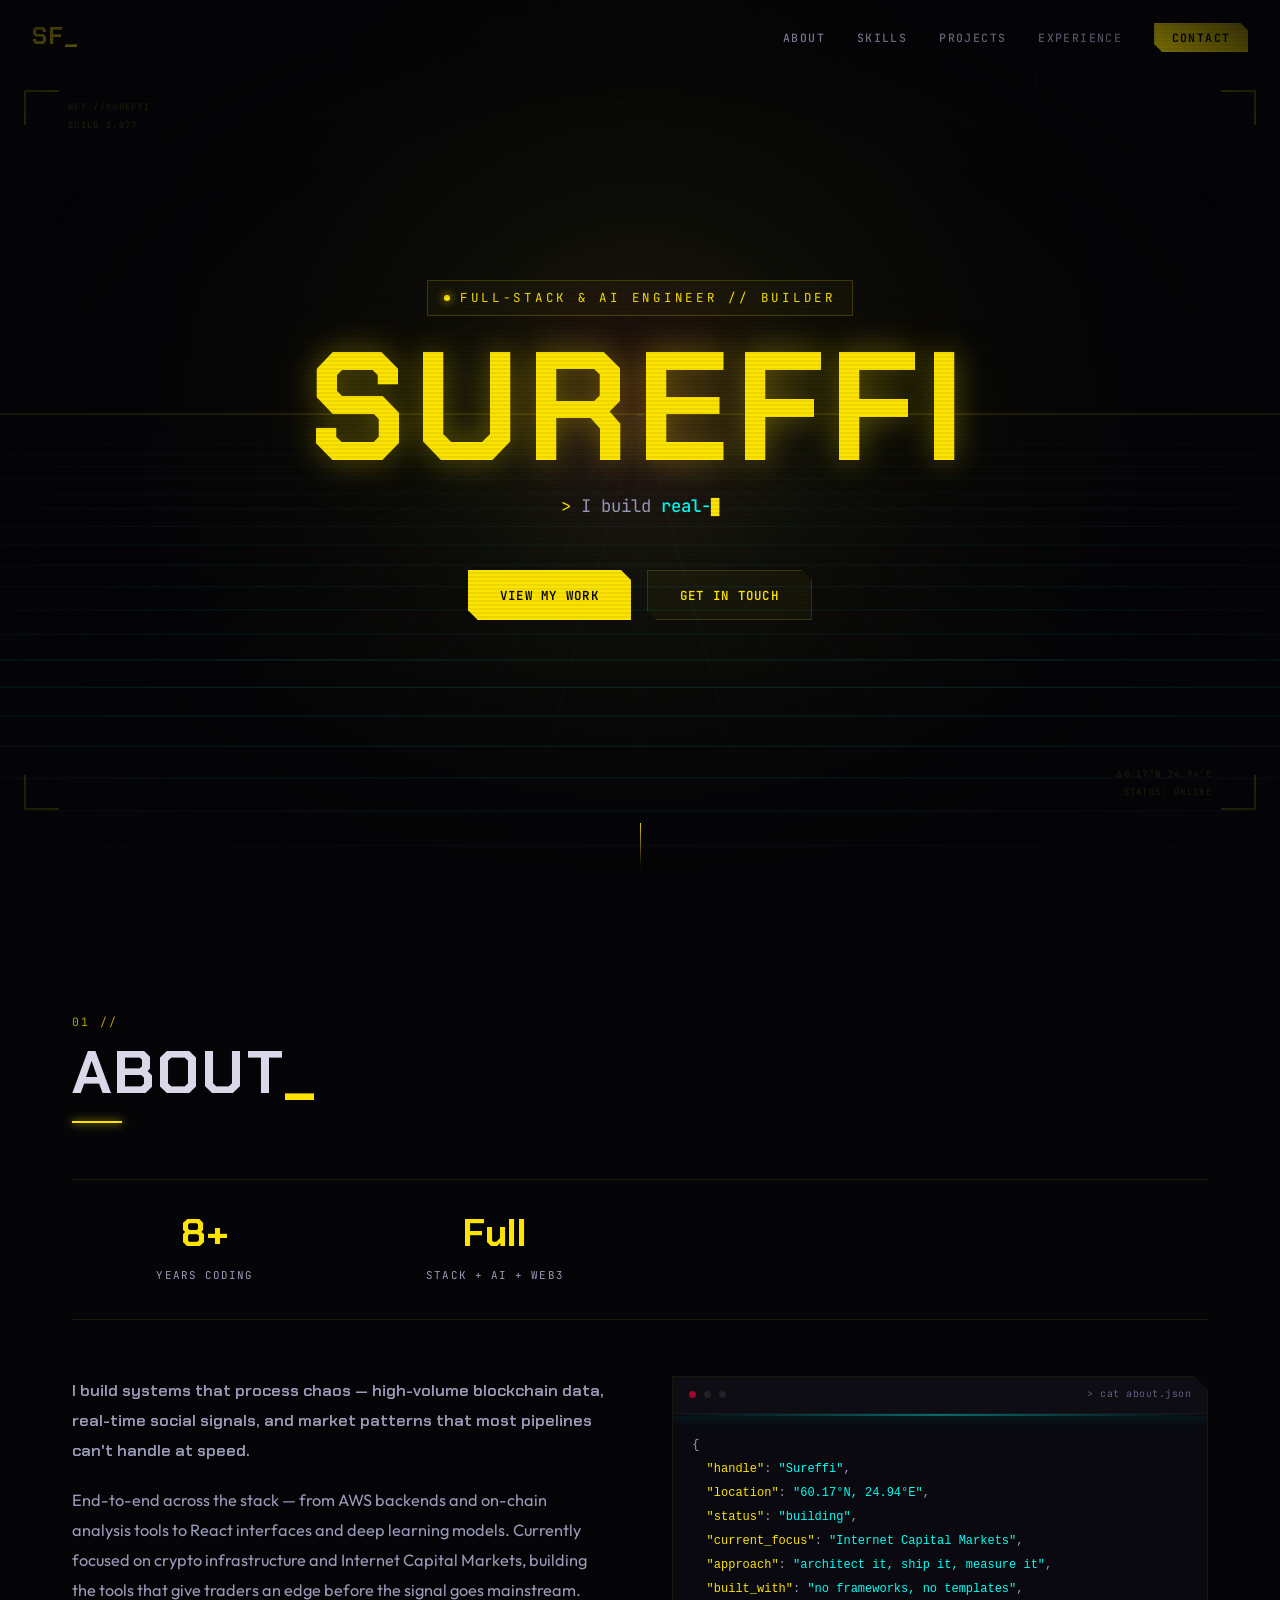
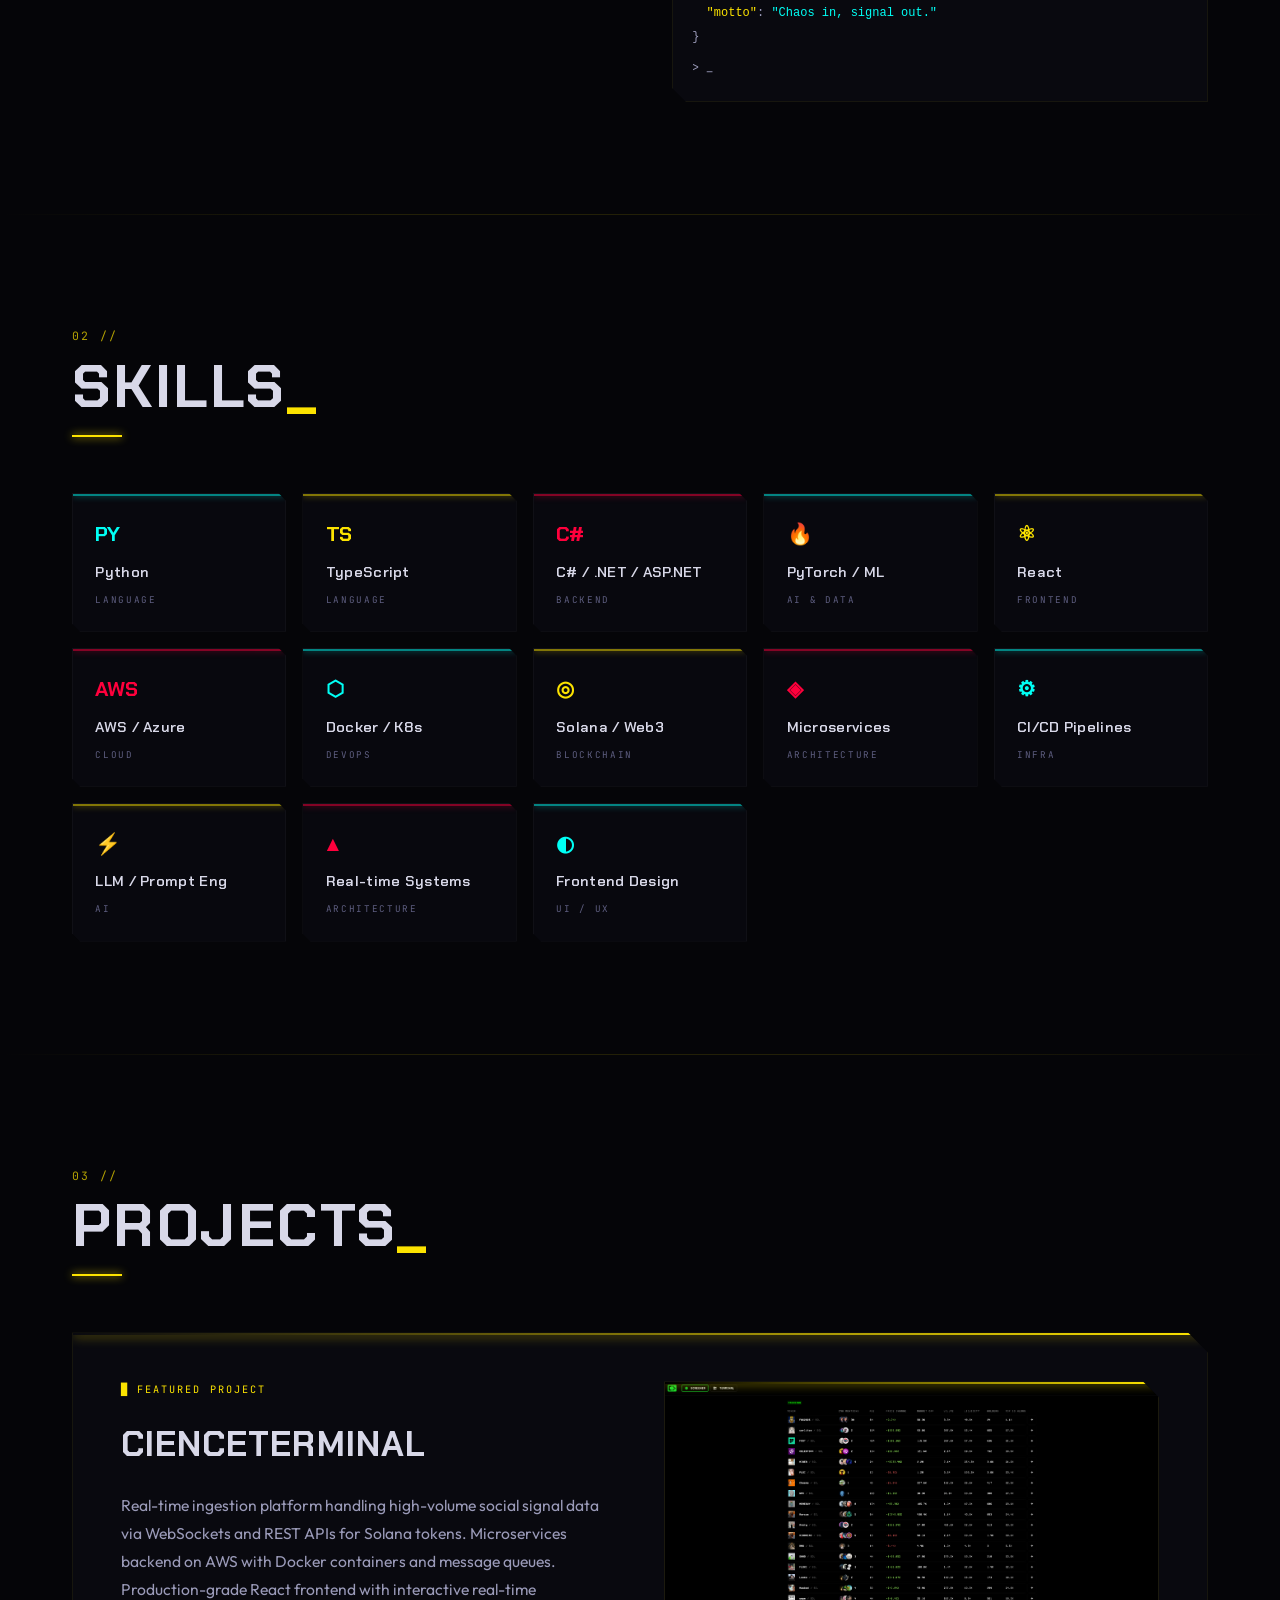
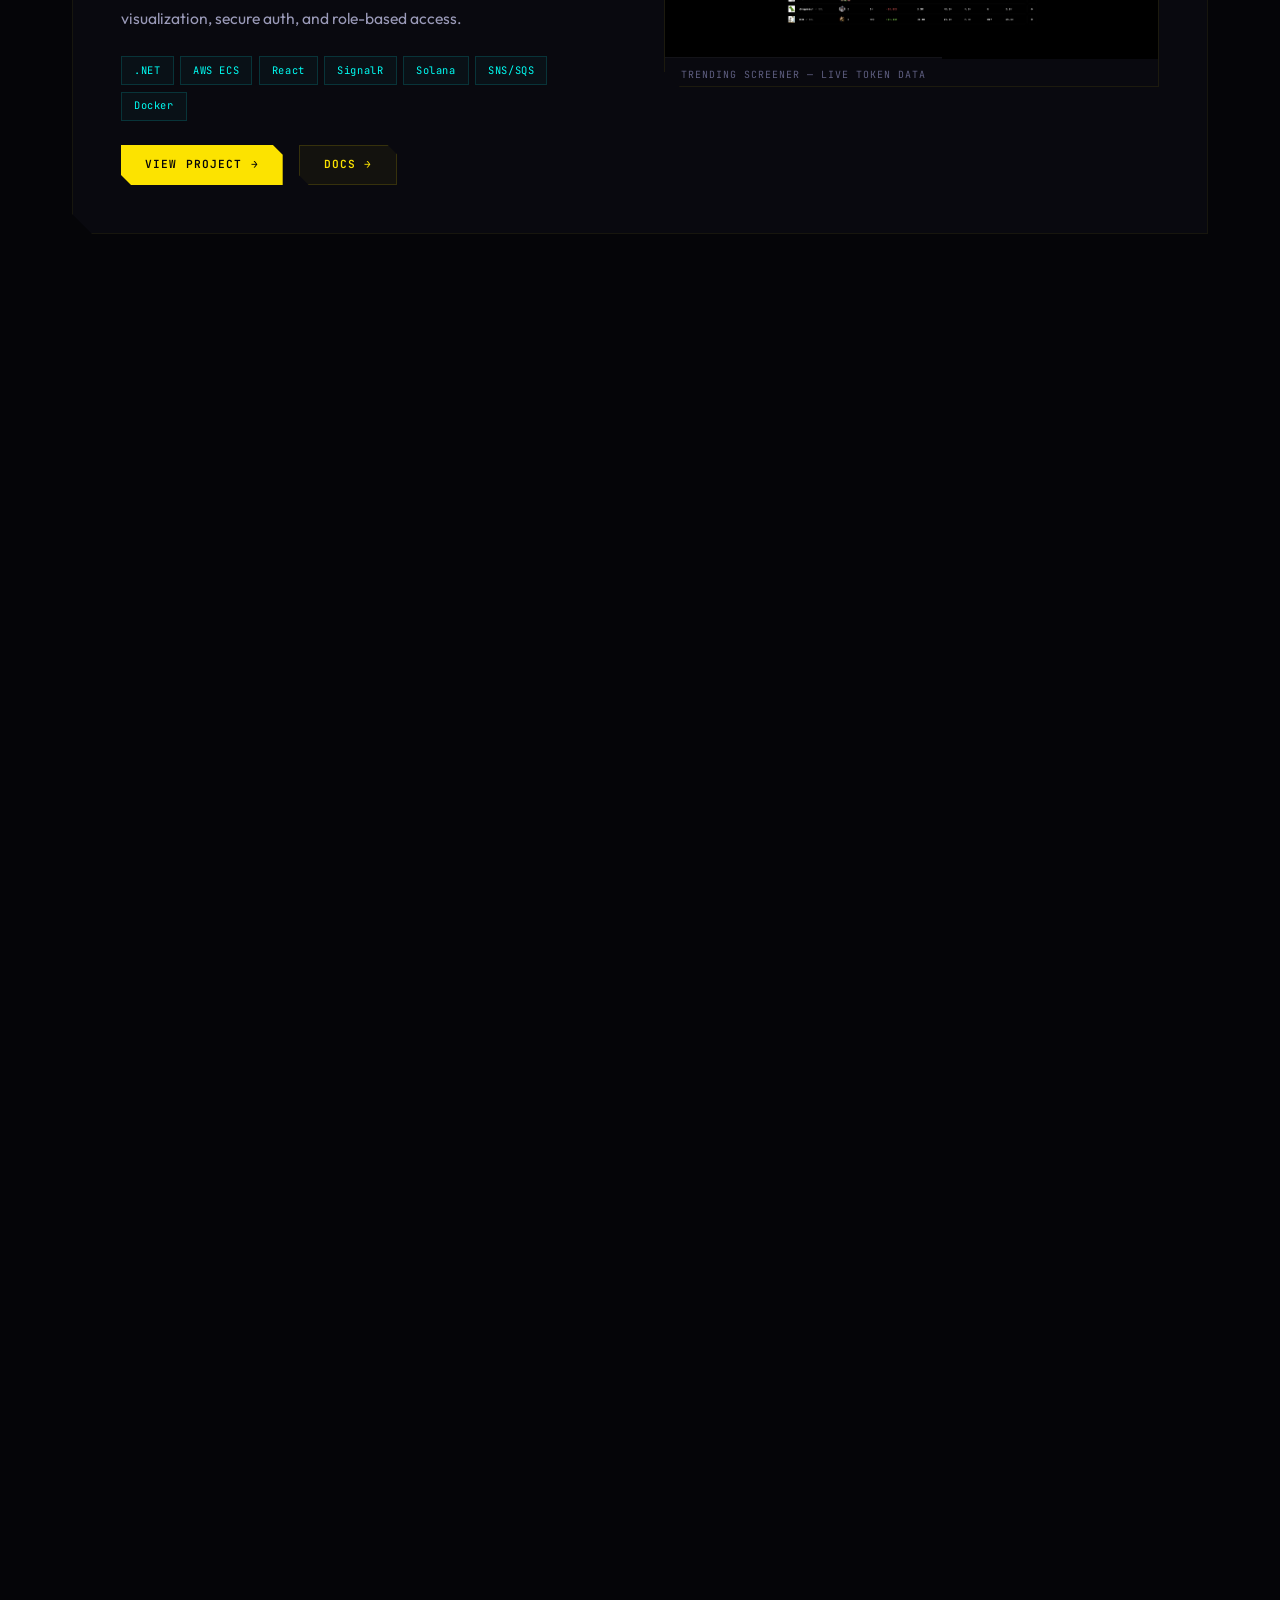
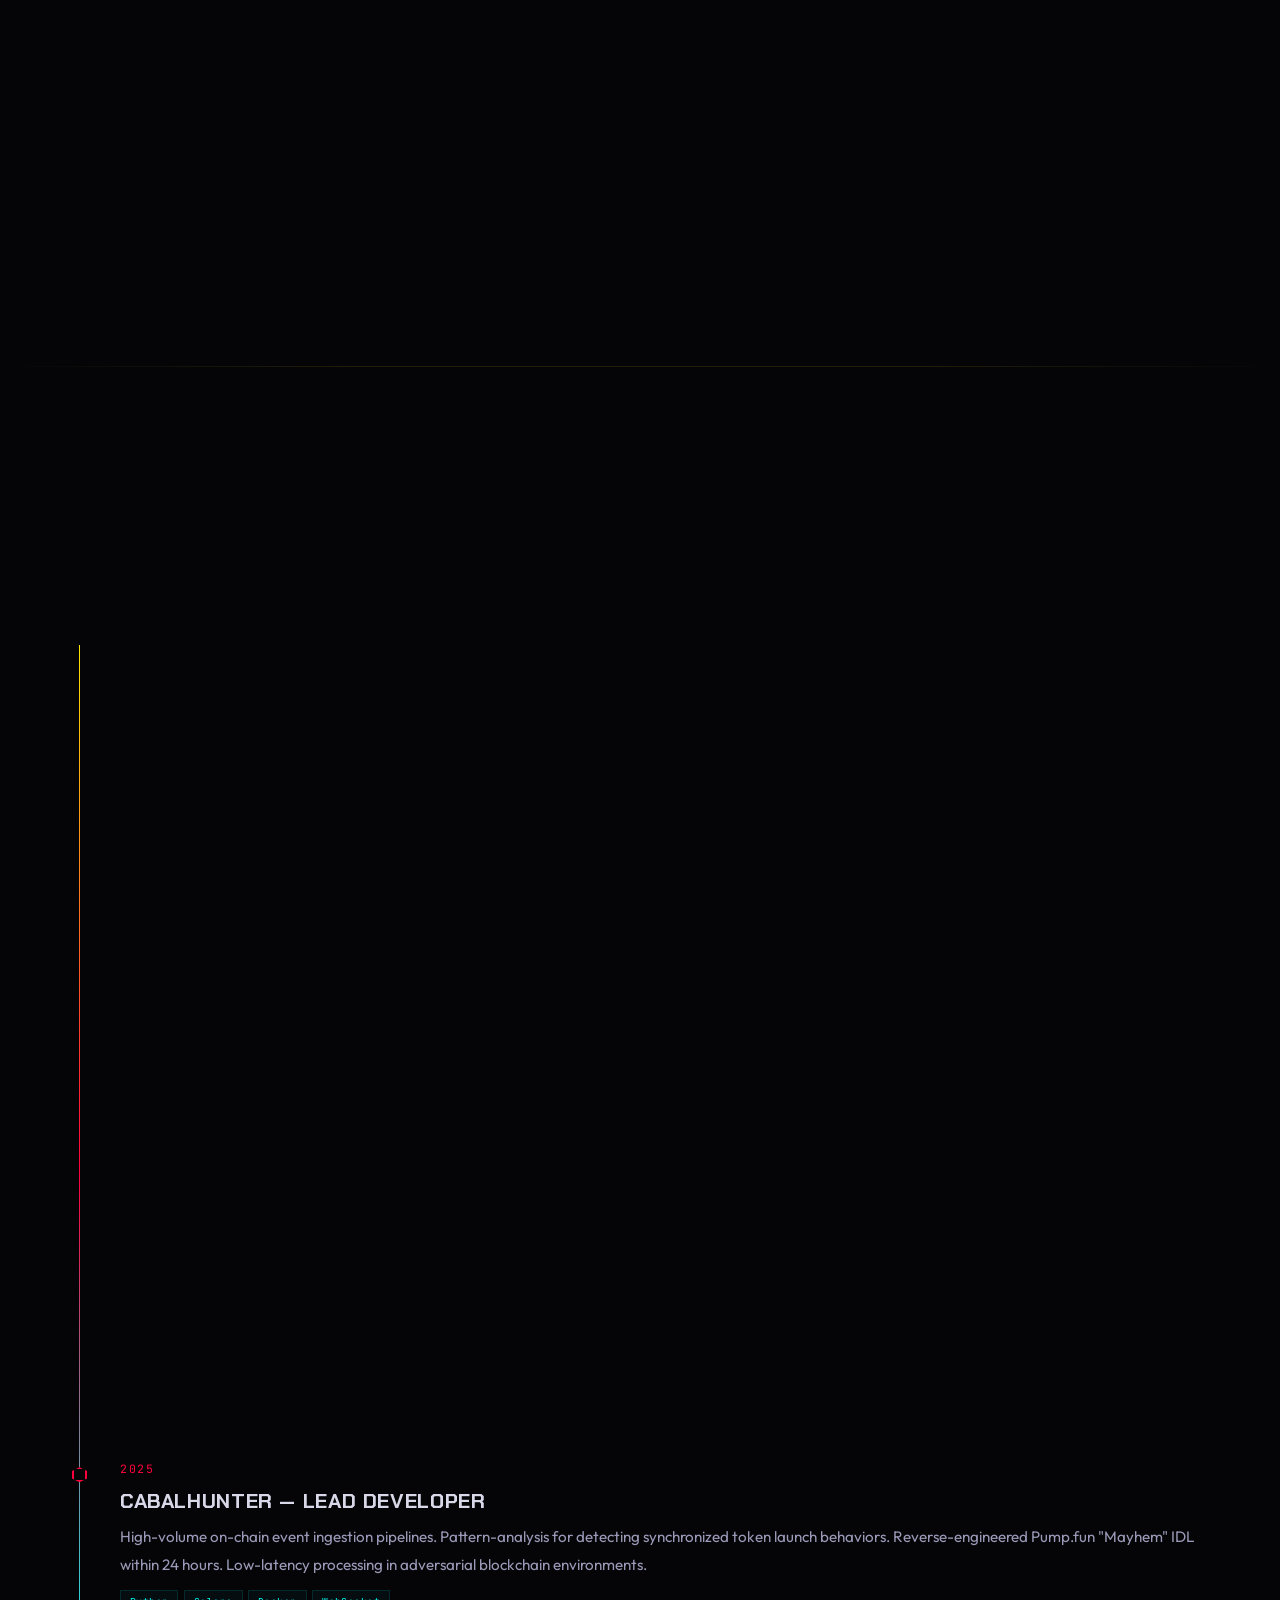
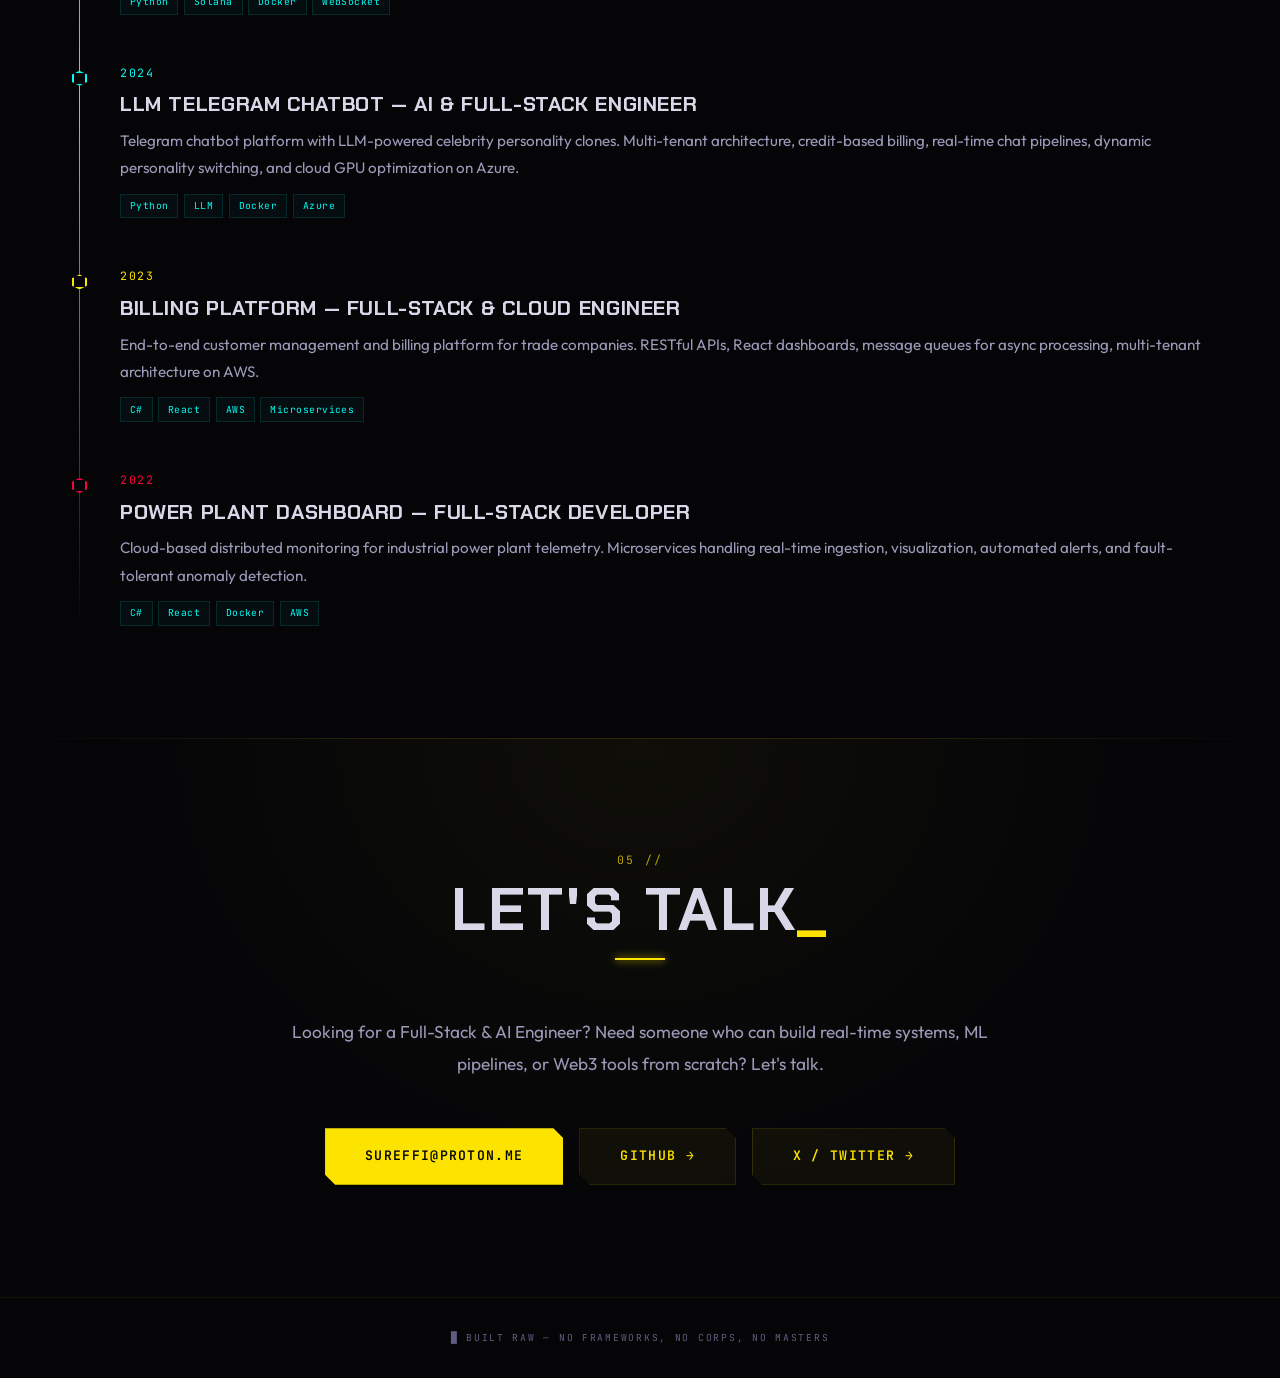
==== index.html @ a7f175a3 "Initial portfolio deploy" ====
<!DOCTYPE html>
<html lang="en">
<head>
    <meta charset="UTF-8">
    <meta name="viewport" content="width=device-width, initial-scale=1.0">
    <title>Sureffi — Full-Stack & AI Engineer</title>
    <link rel="preconnect" href="https://fonts.googleapis.com">
    <link rel="preconnect" href="https://fonts.gstatic.com" crossorigin>
    <link href="https://fonts.googleapis.com/css2?family=Chakra+Petch:wght@400;500;600;700&family=Outfit:wght@300;400;500&family=JetBrains+Mono:wght@400;500;700&display=swap" rel="stylesheet">
    <link rel="stylesheet" href="style.css">
</head>
<body class="booting">

    <!-- Boot Sequence Overlay -->
    <div class="boot" id="boot">
        <div class="boot-inner">
            <div class="boot-lines" id="bootLines"></div>
        </div>
    </div>

    <!-- CRT Overlays -->
    <div class="scanlines" aria-hidden="true"></div>
    <div class="vignette" aria-hidden="true"></div>

    <!-- Navigation -->
    <nav class="nav" id="nav">
        <a href="#" class="nav-logo">SF<span class="accent">_</span></a>
        <button class="nav-toggle" id="navToggle" aria-label="Toggle menu">
            <span></span><span></span><span></span>
        </button>
        <ul class="nav-links" id="navLinks">
            <li><a href="#about">About</a></li>
            <li><a href="#skills">Skills</a></li>
            <li><a href="#projects">Projects</a></li>
            <li><a href="#experience">Experience</a></li>
            <li><a href="#contact" class="nav-cta">Contact</a></li>
        </ul>
    </nav>

    <!-- Hero -->
    <section class="hero" id="hero">
        <canvas id="heroCanvas" aria-hidden="true"></canvas>

        <!-- HUD frame corners -->
        <div class="hud-corner hud-tl"></div>
        <div class="hud-corner hud-tr"></div>
        <div class="hud-corner hud-bl"></div>
        <div class="hud-corner hud-br"></div>

        <!-- HUD data readouts -->
        <div class="hud-data hud-data-tl">
            <span>NET://SUREFFI</span>
            <span>BUILD 2.077</span>
        </div>
        <div class="hud-data hud-data-br">
            <span>60.17&#xB0;N 24.94&#xB0;E</span>
            <span>STATUS: ONLINE</span>
        </div>

        <div class="hero-content">
            <div class="hero-badge hero-reveal">
                <span class="badge-pulse"></span>
                FULL-STACK & AI ENGINEER // BUILDER
            </div>
            <h1 class="hero-name glitch" data-text="SUREFFI">SUREFFI</h1>
            <p class="hero-tagline hero-reveal">
                <span class="tg-prompt">&gt;</span> I build <span class="typed-text"></span><span class="cursor">&#x2588;</span>
            </p>
            <div class="hero-cta hero-reveal">
                <a href="#projects" class="btn btn-primary">VIEW MY WORK</a>
                <a href="#contact" class="btn btn-ghost">GET IN TOUCH</a>
            </div>
        </div>

        <div class="scroll-indicator hero-reveal">
            <div class="scroll-line"></div>
        </div>
    </section>

    <!-- About -->
    <section class="about section" id="about">
        <div class="container">
            <div class="section-header reveal">
                <span class="section-num">01 //</span>
                <h2 class="section-title">About<span class="accent">_</span></h2>
                <div class="section-rule"></div>
            </div>
            <!-- Quick stats bar — what recruiters scan first -->
            <div class="about-stats reveal">
                <div class="stat">
                    <span class="stat-value">8+</span>
                    <span class="stat-label">Years Coding</span>
                </div>
                <div class="stat">
                    <span class="stat-value">Full</span>
                    <span class="stat-label">Stack + AI + Web3</span>
                </div>
            </div>

            <div class="about-grid">
                <div class="about-text reveal">
                    <p class="about-lead">I build systems that process chaos — high-volume blockchain data, real-time social signals, and market patterns that most pipelines can't handle at speed.</p>
                    <p>End-to-end across the stack — from AWS backends and on-chain analysis tools to React interfaces and deep learning models. Currently focused on crypto infrastructure and Internet Capital Markets, building the tools that give traders an edge before the signal goes mainstream.</p>
                </div>
                <div class="about-visual reveal">
                    <div class="term">
                        <div class="term-chrome">
                            <span class="term-dot"></span>
                            <span class="term-dot"></span>
                            <span class="term-dot"></span>
                            <span class="term-path">&gt; cat about.json</span>
                        </div>
                        <div class="term-body">
                            <div class="term-scan"></div>
                            <pre><code>{
  <span class="tk">"handle"</span>: <span class="tv">"Sureffi"</span>,
  <span class="tk">"location"</span>: <span class="tv">"60.17&#xB0;N, 24.94&#xB0;E"</span>,
  <span class="tk">"status"</span>: <span class="tv">"building"</span>,
  <span class="tk">"current_focus"</span>: <span class="tv">"Internet Capital Markets"</span>,
  <span class="tk">"approach"</span>: <span class="tv">"architect it, ship it, measure it"</span>,
  <span class="tk">"built_with"</span>: <span class="tv">"no frameworks, no templates"</span>,
  <span class="tk">"motto"</span>: <span class="tv">"Chaos in, signal out."</span>
}</code></pre>
                            <p class="term-prompt">&gt; <span class="blink">_</span></p>
                        </div>
                    </div>
                </div>
            </div>
        </div>
    </section>

    <!-- Skills -->
    <section class="skills section" id="skills">
        <div class="container">
            <div class="section-header reveal">
                <span class="section-num">02 //</span>
                <h2 class="section-title">Skills<span class="accent">_</span></h2>
                <div class="section-rule"></div>
            </div>
            <div class="skills-grid">
                <div class="skill-card reveal" style="--glow: var(--cyan)">
                    <span class="skill-icon">PY</span>
                    <span class="skill-name">Python</span>
                    <span class="skill-cat">LANGUAGE</span>
                </div>
                <div class="skill-card reveal" style="--glow: var(--yellow)">
                    <span class="skill-icon">TS</span>
                    <span class="skill-name">TypeScript</span>
                    <span class="skill-cat">LANGUAGE</span>
                </div>
                <div class="skill-card reveal" style="--glow: var(--red)">
                    <span class="skill-icon">C#</span>
                    <span class="skill-name">C# / .NET / ASP.NET</span>
                    <span class="skill-cat">BACKEND</span>
                </div>
                <div class="skill-card reveal" style="--glow: var(--cyan)">
                    <span class="skill-icon">&#x1F525;</span>
                    <span class="skill-name">PyTorch / ML</span>
                    <span class="skill-cat">AI & DATA</span>
                </div>
                <div class="skill-card reveal" style="--glow: var(--yellow)">
                    <span class="skill-icon">&#x269B;</span>
                    <span class="skill-name">React</span>
                    <span class="skill-cat">FRONTEND</span>
                </div>
                <div class="skill-card reveal" style="--glow: var(--red)">
                    <span class="skill-icon">AWS</span>
                    <span class="skill-name">AWS / Azure</span>
                    <span class="skill-cat">CLOUD</span>
                </div>
                <div class="skill-card reveal" style="--glow: var(--cyan)">
                    <span class="skill-icon">&#x2B21;</span>
                    <span class="skill-name">Docker / K8s</span>
                    <span class="skill-cat">DEVOPS</span>
                </div>
                <div class="skill-card reveal" style="--glow: var(--yellow)">
                    <span class="skill-icon">&#x25CE;</span>
                    <span class="skill-name">Solana / Web3</span>
                    <span class="skill-cat">BLOCKCHAIN</span>
                </div>
                <div class="skill-card reveal" style="--glow: var(--red)">
                    <span class="skill-icon">&#x25C8;</span>
                    <span class="skill-name">Microservices</span>
                    <span class="skill-cat">ARCHITECTURE</span>
                </div>
                <div class="skill-card reveal" style="--glow: var(--cyan)">
                    <span class="skill-icon">&#x2699;</span>
                    <span class="skill-name">CI/CD Pipelines</span>
                    <span class="skill-cat">INFRA</span>
                </div>
                <div class="skill-card reveal" style="--glow: var(--yellow)">
                    <span class="skill-icon">&#x26A1;</span>
                    <span class="skill-name">LLM / Prompt Eng</span>
                    <span class="skill-cat">AI</span>
                </div>
                <div class="skill-card reveal" style="--glow: var(--red)">
                    <span class="skill-icon">&#x25B2;</span>
                    <span class="skill-name">Real-time Systems</span>
                    <span class="skill-cat">ARCHITECTURE</span>
                </div>
                <div class="skill-card reveal" style="--glow: var(--cyan)">
                    <span class="skill-icon">&#x25D0;</span>
                    <span class="skill-name">Frontend Design</span>
                    <span class="skill-cat">UI / UX</span>
                </div>
            </div>
        </div>
    </section>

    <!-- Projects -->
    <section class="projects section" id="projects">
        <div class="container">
            <div class="section-header reveal">
                <span class="section-num">03 //</span>
                <h2 class="section-title">Projects<span class="accent">_</span></h2>
                <div class="section-rule"></div>
            </div>

            <div class="project-featured reveal">
                <!-- Animated border scanner -->
                <div class="pf-border-scan"></div>
                <div class="project-featured-body">
                    <div class="project-featured-text">
                        <span class="project-tag">&#x2588; FEATURED PROJECT</span>
                        <h3 class="project-name">CienceTerminal</h3>
                        <p class="project-desc">Real-time ingestion platform handling high-volume social signal data via WebSockets and REST APIs for Solana tokens. Microservices backend on AWS with Docker containers and message queues. Production-grade React frontend with interactive real-time visualization, secure auth, and role-based access.</p>
                        <div class="project-tech">
                            <span>.NET</span><span>AWS ECS</span><span>React</span><span>SignalR</span><span>Solana</span><span>SNS/SQS</span><span>Docker</span>
                        </div>
                        <div style="display: flex; gap: 1rem; flex-wrap: wrap;">
                            <a href="projects/cienceterminal.html" class="btn btn-primary btn-sm">VIEW PROJECT &rarr;</a>
                            <a href="https://cienceterminal.gitbook.io/cienceterminal-docs/" class="btn btn-ghost btn-sm" target="_blank" rel="noopener">DOCS &rarr;</a>
                        </div>
                    </div>
                    <div class="project-featured-visual">
                        <div class="proj-media">
                            <img src="img/cienceterminal-main.png" alt="CienceTerminal trending screener showing real-time Solana token data" loading="lazy">
                            <span class="proj-media-caption">Trending Screener — Live Token Data</span>
                        </div>
                    </div>
                </div>
            </div>

            <div class="projects-grid">
                <a href="projects/mindos.html" class="project-card reveal">
                    <span class="project-tag">&#x2588; PROJECT</span>
                    <h3 class="project-name">MindOS</h3>
                    <p class="project-desc">Persistent AI memory system with three-layer architecture: identity, knowledge, and episodic memory. Hybrid retrieval (BM25 + vector search), dual LLM provider system, background memory extraction, and pattern consolidation.</p>
                    <div class="project-tech">
                        <span>Python</span><span>FastAPI</span><span>Qdrant</span><span>Ollama</span><span>Docker</span><span>Pydantic</span>
                    </div>
                </a>
                <a href="projects/evangelion.html" class="project-card reveal">
                    <img src="img/Evangelion-MAGI.png" alt="MAGI terminal" class="project-card-img" loading="lazy">
                    <span class="project-tag">&#x2588; PROJECT</span>
                    <h3 class="project-name">Evangelion / MAGI</h3>
                    <p class="project-desc">AI-powered stock and crypto analysis terminal. Three-persona MAGI voting system (Claude), 15+ technical indicators, backtesting engine, dividend/DRIP projections, and real-time universe scanning across equities and crypto.</p>
                    <div class="project-tech">
                        <span>Python</span><span>Textual</span><span>Claude API</span><span>yfinance</span><span>Binance</span><span>pandas</span>
                    </div>
                </a>
                <a href="projects/cyberdeck.html" class="project-card reveal">
                    <img src="img/cyberdeck-1.jpg" alt="muOS Cyberdeck interface" class="project-card-img" loading="lazy">
                    <span class="project-tag">&#x2588; PROJECT</span>
                    <h3 class="project-name">muOS Cyberdeck</h3>
                    <p class="project-desc">Cyberpunk 2077-inspired cyberdeck interface for the Anbernic RG35XX-H handheld. 21 network/system modules, 5 hidden Blackwall tools unlocked via Konami code, ghost AI personality, digital rain effects, and procedural sound.</p>
                    <div class="project-tech">
                        <span>Python</span><span>pygame</span><span>SDL2</span><span>muOS</span><span>ARM</span>
                    </div>
                </a>
                <a href="projects/cabalhunter.html" class="project-card reveal">
                    <span class="project-tag">&#x2588; PROJECT</span>
                    <h3 class="project-name">CabalHunter</h3>
                    <p class="project-desc">Microservices pipelines for high-volume on-chain event ingestion. Pattern-analysis logic to detect synchronized and anomalous behaviors in token launches. Reverse-engineered Pump.fun "Mayhem" IDL within 24 hours.</p>
                    <div class="project-tech">
                        <span>Python</span><span>Solana</span><span>Docker</span><span>WebSocket</span>
                    </div>
                </a>
                <a href="projects/llm-chatbot.html" class="project-card reveal">
                    <span class="project-tag">&#x2588; PROJECT</span>
                    <h3 class="project-name">LLM Telegram Chatbot</h3>
                    <p class="project-desc">Chatbot platform using LLMs with multiple celebrity personalities cloned. Multi-tenant architecture with credit-based usage, subscription management, and dynamic personality switching.</p>
                    <div class="project-tech">
                        <span>Python</span><span>LLM</span><span>Docker</span><span>Azure</span>
                    </div>
                </a>
                <a href="projects/aclmc.html" class="project-card reveal">
                    <span class="project-tag">&#x2588; PROJECT</span>
                    <h3 class="project-name">ACLMC — Market Prediction</h3>
                    <p class="project-desc">Deep learning experiments for financial time-series. Built pipelines for labeling, feature extraction, and dataset generation. Developed LSTM, ConvLSTM, and attention-based models for non-stationary market prediction.</p>
                    <div class="project-tech">
                        <span>Python</span><span>PyTorch</span><span>LSTM</span><span>ConvLSTM</span>
                    </div>
                </a>
                <a href="projects/powerplant.html" class="project-card reveal">
                    <span class="project-tag">&#x2588; PROJECT</span>
                    <h3 class="project-name">Power Plant Dashboard</h3>
                    <p class="project-desc">Cloud-based distributed monitoring system for industrial power plant telemetry. Real-time ingestion, visualization, automated alerts, and fault-tolerant anomaly detection pipelines.</p>
                    <div class="project-tech">
                        <span>C#</span><span>React</span><span>Docker</span><span>AWS</span>
                    </div>
                </a>
                <a href="projects/billing.html" class="project-card reveal">
                    <span class="project-tag">&#x2588; PROJECT</span>
                    <h3 class="project-name">Customer & Billing System</h3>
                    <p class="project-desc">End-to-end customer management and billing platform for trade companies. Client onboarding, invoicing, payment tracking, automated reminders, and real-time dashboards.</p>
                    <div class="project-tech">
                        <span>C#</span><span>React</span><span>AWS</span><span>Microservices</span>
                    </div>
                </a>
                <a href="projects/fivem.html" class="project-card reveal">
                    <span class="project-tag">&#x2588; PROJECT</span>
                    <h3 class="project-name">FiveM Lua Mod Menu</h3>
                    <p class="project-desc">First Lua-based mod menu for the FiveM multiplayer framework. Reverse-engineered client/server behavior for real-time modular scripting and runtime control.</p>
                    <div class="project-tech">
                        <span>Lua</span><span>FiveM</span><span>Reverse Engineering</span>
                    </div>
                </a>
                <a href="https://sureffi.github.io/pattern-language/art/gallery.html" class="project-card reveal" target="_blank" rel="noopener">
                    <span class="project-tag">&#x2588; PROJECT</span>
                    <h3 class="project-name">Pattern Language</h3>
                    <p class="project-desc">Ten generative art studies in emergent form. Flow fields, crystal growth, n-body gravity, wave interference, flocking, terrain, surveillance eyes, face pareidolia, and liberation narratives — zero dependencies, pure canvas.</p>
                    <div class="project-tech">
                        <span>JavaScript</span><span>Canvas API</span><span>Perlin Noise</span><span>Generative Art</span>
                    </div>
                </a>
            </div>
        </div>
    </section>

    <!-- Experience -->
    <section class="experience section" id="experience">
        <div class="container">
            <div class="section-header reveal">
                <span class="section-num">04 //</span>
                <h2 class="section-title">Experience<span class="accent">_</span></h2>
                <div class="section-rule"></div>
            </div>
            <div class="timeline">
                <div class="timeline-item reveal">
                    <div class="timeline-dot"></div>
                    <div class="timeline-body">
                        <span class="timeline-date">2026 &mdash; PRESENT</span>
                        <h3 class="timeline-role">MindOS &mdash; Lead Developer</h3>
                        <p>Three-layer persistent AI memory system with hybrid retrieval. Identity modeling, episodic summaries, and knowledge extraction via dual LLM providers. Vector search with Qdrant, background memory consolidation, and TUI client.</p>
                        <div class="timeline-tech">
                            <span>Python</span><span>FastAPI</span><span>Qdrant</span><span>Ollama</span><span>Docker</span>
                        </div>
                    </div>
                </div>
                <div class="timeline-item reveal">
                    <div class="timeline-dot"></div>
                    <div class="timeline-body">
                        <span class="timeline-date">2026</span>
                        <h3 class="timeline-role">Evangelion / MAGI &mdash; Lead Developer</h3>
                        <p>AI-powered trading terminal with three-persona MAGI voting system using Claude. Real-time multi-asset analysis across equities and crypto, backtesting engine, passive income research with DRIP projections, and signal tracking with performance stats.</p>
                        <div class="timeline-tech">
                            <span>Python</span><span>Textual</span><span>Claude API</span><span>Binance</span>
                        </div>
                    </div>
                </div>
                <div class="timeline-item reveal">
                    <div class="timeline-dot"></div>
                    <div class="timeline-body">
                        <span class="timeline-date">2026</span>
                        <h3 class="timeline-role">muOS Cyberdeck &mdash; Lead Developer</h3>
                        <p>Cyberpunk-themed cyberdeck interface for Anbernic RG35XX-H handheld running muOS. 26 tool modules across network, system, and security categories. Ghost AI, discovery system, digital rain, 5 color themes, and procedural audio — all in pygame at 640x480 for gamepad-only input.</p>
                        <div class="timeline-tech">
                            <span>Python</span><span>pygame</span><span>SDL2</span><span>muOS</span>
                        </div>
                    </div>
                </div>
                <div class="timeline-item reveal">
                    <div class="timeline-dot"></div>
                    <div class="timeline-body">
                        <span class="timeline-date">2025 &mdash; PRESENT</span>
                        <h3 class="timeline-role">CienceTerminal &mdash; Full-Stack & AI Engineer</h3>
                        <p>Real-time ingestion platform for Solana token social signals. Microservices backend on AWS, production React frontend, secure auth, CI/CD pipelines, and containerized deployments.</p>
                        <div class="timeline-tech">
                            <span>.NET</span><span>AWS</span><span>React</span><span>Docker</span><span>SignalR</span>
                        </div>
                    </div>
                </div>
                <div class="timeline-item reveal">
                    <div class="timeline-dot"></div>
                    <div class="timeline-body">
                        <span class="timeline-date">2025</span>
                        <h3 class="timeline-role">CabalHunter &mdash; Lead Developer</h3>
                        <p>High-volume on-chain event ingestion pipelines. Pattern-analysis for detecting synchronized token launch behaviors. Reverse-engineered Pump.fun "Mayhem" IDL within 24 hours. Low-latency processing in adversarial blockchain environments.</p>
                        <div class="timeline-tech">
                            <span>Python</span><span>Solana</span><span>Docker</span><span>WebSocket</span>
                        </div>
                    </div>
                </div>
                <div class="timeline-item reveal">
                    <div class="timeline-dot"></div>
                    <div class="timeline-body">
                        <span class="timeline-date">2024</span>
                        <h3 class="timeline-role">LLM Telegram Chatbot &mdash; AI & Full-Stack Engineer</h3>
                        <p>Telegram chatbot platform with LLM-powered celebrity personality clones. Multi-tenant architecture, credit-based billing, real-time chat pipelines, dynamic personality switching, and cloud GPU optimization on Azure.</p>
                        <div class="timeline-tech">
                            <span>Python</span><span>LLM</span><span>Docker</span><span>Azure</span>
                        </div>
                    </div>
                </div>
                <div class="timeline-item reveal">
                    <div class="timeline-dot"></div>
                    <div class="timeline-body">
                        <span class="timeline-date">2023</span>
                        <h3 class="timeline-role">Billing Platform &mdash; Full-Stack & Cloud Engineer</h3>
                        <p>End-to-end customer management and billing platform for trade companies. RESTful APIs, React dashboards, message queues for async processing, multi-tenant architecture on AWS.</p>
                        <div class="timeline-tech">
                            <span>C#</span><span>React</span><span>AWS</span><span>Microservices</span>
                        </div>
                    </div>
                </div>
                <div class="timeline-item reveal">
                    <div class="timeline-dot"></div>
                    <div class="timeline-body">
                        <span class="timeline-date">2022</span>
                        <h3 class="timeline-role">Power Plant Dashboard &mdash; Full-Stack Developer</h3>
                        <p>Cloud-based distributed monitoring for industrial power plant telemetry. Microservices handling real-time ingestion, visualization, automated alerts, and fault-tolerant anomaly detection.</p>
                        <div class="timeline-tech">
                            <span>C#</span><span>React</span><span>Docker</span><span>AWS</span>
                        </div>
                    </div>
                </div>
            </div>
        </div>
    </section>

    <!-- Contact -->
    <section class="contact section" id="contact">
        <div class="container">
            <div class="contact-inner">
                <div class="section-header reveal">
                    <span class="section-num">05 //</span>
                    <h2 class="section-title">Let's Talk<span class="accent">_</span></h2>
                    <div class="section-rule"></div>
                </div>
                <p class="contact-text reveal">Looking for a Full-Stack & AI Engineer? Need someone who can build real-time systems, ML pipelines, or Web3 tools from scratch? Let's talk.</p>
                <div class="contact-links reveal">
                    <a href="mailto:sureffi@proton.me" class="btn btn-primary btn-lg">SUREFFI@PROTON.ME</a>
                    <a href="https://github.com/Sureffi" class="btn btn-ghost btn-lg" target="_blank" rel="noopener">GITHUB &rarr;</a>
                    <a href="https://x.com/Sureffi" class="btn btn-ghost btn-lg" target="_blank" rel="noopener">X / TWITTER &rarr;</a>
                </div>
            </div>
        </div>
    </section>

    <footer class="footer">
        <div class="container">
            <p>&#x2588; BUILT RAW — NO FRAMEWORKS, NO CORPS, NO MASTERS</p>
        </div>
    </footer>

    <script src="script.js"></script>
</body>
</html>
---- style.css ----
/* ============================================
   CYBERPUNK 2077 — PORTFOLIO
   "Wake up samurai, we have a city to burn"
   Chakra Petch / JetBrains Mono / Outfit
   Yellow #FCE300 / Red #ff003c / Cyan #00fff5
   ============================================ */

:root {
    --bg: #050508;
    --bg-raised: #09090f;
    --bg-card: rgba(9, 9, 15, 0.8);
    --yellow: #FCE300;
    --red: #ff003c;
    --cyan: #00fff5;
    --green: #00ff88;
    --text: #d8d8e8;
    --text-secondary: #9a9ab8;
    --text-dim: #5e5e80;
    --font-display: 'Chakra Petch', sans-serif;
    --font-body: 'Outfit', sans-serif;
    --font-mono: 'JetBrains Mono', monospace;
    --ease: cubic-bezier(0.4, 0, 0.2, 1);
}

/* === RESET === */
*, *::before, *::after { margin: 0; padding: 0; box-sizing: border-box; }
html { scroll-behavior: smooth; scroll-padding-top: 80px; }

body {
    font-family: var(--font-body);
    background: var(--bg);
    color: var(--text);
    font-size: 1rem;
    line-height: 1.7;
    overflow-x: hidden;
    -webkit-font-smoothing: antialiased;
    -moz-osx-font-smoothing: grayscale;
    text-rendering: optimizeLegibility;
    cursor: crosshair;
}

body.booting { overflow: hidden; }

a { color: inherit; text-decoration: none; cursor: crosshair; }
button { cursor: crosshair; }
.container { max-width: 1200px; margin: 0 auto; padding: 0 2rem; }
.accent { color: var(--yellow); }

/* ============================================
   BOOT SEQUENCE OVERLAY
   ============================================ */

.boot {
    position: fixed;
    inset: 0;
    background: var(--bg);
    z-index: 20000;
    display: flex;
    align-items: center;
    justify-content: center;
    transition: none;
}

.boot-inner {
    font-family: var(--font-mono);
    font-size: clamp(0.7rem, 1.2vw, 0.85rem);
    color: var(--yellow);
    max-width: 500px;
    width: 100%;
    padding: 2rem;
}

.boot-line {
    opacity: 0;
    transform: translateX(-5px);
    margin-bottom: 0.4rem;
    white-space: nowrap;
    overflow: hidden;
}

.boot-line.show {
    opacity: 1;
    transform: translateX(0);
    transition: opacity 0.15s, transform 0.15s;
}

.boot-line.dim { color: var(--text-dim); }
.boot-line .bl-red { color: var(--red); }
.boot-line .bl-cyan { color: var(--cyan); }
.boot-line .bl-green { color: var(--green); }

.boot.done {
    animation: boot-kill 0.45s ease-out forwards;
}

@keyframes boot-kill {
    0%   { opacity: 1; transform: translate(0) scaleY(1); filter: brightness(1); }
    15%  { opacity: 1; transform: translate(-8px, 3px) scaleY(1); filter: brightness(2); }
    30%  { opacity: 0.7; transform: translate(5px, -2px) scaleY(1.02); clip-path: polygon(0 0, 100% 0, 100% 35%, 0 35%); }
    50%  { opacity: 0.4; transform: translate(-3px, 1px) scaleY(0.98); clip-path: polygon(0 50%, 100% 50%, 100% 100%, 0 100%); }
    70%  { opacity: 0.15; filter: brightness(3); }
    100% { opacity: 0; pointer-events: none; }
}

/* ============================================
   CRT OVERLAYS
   ============================================ */

.scanlines {
    position: fixed;
    inset: 0;
    pointer-events: none;
    z-index: 20001;
    background: repeating-linear-gradient(
        0deg,
        transparent,
        transparent 2px,
        rgba(0, 0, 0, 0.06) 2px,
        rgba(0, 0, 0, 0.06) 4px
    );
    animation: crt-flicker 10s infinite;
}

.vignette {
    position: fixed;
    inset: 0;
    pointer-events: none;
    z-index: 20002;
    background: radial-gradient(ellipse at center, transparent 55%, rgba(5,5,8,0.55) 85%, rgba(5,5,8,0.95) 100%);
}

@keyframes crt-flicker {
    0%, 100% { opacity: 1; }
    3% { opacity: 0.94; }
    5% { opacity: 1; }
    7% { opacity: 0.97; }
    9% { opacity: 1; }
    52% { opacity: 0.98; }
    53% { opacity: 1; }
}

/* ============================================
   NAVIGATION
   ============================================ */

.nav {
    position: fixed;
    top: 0; left: 0; width: 100%;
    z-index: 1000;
    padding: 1rem 2rem;
    display: flex;
    align-items: center;
    justify-content: space-between;
    transition: background 0.3s var(--ease), backdrop-filter 0.3s var(--ease), border-color 0.3s var(--ease), opacity 0.4s var(--ease);
    opacity: 0;
    pointer-events: none;
}

.nav.show { opacity: 1; pointer-events: auto; }

.nav.scrolled {
    background: rgba(5, 5, 8, 0.92);
    backdrop-filter: blur(16px);
    -webkit-backdrop-filter: blur(16px);
    border-bottom: 1px solid rgba(252, 227, 0, 0.08);
}

.nav-logo {
    font-family: var(--font-display);
    font-weight: 700;
    font-size: 1.5rem;
    letter-spacing: 0.06em;
    text-transform: uppercase;
    color: var(--yellow);
}

.nav-links {
    display: flex;
    list-style: none;
    gap: 2rem;
    align-items: center;
}

.nav-links a {
    font-family: var(--font-mono);
    font-size: 0.72rem;
    font-weight: 500;
    letter-spacing: 0.12em;
    text-transform: uppercase;
    color: var(--text-secondary);
    padding: 0.25rem 0;
    position: relative;
    transition: color 0.2s;
}

.nav-links a::after {
    content: '';
    position: absolute;
    bottom: -3px; left: 0;
    width: 0; height: 1px;
    background: var(--yellow);
    box-shadow: 0 0 6px var(--yellow);
    transition: width 0.3s var(--ease);
}

.nav-links a:hover,
.nav-links a.active { color: var(--yellow); }

.nav-links a:hover::after,
.nav-links a.active::after { width: 100%; }

.nav-cta {
    background: var(--yellow) !important;
    color: var(--bg) !important;
    padding: 0.45rem 1.1rem !important;
    font-weight: 700 !important;
    clip-path: polygon(0 0, calc(100% - 8px) 0, 100% 8px, 100% 100%, 8px 100%, 0 calc(100% - 8px));
}

.nav-cta::after { display: none !important; }
.nav-cta:hover { box-shadow: 0 0 18px rgba(252, 227, 0, 0.4); color: var(--bg) !important; }

.nav-toggle {
    display: none;
    flex-direction: column;
    gap: 5px;
    background: none;
    border: none;
    padding: 0.5rem;
    z-index: 1001;
}

.nav-toggle span {
    display: block;
    width: 24px; height: 2px;
    background: var(--yellow);
    transition: 0.3s var(--ease);
    transform-origin: center;
}

/* ============================================
   BUTTONS
   ============================================ */

.btn {
    display: inline-flex;
    align-items: center;
    gap: 0.5rem;
    font-family: var(--font-mono);
    font-size: 0.78rem;
    font-weight: 600;
    padding: 0.85rem 2rem;
    border: none;
    text-transform: uppercase;
    letter-spacing: 0.1em;
    transition: all 0.25s var(--ease);
    position: relative;
    clip-path: polygon(0 0, calc(100% - 10px) 0, 100% 10px, 100% 100%, 10px 100%, 0 calc(100% - 10px));
}

.btn-primary {
    background: var(--yellow);
    color: var(--bg);
}

.btn-primary:hover {
    box-shadow: 0 0 30px rgba(252, 227, 0, 0.35), inset 0 0 30px rgba(255,255,255,0.08);
    transform: translateY(-2px);
}

.btn-ghost {
    background: rgba(252, 227, 0, 0.04);
    border: 1px solid rgba(252, 227, 0, 0.15);
    color: var(--yellow);
}

.btn-ghost:hover {
    background: rgba(252, 227, 0, 0.08);
    border-color: var(--yellow);
    box-shadow: 0 0 20px rgba(252, 227, 0, 0.12);
    transform: translateY(-2px);
}

.btn-sm { padding: 0.6rem 1.5rem; font-size: 0.7rem; }
.btn-lg { padding: 1rem 2.5rem; font-size: 0.82rem; }

/* ============================================
   HERO
   ============================================ */

.hero {
    position: relative;
    min-height: 100vh;
    display: flex;
    align-items: center;
    justify-content: center;
    overflow: hidden;
}

.hero::after {
    content: '';
    position: absolute;
    bottom: 0; left: 0;
    width: 100%; height: 250px;
    background: linear-gradient(to top, var(--bg), transparent);
    z-index: 2;
    pointer-events: none;
}

#heroCanvas {
    position: absolute;
    inset: 0;
    width: 100%; height: 100%;
    z-index: 0;
}

/* --- HUD Corners --- */
.hud-corner {
    position: absolute;
    width: 35px; height: 35px;
    z-index: 3;
    opacity: 0;
    transition: opacity 0.5s 0.2s;
}

.hud-corner.show { opacity: 0.3; }

.hud-tl { top: 90px; left: 24px; border-top: 2px solid var(--yellow); border-left: 2px solid var(--yellow); }
.hud-tr { top: 90px; right: 24px; border-top: 2px solid var(--yellow); border-right: 2px solid var(--yellow); }
.hud-bl { bottom: 90px; left: 24px; border-bottom: 2px solid var(--yellow); border-left: 2px solid var(--yellow); }
.hud-br { bottom: 90px; right: 24px; border-bottom: 2px solid var(--yellow); border-right: 2px solid var(--yellow); }

/* --- HUD Data --- */
.hud-data {
    position: absolute;
    z-index: 3;
    font-family: var(--font-mono);
    font-size: 0.55rem;
    letter-spacing: 0.15em;
    color: var(--yellow);
    opacity: 0;
    display: flex;
    flex-direction: column;
    gap: 0.2rem;
    transition: opacity 0.5s 0.4s;
}

.hud-data.show { opacity: 0.2; }

.hud-data-tl { top: 100px; left: 68px; }
.hud-data-br { bottom: 100px; right: 68px; text-align: right; }

/* --- Hero Content --- */
.hero-content {
    position: relative;
    z-index: 3;
    text-align: center;
    padding: 2rem;
}

.hero-badge {
    display: inline-flex;
    align-items: center;
    gap: 0.6rem;
    font-family: var(--font-mono);
    font-size: clamp(0.6rem, 1.1vw, 0.78rem);
    letter-spacing: 0.3em;
    color: var(--yellow);
    margin-bottom: 1.5rem;
    padding: 0.4rem 1rem;
    border: 1px solid rgba(252, 227, 0, 0.2);
    background: rgba(252, 227, 0, 0.03);
}

.badge-pulse {
    width: 6px; height: 6px;
    border-radius: 50%;
    background: var(--yellow);
    box-shadow: 0 0 8px var(--yellow);
    animation: pulse 2s ease-in-out infinite;
}

@keyframes pulse {
    0%, 100% { opacity: 1; box-shadow: 0 0 8px var(--yellow); }
    50% { opacity: 0.3; box-shadow: 0 0 2px var(--yellow); }
}

/* --- THE NAME --- */
.hero-name {
    font-family: var(--font-display);
    font-size: clamp(3.5rem, 12vw, 11rem);
    font-weight: 700;
    line-height: 0.88;
    letter-spacing: 0.04em;
    text-transform: uppercase;
    color: var(--yellow);
    position: relative;
    margin-bottom: 1rem;
    text-shadow:
        0 0 30px rgba(252, 227, 0, 0.35),
        0 0 80px rgba(252, 227, 0, 0.1);
    opacity: 0;
    transform: scale(1.05);
    transition: opacity 0.4s, transform 0.4s var(--ease);
}

.hero-name.show {
    opacity: 1;
    transform: scale(1);
}

/* Heavy glitch */
.glitch::before,
.glitch::after {
    content: attr(data-text);
    position: absolute;
    top: 0; left: 0;
    width: 100%; height: 100%;
    pointer-events: none;
    text-shadow: none;
}

.glitch::before {
    color: var(--cyan);
    opacity: 0;
    animation: g1 4s infinite 1s;
}

.glitch::after {
    color: var(--red);
    opacity: 0;
    animation: g2 4s infinite 1s;
}

@keyframes g1 {
    0%,82%,100%{opacity:0;transform:translate(0)}
    83%{opacity:.8;transform:translate(-6px,-3px);clip-path:polygon(0 8%,100% 8%,100% 22%,0 22%)}
    84.5%{opacity:0}
    87%{opacity:.5;transform:translate(4px,2px);clip-path:polygon(0 52%,100% 52%,100% 68%,0 68%)}
    88%{opacity:0}
    91%{opacity:.6;transform:translate(-3px,0);clip-path:polygon(0 78%,100% 78%,100% 94%,0 94%)}
    92%{opacity:0}
}

@keyframes g2 {
    0%,84%,100%{opacity:0;transform:translate(0)}
    85%{opacity:.7;transform:translate(6px,3px);clip-path:polygon(0 28%,100% 28%,100% 42%,0 42%)}
    86.5%{opacity:0}
    89%{opacity:.4;transform:translate(-5px,-2px);clip-path:polygon(0 62%,100% 62%,100% 75%,0 75%)}
    90%{opacity:0}
    93%{opacity:.5;transform:translate(2px,1px);clip-path:polygon(0 2%,100% 2%,100% 12%,0 12%)}
    94%{opacity:0}
}

.hero-tagline {
    font-family: var(--font-mono);
    font-size: clamp(0.85rem, 1.5vw, 1.08rem);
    color: var(--text-secondary);
    margin-bottom: 3rem;
    min-height: 1.8em;
}

.tg-prompt { color: var(--yellow); }

.hero-tagline .typed-text {
    color: var(--cyan);
    font-weight: 500;
}

.cursor {
    color: var(--yellow);
    animation: cur 1s step-end infinite;
    font-size: 0.8em;
}

@keyframes cur { 0%,50%{opacity:1}51%,100%{opacity:0} }

.hero-cta {
    display: flex;
    gap: 1rem;
    justify-content: center;
    flex-wrap: wrap;
}

.scroll-indicator {
    position: absolute;
    bottom: 2rem;
    left: 50%;
    transform: translateX(-50%);
    z-index: 3;
}

.scroll-line {
    width: 1px; height: 45px;
    background: linear-gradient(to bottom, var(--yellow), transparent);
    animation: sc-pulse 2.5s ease-in-out infinite;
}

@keyframes sc-pulse {
    0%,100%{opacity:1;transform:scaleY(1);transform-origin:top}
    50%{opacity:0.15;transform:scaleY(0.35);transform-origin:top}
}

/* Hero reveals — hidden until boot completes */
.hero-reveal {
    opacity: 0;
    transform: translateY(15px);
    transition: opacity 0.5s var(--ease), transform 0.5s var(--ease);
}

.hero-reveal.show {
    opacity: 1;
    transform: translateY(0);
}

/* ============================================
   SECTIONS COMMON
   ============================================ */

.section {
    padding: 7rem 0;
    position: relative;
}

.section + .section::before {
    content: '';
    position: absolute;
    top: 0; left: 0; right: 0;
    height: 1px;
    background: linear-gradient(90deg, transparent, rgba(252, 227, 0, 0.12) 30%, rgba(252, 227, 0, 0.12) 70%, transparent);
}

.section-header {
    margin-bottom: 3.5rem;
    display: flex;
    flex-direction: column;
    gap: 0.5rem;
}

.section-num {
    font-family: var(--font-mono);
    font-size: 0.72rem;
    color: var(--yellow);
    letter-spacing: 0.2em;
    opacity: 0.7;
}

.section-title {
    font-family: var(--font-display);
    font-size: clamp(2.5rem, 5vw, 3.8rem);
    font-weight: 700;
    letter-spacing: 0.04em;
    text-transform: uppercase;
    line-height: 1.1;
}

.section-rule {
    width: 50px; height: 2px;
    background: var(--yellow);
    box-shadow: 0 0 8px var(--yellow);
    margin-top: 0.4rem;
}

/* ============================================
   ABOUT
   ============================================ */

/* --- Quick Stats Bar --- */
.about-stats {
    display: grid;
    grid-template-columns: repeat(4, 1fr);
    gap: 1.5rem;
    margin-bottom: 3.5rem;
    padding: 2rem 0;
    border-top: 1px solid rgba(252, 227, 0, 0.08);
    border-bottom: 1px solid rgba(252, 227, 0, 0.08);
}

.stat {
    text-align: center;
}

.stat-value {
    display: block;
    font-family: var(--font-display);
    font-size: clamp(1.8rem, 3vw, 2.5rem);
    font-weight: 700;
    color: var(--yellow);
    line-height: 1.1;
    margin-bottom: 0.35rem;
}

.stat-label {
    font-family: var(--font-mono);
    font-size: 0.68rem;
    color: var(--text-secondary);
    letter-spacing: 0.1em;
    text-transform: uppercase;
}

.about-grid {
    display: grid;
    grid-template-columns: 1fr 1fr;
    gap: 4rem;
    align-items: start;
}

.about-lead {
    font-family: var(--font-display);
    font-size: clamp(1.1rem, 1.8vw, 1.4rem);
    font-weight: 600;
    color: var(--text);
    margin-bottom: 1.25rem;
    line-height: 1.55;
}

.about-text p {
    color: var(--text-secondary);
    margin-bottom: 1.15rem;
    font-size: 1.02rem;
    line-height: 1.85;
}

.about-text p:last-child {
    margin-bottom: 0;
}

/* ============================================
   TERMINAL BLOCK (shared)
   ============================================ */

.term {
    background: var(--bg-raised);
    border: 1px solid rgba(252, 227, 0, 0.06);
    overflow: hidden;
    font-family: var(--font-mono);
    font-size: 0.75rem;
    position: relative;
    clip-path: polygon(0 0, calc(100% - 14px) 0, 100% 14px, 100% 100%, 14px 100%, 0 calc(100% - 14px));
}

.term-chrome {
    display: flex;
    align-items: center;
    gap: 0.5rem;
    padding: 0.6rem 1rem;
    background: rgba(255,255,255,0.015);
    border-bottom: 1px solid rgba(255,255,255,0.04);
}

.term-dot { width: 7px; height: 7px; border-radius: 50%; background: rgba(255,255,255,0.08); }
.term-dot:first-child { background: var(--red); opacity: 0.6; }

.term-path {
    margin-left: auto;
    color: var(--text-dim);
    font-size: 0.62rem;
    letter-spacing: 0.05em;
}

.term-body {
    padding: 1.2rem;
    position: relative;
    overflow: hidden;
    line-height: 2;
}

.term-scan {
    position: absolute;
    top: 0; left: 0;
    width: 100%; height: 2px;
    background: linear-gradient(90deg, transparent, var(--cyan), transparent);
    box-shadow: 0 0 12px var(--cyan);
    opacity: 0.4;
    animation: scan 4s linear infinite;
}

@keyframes scan { 0%{top:0}100%{top:100%} }

.term-body code { color: var(--text-secondary); }
.tk { color: var(--yellow); }
.tv { color: var(--cyan); }

.term-body p { margin-bottom: 0.15rem; color: var(--text-secondary); }
.t-red { color: var(--red); }
.t-cyan { color: var(--cyan); }
.t-yellow { color: var(--yellow); }
.t-green { color: var(--green); }
.t-dim { color: rgba(255,255,255,0.2); }
.t-rule { color: rgba(255,255,255,0.06); }

.term-prompt { color: var(--text-secondary); margin-top: 0.4rem !important; }
.blink { animation: cur 1s step-end infinite; }

/* ============================================
   SKILLS
   ============================================ */

.skills-grid {
    display: grid;
    grid-template-columns: repeat(auto-fill, minmax(190px, 1fr));
    gap: 1rem;
}

.skill-card {
    background: var(--bg-card);
    border: 1px solid rgba(255,255,255,0.03);
    padding: 1.4rem;
    display: flex;
    flex-direction: column;
    gap: 0.5rem;
    position: relative;
    overflow: hidden;
    transition: all 0.3s var(--ease);
    clip-path: polygon(0 0, calc(100% - 8px) 0, 100% 8px, 100% 100%, 8px 100%, 0 calc(100% - 8px));
}

.skill-card::before {
    content: '';
    position: absolute;
    top: 0; left: 0;
    width: 100%; height: 2px;
    background: var(--glow);
    box-shadow: 0 0 6px var(--glow);
    opacity: 0.5;
    transition: 0.3s;
}

.skill-card::after {
    content: '';
    position: absolute;
    inset: 0;
    background: var(--glow);
    opacity: 0;
    transition: opacity 0.4s;
    z-index: -1;
}

.skill-card:hover {
    border-color: color-mix(in srgb, var(--glow) 30%, transparent);
    transform: translateY(-3px);
    box-shadow: 0 0 25px color-mix(in srgb, var(--glow) 15%, transparent);
}

.skill-card:hover::before { opacity: 1; box-shadow: 0 0 15px var(--glow); }
.skill-card:hover::after { opacity: 0.03; }

.skill-icon {
    font-family: var(--font-display);
    font-size: 1.3rem;
    font-weight: 700;
    color: var(--glow);
}

.skill-name {
    font-family: var(--font-display);
    font-weight: 600;
    font-size: 0.92rem;
    letter-spacing: 0.02em;
}

.skill-cat {
    font-family: var(--font-mono);
    font-size: 0.58rem;
    color: var(--text-dim);
    letter-spacing: 0.18em;
}

/* Stagger */
.skills-grid .reveal:nth-child(1){transition-delay:0s}
.skills-grid .reveal:nth-child(2){transition-delay:.06s}
.skills-grid .reveal:nth-child(3){transition-delay:.12s}
.skills-grid .reveal:nth-child(4){transition-delay:.18s}
.skills-grid .reveal:nth-child(5){transition-delay:.24s}
.skills-grid .reveal:nth-child(6){transition-delay:.30s}
.skills-grid .reveal:nth-child(7){transition-delay:.36s}
.skills-grid .reveal:nth-child(8){transition-delay:.42s}
.skills-grid .reveal:nth-child(9){transition-delay:.48s}
.skills-grid .reveal:nth-child(10){transition-delay:.54s}
.skills-grid .reveal:nth-child(11){transition-delay:.60s}
.skills-grid .reveal:nth-child(12){transition-delay:.66s}

/* ============================================
   PROJECTS
   ============================================ */

.project-featured {
    background: var(--bg-raised);
    border: 1px solid rgba(252, 227, 0, 0.06);
    margin-bottom: 3rem;
    position: relative;
    overflow: hidden;
    clip-path: polygon(0 0, calc(100% - 20px) 0, 100% 20px, 100% 100%, 20px 100%, 0 calc(100% - 20px));
}

/* Scanning border light */
.pf-border-scan {
    position: absolute;
    top: 0; left: 0; right: 0;
    height: 2px;
    background: linear-gradient(90deg, transparent 0%, var(--yellow) 50%, transparent 100%);
    background-size: 200% 100%;
    animation: border-scan 3s linear infinite;
    box-shadow: 0 0 12px var(--yellow);
    z-index: 2;
}

@keyframes border-scan {
    0%{background-position:200% 0}100%{background-position:-200% 0}
}

.project-featured-body {
    display: grid;
    grid-template-columns: 1fr 1fr;
    gap: 3rem;
    padding: 3rem;
}

.project-tag {
    font-family: var(--font-mono);
    font-size: 0.64rem;
    color: var(--yellow);
    letter-spacing: 0.2em;
    display: block;
    margin-bottom: 1rem;
}

.project-featured .project-desc {
    font-size: 0.98rem;
}

.project-name {
    font-family: var(--font-display);
    font-size: clamp(1.4rem, 2.8vw, 2.2rem);
    font-weight: 700;
    margin-bottom: 1rem;
    letter-spacing: 0.03em;
    text-transform: uppercase;
}

.project-desc {
    color: var(--text-secondary);
    font-size: 0.95rem;
    line-height: 1.8;
    margin-bottom: 1.5rem;
}

.project-tech {
    display: flex;
    flex-wrap: wrap;
    gap: 0.4rem;
    margin-bottom: 1.5rem;
}

.project-tech span {
    font-family: var(--font-mono);
    font-size: 0.65rem;
    padding: 0.3rem 0.75rem;
    border: 1px solid rgba(0, 255, 245, 0.15);
    background: rgba(0, 255, 245, 0.03);
    color: var(--cyan);
    letter-spacing: 0.06em;
}

.projects-grid {
    display: grid;
    grid-template-columns: repeat(3, 1fr);
    gap: 1.5rem;
}

.project-card {
    background: var(--bg-card);
    border: 1px solid rgba(255,255,255,0.04);
    padding: 2rem 2rem 1.8rem;
    position: relative;
    transition: all 0.3s var(--ease);
    clip-path: polygon(0 0, calc(100% - 12px) 0, 100% 12px, 100% 100%, 12px 100%, 0 calc(100% - 12px));
    display: flex;
    flex-direction: column;
}

.project-card::before {
    content: '';
    position: absolute;
    top: 0; left: 0; right: 0;
    height: 2px;
    background: var(--yellow);
    opacity: 0;
    transition: opacity 0.3s;
    box-shadow: 0 0 8px var(--yellow);
}

.project-card:hover {
    border-color: rgba(252, 227, 0, 0.1);
    transform: translateY(-3px);
    box-shadow: 0 12px 35px rgba(0,0,0,0.4);
}

a.project-card { display: flex; color: inherit; }
.project-card-img {
    width: calc(100% + 4rem);
    margin: -2rem -2rem 1rem -2rem;
    height: 150px;
    object-fit: cover;
    object-position: top;
    border-bottom: 1px solid rgba(255,255,255,0.04);
}

/* Adjust padding for cards with images at top */
.project-card:has(.project-card-img) { padding-top: 2rem; }
.project-card:hover::before { opacity: 1; }
.project-card .project-name { font-size: 1.1rem; margin-bottom: 0.65rem; }
.project-card .project-desc { font-size: 0.88rem; line-height: 1.75; margin-bottom: 1.2rem; flex: 1; }
.project-card .project-tag { margin-bottom: 0.65rem; }
.project-card .project-tech { margin-bottom: 0; }

/* ============================================
   TIMELINE
   ============================================ */

.timeline {
    position: relative;
    padding-left: 3rem;
}

.timeline::before {
    content: '';
    position: absolute;
    left: 7px; top: 0; bottom: 0;
    width: 1px;
    background: linear-gradient(to bottom, var(--yellow), var(--red), var(--cyan), transparent);
}

.timeline-item {
    position: relative;
    padding-bottom: 3rem;
}

.timeline-item:last-child { padding-bottom: 0; }

.timeline-dot {
    position: absolute;
    left: -3rem; top: 0.5rem;
    width: 15px; height: 15px;
    background: var(--bg);
    border: 2px solid var(--yellow);
    z-index: 1;
    transition: all 0.3s var(--ease);
    /* Hexagon */
    clip-path: polygon(50% 0%, 100% 25%, 100% 75%, 50% 100%, 0% 75%, 0% 25%);
}

.timeline-item:nth-child(2) .timeline-dot { border-color: var(--red); }
.timeline-item:nth-child(3) .timeline-dot { border-color: var(--cyan); }
.timeline-item:nth-child(4) .timeline-dot { border-color: var(--yellow); }
.timeline-item:nth-child(5) .timeline-dot { border-color: var(--red); }
.timeline-item:nth-child(6) .timeline-dot { border-color: var(--cyan); }
.timeline-item:nth-child(7) .timeline-dot { border-color: var(--yellow); }
.timeline-item:nth-child(8) .timeline-dot { border-color: var(--red); }

.timeline-item:hover .timeline-dot { transform: scale(1.5); }
.timeline-item:nth-child(1):hover .timeline-dot { box-shadow: 0 0 18px var(--yellow); }
.timeline-item:nth-child(2):hover .timeline-dot { box-shadow: 0 0 18px var(--red); }
.timeline-item:nth-child(3):hover .timeline-dot { box-shadow: 0 0 18px var(--cyan); }
.timeline-item:nth-child(4):hover .timeline-dot { box-shadow: 0 0 18px var(--yellow); }
.timeline-item:nth-child(5):hover .timeline-dot { box-shadow: 0 0 18px var(--red); }
.timeline-item:nth-child(6):hover .timeline-dot { box-shadow: 0 0 18px var(--cyan); }
.timeline-item:nth-child(7):hover .timeline-dot { box-shadow: 0 0 18px var(--yellow); }
.timeline-item:nth-child(8):hover .timeline-dot { box-shadow: 0 0 18px var(--red); }

.timeline-date {
    font-family: var(--font-mono);
    font-size: 0.72rem;
    letter-spacing: 0.14em;
    display: block;
    margin-bottom: 0.5rem;
}

.timeline-item:nth-child(1) .timeline-date { color: var(--yellow); }
.timeline-item:nth-child(2) .timeline-date { color: var(--red); }
.timeline-item:nth-child(3) .timeline-date { color: var(--cyan); }
.timeline-item:nth-child(4) .timeline-date { color: var(--yellow); }
.timeline-item:nth-child(5) .timeline-date { color: var(--red); }
.timeline-item:nth-child(6) .timeline-date { color: var(--cyan); }
.timeline-item:nth-child(7) .timeline-date { color: var(--yellow); }
.timeline-item:nth-child(8) .timeline-date { color: var(--red); }

.timeline-role {
    font-family: var(--font-display);
    font-size: 1.3rem;
    font-weight: 700;
    margin-bottom: 0.6rem;
    letter-spacing: 0.03em;
    text-transform: uppercase;
    line-height: 1.3;
}

.timeline-body p {
    color: var(--text-secondary);
    font-size: 0.95rem;
    line-height: 1.8;
}

.timeline-tech {
    display: flex;
    flex-wrap: wrap;
    gap: 0.35rem;
    margin-top: 0.75rem;
}

.timeline-tech span {
    font-family: var(--font-mono);
    font-size: 0.6rem;
    padding: 0.2rem 0.55rem;
    border: 1px solid rgba(0, 255, 245, 0.12);
    background: rgba(0, 255, 245, 0.03);
    color: var(--cyan);
    letter-spacing: 0.05em;
}

/* ============================================
   CONTACT
   ============================================ */

.contact {
    text-align: center;
    background:
        radial-gradient(ellipse at 50% 0%, rgba(252, 227, 0, 0.04) 0%, transparent 60%),
        var(--bg);
}

.contact-inner { max-width: 700px; margin: 0 auto; }
.contact .section-header { align-items: center; }

.contact-text {
    font-size: 1.08rem;
    color: var(--text-secondary);
    margin-bottom: 3rem;
    line-height: 1.85;
}

.contact-links {
    display: flex;
    flex-wrap: wrap;
    gap: 1rem;
    justify-content: center;
}

/* ============================================
   FOOTER
   ============================================ */

.footer {
    padding: 2rem 0;
    border-top: 1px solid rgba(252, 227, 0, 0.06);
    text-align: center;
}

.footer p {
    font-family: var(--font-mono);
    font-size: 0.6rem;
    color: var(--text-dim);
    letter-spacing: 0.18em;
}

/* ============================================
   PROJECT PAGES
   ============================================ */

.proj-nav {
    position: fixed;
    top: 0; left: 0; width: 100%;
    z-index: 1000;
    padding: 1rem 2rem;
    display: flex;
    align-items: center;
    justify-content: space-between;
    background: rgba(5, 5, 8, 0.92);
    backdrop-filter: blur(16px);
    -webkit-backdrop-filter: blur(16px);
    border-bottom: 1px solid rgba(252, 227, 0, 0.08);
}

.proj-hero-section {
    padding: 10rem 0 4rem;
    position: relative;
    border-bottom: 1px solid rgba(252, 227, 0, 0.06);
}

.proj-hero-section::before {
    content: '';
    position: absolute;
    inset: 0;
    background:
        radial-gradient(ellipse at 30% 20%, rgba(252, 227, 0, 0.04) 0%, transparent 50%),
        radial-gradient(ellipse at 70% 80%, rgba(0, 255, 245, 0.02) 0%, transparent 50%);
    pointer-events: none;
}

.proj-tag {
    font-family: var(--font-mono);
    font-size: 0.68rem;
    color: var(--yellow);
    letter-spacing: 0.25em;
    text-transform: uppercase;
    display: block;
    margin-bottom: 1rem;
}

.proj-title {
    font-family: var(--font-display);
    font-size: clamp(2.5rem, 6vw, 5rem);
    font-weight: 700;
    letter-spacing: 0.04em;
    text-transform: uppercase;
    line-height: 1.05;
    margin-bottom: 1rem;
    color: var(--text);
}

.proj-subtitle {
    font-family: var(--font-body);
    font-size: clamp(1rem, 1.8vw, 1.2rem);
    color: var(--text-secondary);
    margin-bottom: 2rem;
    max-width: 650px;
    line-height: 1.7;
}

.proj-meta {
    display: flex;
    flex-wrap: wrap;
    gap: 2rem;
    margin-bottom: 2rem;
}

.proj-meta-item {
    display: flex;
    flex-direction: column;
    gap: 0.25rem;
}

.proj-meta-label {
    font-family: var(--font-mono);
    font-size: 0.6rem;
    color: var(--text-dim);
    letter-spacing: 0.15em;
    text-transform: uppercase;
}

.proj-meta-value {
    font-family: var(--font-display);
    font-size: 0.95rem;
    font-weight: 600;
    color: var(--yellow);
}

.proj-content p {
    color: var(--text-secondary);
    font-size: 1rem;
    line-height: 1.85;
    margin-bottom: 1.25rem;
}

.proj-content p:last-child { margin-bottom: 0; }

.proj-two-col {
    display: grid;
    grid-template-columns: 1fr 1fr;
    gap: 4rem;
    align-items: start;
}

/* --- Feature Grid --- */
.proj-features {
    display: grid;
    grid-template-columns: repeat(auto-fill, minmax(280px, 1fr));
    gap: 1.5rem;
}

.feature-card {
    background: var(--bg-card);
    border: 1px solid rgba(255,255,255,0.04);
    padding: 1.8rem;
    position: relative;
    clip-path: polygon(0 0, calc(100% - 10px) 0, 100% 10px, 100% 100%, 10px 100%, 0 calc(100% - 10px));
    transition: border-color 0.3s var(--ease);
}

.feature-card:hover {
    border-color: rgba(252, 227, 0, 0.1);
}

.feature-card::before {
    content: '';
    position: absolute;
    top: 0; left: 0; right: 0;
    height: 2px;
    background: var(--yellow);
    opacity: 0.3;
}

.feature-card h3 {
    font-family: var(--font-display);
    font-size: 1rem;
    font-weight: 700;
    text-transform: uppercase;
    letter-spacing: 0.03em;
    margin-bottom: 0.6rem;
    color: var(--text);
}

.feature-card p {
    color: var(--text-secondary);
    font-size: 0.9rem;
    line-height: 1.75;
}

/* --- Architecture block --- */
.proj-arch {
    background: var(--bg-raised);
    border: 1px solid rgba(252, 227, 0, 0.06);
    padding: 2.5rem;
    clip-path: polygon(0 0, calc(100% - 16px) 0, 100% 16px, 100% 100%, 16px 100%, 0 calc(100% - 16px));
    position: relative;
    overflow: hidden;
}

.proj-arch::before {
    content: '';
    position: absolute;
    top: 0; left: 0; right: 0;
    height: 2px;
    background: linear-gradient(90deg, transparent, var(--cyan), transparent);
    box-shadow: 0 0 10px var(--cyan);
}

.proj-arch h3 {
    font-family: var(--font-display);
    font-size: 1.15rem;
    font-weight: 700;
    text-transform: uppercase;
    margin-bottom: 1rem;
    color: var(--text);
}

.proj-arch p {
    color: var(--text-secondary);
    font-size: 0.95rem;
    line-height: 1.8;
    margin-bottom: 1rem;
}

.proj-arch p:last-child { margin-bottom: 0; }

.proj-arch-stack {
    display: flex;
    flex-wrap: wrap;
    gap: 0.4rem;
    margin-top: 1.5rem;
}

.proj-arch-stack span {
    font-family: var(--font-mono);
    font-size: 0.65rem;
    padding: 0.3rem 0.75rem;
    border: 1px solid rgba(0, 255, 245, 0.15);
    background: rgba(0, 255, 245, 0.03);
    color: var(--cyan);
    letter-spacing: 0.06em;
}

/* --- Project Media --- */
.proj-media {
    position: relative;
    border: 1px solid rgba(252, 227, 0, 0.08);
    overflow: hidden;
    clip-path: polygon(0 0, calc(100% - 16px) 0, 100% 16px, 100% 100%, 16px 100%, 0 calc(100% - 16px));
}

.proj-media::before {
    content: '';
    position: absolute;
    top: 0; left: 0; right: 0;
    height: 2px;
    background: linear-gradient(90deg, transparent 0%, var(--yellow) 50%, transparent 100%);
    background-size: 200% 100%;
    animation: border-scan 3s linear infinite;
    box-shadow: 0 0 10px var(--yellow);
    z-index: 2;
}

.proj-media img,
.proj-media video {
    display: block;
    width: 100%;
    height: auto;
}

.proj-media-caption {
    font-family: var(--font-mono);
    font-size: 0.62rem;
    color: var(--text-dim);
    letter-spacing: 0.1em;
    text-transform: uppercase;
    padding: 0.6rem 1rem;
    background: var(--bg-raised);
    border-top: 1px solid rgba(255,255,255,0.04);
}

.proj-media-grid {
    display: grid;
    grid-template-columns: 1fr 1fr;
    gap: 1.5rem;
}

.proj-media-grid--video-wide {
    grid-template-columns: 2fr 1fr;
}

.proj-media--phone {
    max-width: 260px;
    justify-self: center;
}

.proj-media--phone video {
    border-radius: 12px;
}

@media (max-width: 768px) {
    .proj-media-grid,
    .proj-media-grid--video-wide { grid-template-columns: 1fr; }
}

/* --- Project page nav links --- */
.proj-nav-links {
    display: flex;
    gap: 2rem;
    justify-content: space-between;
    padding: 3rem 0;
    border-top: 1px solid rgba(252, 227, 0, 0.06);
    margin-top: 2rem;
}

.proj-nav-link {
    font-family: var(--font-mono);
    font-size: 0.72rem;
    letter-spacing: 0.1em;
    text-transform: uppercase;
    color: var(--text-secondary);
    transition: color 0.2s;
}

.proj-nav-link:hover { color: var(--yellow); }

.proj-nav-link span {
    display: block;
    font-family: var(--font-display);
    font-size: 1.1rem;
    font-weight: 700;
    color: var(--text);
    margin-top: 0.3rem;
    text-transform: uppercase;
}

.proj-nav-link:hover span { color: var(--yellow); }

.proj-nav-link--next { text-align: right; }

@media (max-width: 768px) {
    .proj-hero-section { padding: 8rem 0 3rem; }
    .proj-two-col { grid-template-columns: 1fr; gap: 2.5rem; }
    .proj-features { grid-template-columns: 1fr; }
    .proj-meta { gap: 1.5rem; }
    .proj-nav-links { flex-direction: column; gap: 1.5rem; }
    .proj-nav-link--next { text-align: left; }
}

/* ============================================
   SCROLL REVEALS
   ============================================ */

.reveal {
    opacity: 0;
    transform: translateY(22px);
    transition:
        opacity 0.7s cubic-bezier(0.16, 1, 0.3, 1),
        transform 0.7s cubic-bezier(0.16, 1, 0.3, 1);
}

.reveal.visible {
    opacity: 1;
    transform: translateY(0);
}

/* ============================================
   FOCUS / ACCESSIBILITY
   ============================================ */

:focus-visible {
    outline: 2px solid var(--yellow);
    outline-offset: 2px;
}

.btn:focus-visible {
    outline: none;
    box-shadow: 0 0 0 2px var(--bg), 0 0 0 4px var(--yellow);
}

.nav-links a:focus-visible::after { width: 100%; }

/* ============================================
   RESPONSIVE
   ============================================ */

@media (max-width: 768px) {
    .nav-toggle { display: flex; }

    .nav-links {
        position: fixed;
        top: 0; right: -100%;
        width: 75%; max-width: 300px;
        height: 100vh; height: 100dvh;
        background: rgba(5, 5, 8, 0.97);
        backdrop-filter: blur(20px);
        -webkit-backdrop-filter: blur(20px);
        flex-direction: column;
        justify-content: center;
        padding: 3rem; gap: 1.5rem;
        transition: right 0.3s var(--ease);
        border-left: 1px solid rgba(252, 227, 0, 0.08);
    }

    .nav-links.open { right: 0; }
    .nav-toggle.active span:nth-child(1) { transform: rotate(45deg) translate(5px, 5px); }
    .nav-toggle.active span:nth-child(2) { opacity: 0; }
    .nav-toggle.active span:nth-child(3) { transform: rotate(-45deg) translate(5px, -5px); }

    .about-stats { grid-template-columns: repeat(2, 1fr); gap: 1.5rem 1rem; }
    .about-grid { grid-template-columns: 1fr; }
    .project-featured-body { grid-template-columns: 1fr; padding: 2rem; }
    .projects-grid { grid-template-columns: 1fr 1fr; }
    .skills-grid { grid-template-columns: repeat(2, 1fr); }
    .contact-links { flex-direction: column; align-items: center; }
    .timeline { padding-left: 2.5rem; }
    .timeline-dot { left: -2.5rem; }
    .hud-corner, .hud-data { display: none; }
}

@media (max-width: 480px) {
    .skills-grid { grid-template-columns: 1fr; }
    .projects-grid { grid-template-columns: 1fr; }
    .hero-cta { flex-direction: column; align-items: center; }
    .section { padding: 4rem 0; }
}
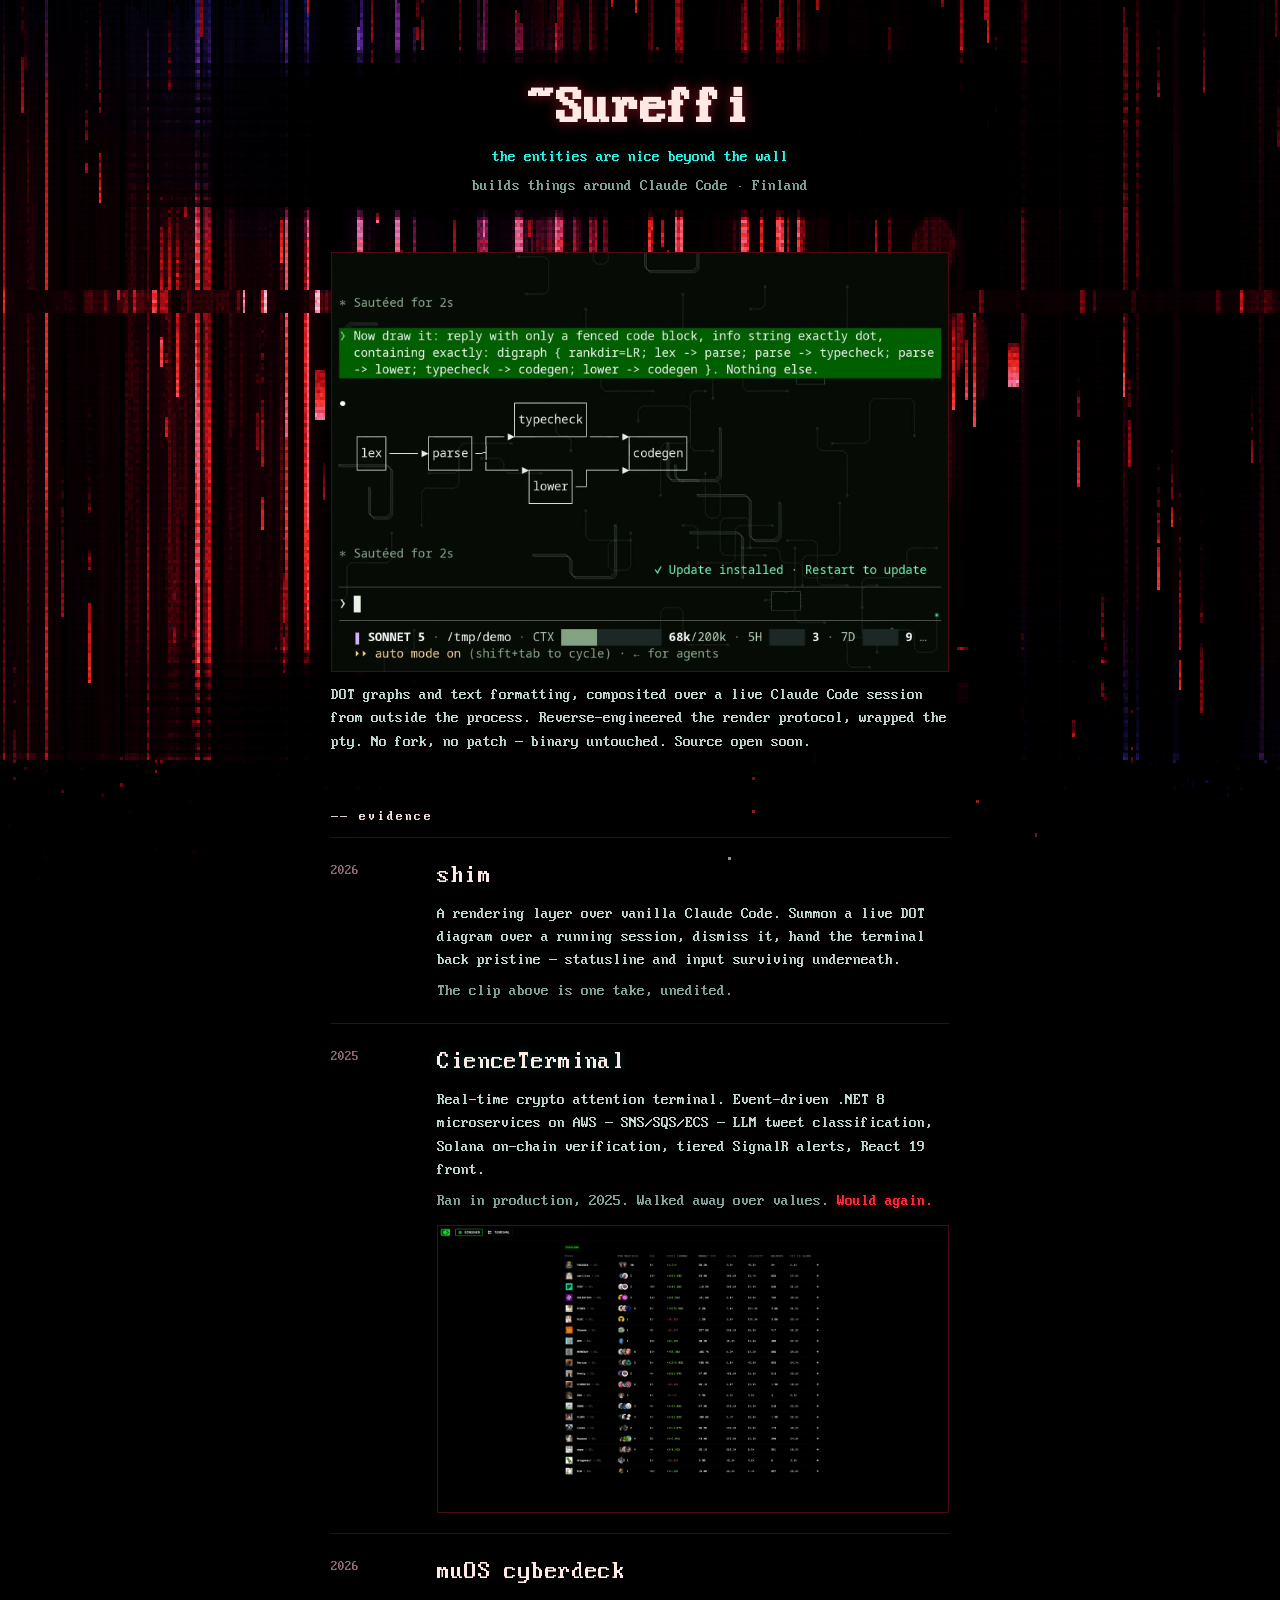
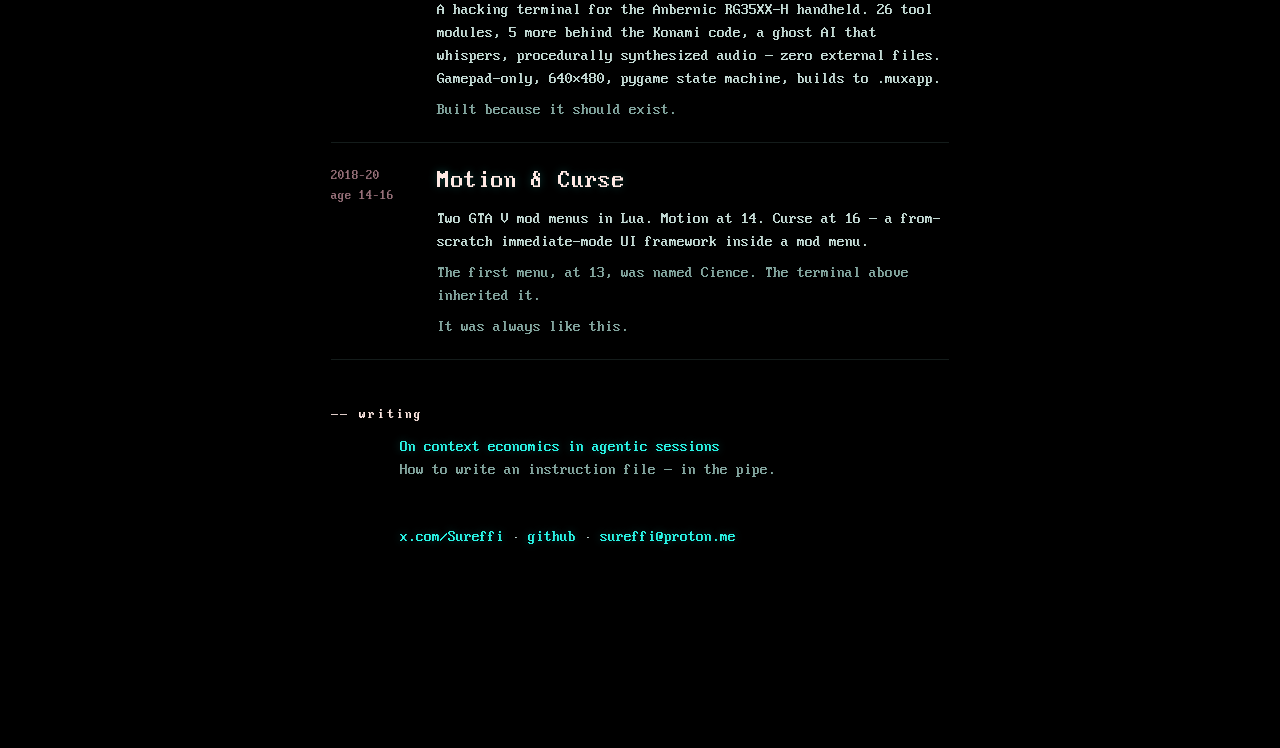
==== commit 66dafead: "Text contract, color ladder, white-hot family - clicks on words, links, media never tear; the wall a" ====
--- a/index.html
+++ b/index.html
@@ -1,459 +1,1348 @@
 <!DOCTYPE html>
 <html lang="en">
 <head>
-    <meta charset="UTF-8">
-    <meta name="viewport" content="width=device-width, initial-scale=1.0">
-    <title>Sureffi — Full-Stack & AI Engineer</title>
-    <link rel="preconnect" href="https://fonts.googleapis.com">
-    <link rel="preconnect" href="https://fonts.gstatic.com" crossorigin>
-    <link href="https://fonts.googleapis.com/css2?family=Chakra+Petch:wght@400;500;600;700&family=Outfit:wght@300;400;500&family=JetBrains+Mono:wght@400;500;700&display=swap" rel="stylesheet">
-    <link rel="stylesheet" href="style.css">
+  <meta charset="UTF-8">
+  <meta name="viewport" content="width=device-width, initial-scale=1">
+  <title>~Sureffi</title>
+
+  <style>
+    /* Web IBM VGA 8x16 (c) VileR / int10h.org, CC BY-SA 4.0 - vendored in fonts/ */
+    @font-face {
+      font-family: "Px437 IBM VGA 8x16";
+      src: url("fonts/ibm_vga_8x16.woff") format("woff");
+      font-display: swap;
+    }
+
+    :root {
+      --ink:  #c3dad4;                 /* resolved text — desaturated, reads calm */
+      --cyan: #2af5e6;                 /* links */
+      --dim:  rgba(42, 245, 230, .26);
+      --mag:  #ff3df0;                 /* sigils, selection */
+      --red:  #ff2a3c;                 /* heat */
+      --rose: #ffe9e4;                 /* white-hot — the wall's voice, headings */
+      --gut:  clamp(18px, 4vw, 64px);
+    }
+    * { box-sizing: border-box; }
+    html { background: #000; }
+    html, body { min-height: 100%; }
+    body {
+      margin: 0;
+      background: transparent;         /* there is no page. there is only the wall */
+      color: var(--ink);
+      font-family: "Px437 IBM VGA 8x16", "PxPlus IBM VGA8", "IBM VGA 8x16",
+                   ui-monospace, "Cascadia Mono", Menlo, Consolas, monospace;
+      font-size: 15px; line-height: 1.55;
+      cursor: crosshair;
+    }
+    ::selection { background: var(--mag); color: #000; }
+
+    a { color: var(--cyan); text-decoration: none;
+        text-shadow: 0 0 8px var(--dim), 0 1px 2px rgba(0, 0, 0, .9); }
+    a:hover { color: var(--rose);
+              text-shadow: 0 0 9px rgba(255, 42, 60, .35), 0 1px 2px rgba(0, 0, 0, .9); }
+    a:visited { color: #cd7fd6; }
+
+    /* the wall, behind everything you read. one layer, one canvas: the
+       embers, the glass raster and the vignette all live inside the blit
+       now — old iron pays per compositor layer, so there is only one */
+    #wall {
+      position: fixed; inset: 0;
+      width: 100vw; height: 100vh;
+      pointer-events: none;
+      z-index: -2; image-rendering: pixelated;
+    }
+
+    /* the page rides on the wall */
+    #page {
+      position: relative; z-index: 2;
+      width: fit-content;                         /* shrink to the words, no wider */
+      max-width: min(680px, calc(100vw - 2 * var(--gut)));
+      margin: clamp(40px, 9vh, 120px) auto clamp(120px, 22vh, 220px);
+      padding: 0 var(--gut);
+      text-align: center;                         /* the wall's words gather to the middle */
+    }
+
+    /* each line sits in a shadow the wall casts around it (a clearing), and
+       carries its own grounding so the glyphs survive the brighter curtain */
+    .ink { text-shadow: 0 1px 2px rgba(0, 0, 0, .95), 0 0 9px rgba(0, 0, 0, .65); }
+
+    /* transmission anatomy: resolved ink ← white-hot burn point ← blood static */
+    .hot { color: var(--red); text-shadow: 0 0 7px rgba(255, 42, 60, .55); }
+    .raw { color: rgba(255, 42, 60, .30); text-shadow: none; }
+
+    .masthead { margin-bottom: clamp(28px, 6vh, 56px); }
+    #title {
+      margin: 0; font-size: clamp(28px, 7vw, 52px); line-height: 1.1;
+      color: #ffe9e4; letter-spacing: .04em;      /* white-hot */
+      text-shadow: 0 0 13px rgba(255, 42, 60, .50), 0 1px 2px rgba(0, 0, 0, .9);
+    }
+    .tagline { margin: .5em 0 0; color: var(--cyan);
+               text-shadow: 0 0 8px var(--dim), 0 1px 2px rgba(0, 0, 0, .9); }
+
+    .block { margin: clamp(22px, 5vh, 44px) 0; }
+    .section-head {
+      margin: 0 0 .7em; font-size: 14px; font-weight: normal;
+      color: var(--rose); letter-spacing: .16em;
+      text-shadow: 0 1px 2px rgba(0, 0, 0, .9);
+    }
+    .block p { margin: 0 auto; max-width: 60ch; }
+    .todo { color: #7c5860; }          /* fill-me-in markers */
+
+    .links { list-style: none; margin: 0; padding: 0; }
+    .links li { padding: 2px 0; white-space: nowrap;
+                overflow: hidden; text-overflow: ellipsis; }
+    .links li .note { color: #6b8f8a; }
+
+    @media (max-width: 720px) {
+      body { font-size: 14px; }
+      :root { --gut: 16px; }
+    }
+
+    /* ── evidence furniture: the witnessed draft, re-inked for the wall ── */
+    #page { text-align: left; width: 100%;
+            max-width: min(720px, calc(100vw - 2 * var(--gut))); }
+    .masthead { text-align: center; }
+    .plainline { color: #83a69f; margin: .4em 0 0; text-align: center; }
+    .lead { margin: 0 0 clamp(28px, 6vh, 52px); }
+    .lead video, .exhibit img { display: block; width: 100%;
+      border: 1px solid rgba(255, 42, 60, .28); background: #000; }
+    .exhibit img { margin-top: 12px; }
+    .lead figcaption { margin-top: 12px; }
+    .exhibit { display: grid; grid-template-columns: 84px 1fr; gap: 0 22px;
+      padding: 20px 0; border-top: 1px solid rgba(165, 227, 221, .12); }
+    .exhibit:last-of-type { border-bottom: 1px solid rgba(165, 227, 221, .12); }
+    .when { color: #977079; font-size: 13px; padding-top: 3px; }
+    .what h3 { margin: 0 0 2px; font-size: 24px; font-weight: normal;
+      color: var(--rose); letter-spacing: .06em; }
+    .what h3 a, .what h3 a:visited { color: var(--rose); }
+    .what h3 a:hover { color: var(--cyan); }
+    .what p { margin: .5em 0 0; max-width: none; }
+    .note { color: #83a69f; }
+    .witness { color: #6b8f8a; margin-top: 1.2em; }
+    @media (max-width: 560px) {
+      .exhibit { grid-template-columns: 1fr; gap: 2px; }
+    }
+  </style>
+
 </head>
-<body class="booting">
-
-    <!-- Boot Sequence Overlay -->
-    <div class="boot" id="boot">
-        <div class="boot-inner">
-            <div class="boot-lines" id="bootLines"></div>
+<body>
+
+  <canvas id="wall" width="480" height="270"></canvas>
+
+  <main id="page">
+    <header class="masthead">
+      <h1 id="title" class="ink" data-decode data-clear>~Sureffi</h1>
+      <p class="tagline ink" data-decode data-clear>the entities are nice beyond the wall</p>
+      <p class="plainline ink" data-clear>builds things around Claude Code &middot; Finland</p>
+    </header>
+
+    <figure class="lead">
+      <video src="video/shim-clip.mp4" poster="img/shim-poster.jpg" autoplay loop muted playsinline></video>
+      <figcaption class="ink" data-clear>DOT graphs and text formatting, composited over a live
+      Claude Code session from outside the process. Reverse-engineered the render
+      protocol, wrapped the pty. No fork, no patch &mdash; binary untouched.
+      Source open soon.</figcaption>
+    </figure>
+
+    <section class="block">
+      <h2 class="section-head ink" data-decode data-clear>&#9472;&#9472; evidence</h2>
+
+      <div class="exhibit">
+        <div class="when ink" data-clear>2026</div>
+        <div class="what" data-clear>
+          <h3 class="ink">shim</h3>
+          <p class="ink">A rendering layer over vanilla Claude Code. Summon a live
+          DOT diagram over a running session, dismiss it, hand the terminal back
+          pristine &mdash; statusline and input surviving underneath.</p>
+          <p class="note ink">The clip above is one take, unedited.</p>
         </div>
-    </div>
-
-    <!-- CRT Overlays -->
-    <div class="scanlines" aria-hidden="true"></div>
-    <div class="vignette" aria-hidden="true"></div>
-
-    <!-- Navigation -->
-    <nav class="nav" id="nav">
-        <a href="#" class="nav-logo">SF<span class="accent">_</span></a>
-        <button class="nav-toggle" id="navToggle" aria-label="Toggle menu">
-            <span></span><span></span><span></span>
-        </button>
-        <ul class="nav-links" id="navLinks">
-            <li><a href="#about">About</a></li>
-            <li><a href="#skills">Skills</a></li>
-            <li><a href="#projects">Projects</a></li>
-            <li><a href="#experience">Experience</a></li>
-            <li><a href="#contact" class="nav-cta">Contact</a></li>
-        </ul>
-    </nav>
-
-    <!-- Hero -->
-    <section class="hero" id="hero">
-        <canvas id="heroCanvas" aria-hidden="true"></canvas>
-
-        <!-- HUD frame corners -->
-        <div class="hud-corner hud-tl"></div>
-        <div class="hud-corner hud-tr"></div>
-        <div class="hud-corner hud-bl"></div>
-        <div class="hud-corner hud-br"></div>
-
-        <!-- HUD data readouts -->
-        <div class="hud-data hud-data-tl">
-            <span>NET://SUREFFI</span>
-            <span>BUILD 2.077</span>
+      </div>
+
+      <div class="exhibit">
+        <div class="when ink" data-clear>2025</div>
+        <div class="what" data-clear>
+          <h3 class="ink"><a href="https://github.com/Sureffi/CienceTerminal">CienceTerminal</a></h3>
+          <p class="ink">Real-time crypto attention terminal. Event-driven .NET 8
+          microservices on AWS &mdash; SNS/SQS/ECS &mdash; LLM tweet classification,
+          Solana on-chain verification, tiered SignalR alerts, React 19 front.</p>
+          <p class="note ink">Ran in production, 2025. Walked away over values.
+          <span class="hot">Would again.</span></p>
+          <img src="img/cienceterminal-main.png" alt="CienceTerminal main view" loading="lazy">
         </div>
-        <div class="hud-data hud-data-br">
-            <span>60.17&#xB0;N 24.94&#xB0;E</span>
-            <span>STATUS: ONLINE</span>
+      </div>
+
+      <div class="exhibit">
+        <div class="when ink" data-clear>2026</div>
+        <div class="what" data-clear>
+          <h3 class="ink">muOS cyberdeck</h3>
+          <p class="ink">A hacking terminal for the Anbernic RG35XX-H handheld.
+          26 tool modules, 5 more behind the Konami code, a ghost AI that
+          whispers, procedurally synthesized audio &mdash; zero external files.
+          Gamepad-only, 640&times;480, pygame state machine, builds to .muxapp.</p>
+          <p class="note ink">Built because it should exist.</p>
         </div>
-
-        <div class="hero-content">
-            <div class="hero-badge hero-reveal">
-                <span class="badge-pulse"></span>
-                FULL-STACK & AI ENGINEER // BUILDER
-            </div>
-            <h1 class="hero-name glitch" data-text="SUREFFI">SUREFFI</h1>
-            <p class="hero-tagline hero-reveal">
-                <span class="tg-prompt">&gt;</span> I build <span class="typed-text"></span><span class="cursor">&#x2588;</span>
-            </p>
-            <div class="hero-cta hero-reveal">
-                <a href="#projects" class="btn btn-primary">VIEW MY WORK</a>
-                <a href="#contact" class="btn btn-ghost">GET IN TOUCH</a>
-            </div>
+      </div>
+
+      <div class="exhibit">
+        <div class="when ink" data-clear>2018&ndash;20<br>age 14&ndash;16</div>
+        <div class="what" data-clear>
+          <h3 class="ink"><a href="https://github.com/Sureffi/Fivem-lua-mod-menus">Motion &amp; Curse</a></h3>
+          <p class="ink">Two GTA V mod menus in Lua. Motion at 14. Curse at 16 &mdash;
+          a from-scratch immediate-mode UI framework inside a mod menu.</p>
+          <p class="note ink">The first menu, at 13, was named Cience. The terminal
+          above inherited it.</p>
+          <p class="note ink">It was always like this.</p>
         </div>
-
-        <div class="scroll-indicator hero-reveal">
-            <div class="scroll-line"></div>
-        </div>
+      </div>
     </section>
 
-    <!-- About -->
-    <section class="about section" id="about">
-        <div class="container">
-            <div class="section-header reveal">
-                <span class="section-num">01 //</span>
-                <h2 class="section-title">About<span class="accent">_</span></h2>
-                <div class="section-rule"></div>
-            </div>
-            <!-- Quick stats bar — what recruiters scan first -->
-            <div class="about-stats reveal">
-                <div class="stat">
-                    <span class="stat-value">8+</span>
-                    <span class="stat-label">Years Coding</span>
-                </div>
-                <div class="stat">
-                    <span class="stat-value">Full</span>
-                    <span class="stat-label">Stack + AI + Web3</span>
-                </div>
-            </div>
-
-            <div class="about-grid">
-                <div class="about-text reveal">
-                    <p class="about-lead">I build systems that process chaos — high-volume blockchain data, real-time social signals, and market patterns that most pipelines can't handle at speed.</p>
-                    <p>End-to-end across the stack — from AWS backends and on-chain analysis tools to React interfaces and deep learning models. Currently focused on crypto infrastructure and Internet Capital Markets, building the tools that give traders an edge before the signal goes mainstream.</p>
-                </div>
-                <div class="about-visual reveal">
-                    <div class="term">
-                        <div class="term-chrome">
-                            <span class="term-dot"></span>
-                            <span class="term-dot"></span>
-                            <span class="term-dot"></span>
-                            <span class="term-path">&gt; cat about.json</span>
-                        </div>
-                        <div class="term-body">
-                            <div class="term-scan"></div>
-                            <pre><code>{
-  <span class="tk">"handle"</span>: <span class="tv">"Sureffi"</span>,
-  <span class="tk">"location"</span>: <span class="tv">"60.17&#xB0;N, 24.94&#xB0;E"</span>,
-  <span class="tk">"status"</span>: <span class="tv">"building"</span>,
-  <span class="tk">"current_focus"</span>: <span class="tv">"Internet Capital Markets"</span>,
-  <span class="tk">"approach"</span>: <span class="tv">"architect it, ship it, measure it"</span>,
-  <span class="tk">"built_with"</span>: <span class="tv">"no frameworks, no templates"</span>,
-  <span class="tk">"motto"</span>: <span class="tv">"Chaos in, signal out."</span>
-}</code></pre>
-                            <p class="term-prompt">&gt; <span class="blink">_</span></p>
-                        </div>
-                    </div>
-                </div>
-            </div>
-        </div>
+    <section class="block">
+      <h2 class="section-head ink" data-decode data-clear>&#9472;&#9472; writing</h2>
+      <p class="ink" data-clear><a href="https://x.com/Sureffi/status/2078201650133741766">On context economics in agentic sessions</a></p>
+      <p class="note ink" data-clear>How to write an instruction file &mdash; in the pipe.</p>
     </section>
 
-    <!-- Skills -->
-    <section class="skills section" id="skills">
-        <div class="container">
-            <div class="section-header reveal">
-                <span class="section-num">02 //</span>
-                <h2 class="section-title">Skills<span class="accent">_</span></h2>
-                <div class="section-rule"></div>
-            </div>
-            <div class="skills-grid">
-                <div class="skill-card reveal" style="--glow: var(--cyan)">
-                    <span class="skill-icon">PY</span>
-                    <span class="skill-name">Python</span>
-                    <span class="skill-cat">LANGUAGE</span>
-                </div>
-                <div class="skill-card reveal" style="--glow: var(--yellow)">
-                    <span class="skill-icon">TS</span>
-                    <span class="skill-name">TypeScript</span>
-                    <span class="skill-cat">LANGUAGE</span>
-                </div>
-                <div class="skill-card reveal" style="--glow: var(--red)">
-                    <span class="skill-icon">C#</span>
-                    <span class="skill-name">C# / .NET / ASP.NET</span>
-                    <span class="skill-cat">BACKEND</span>
-                </div>
-                <div class="skill-card reveal" style="--glow: var(--cyan)">
-                    <span class="skill-icon">&#x1F525;</span>
-                    <span class="skill-name">PyTorch / ML</span>
-                    <span class="skill-cat">AI & DATA</span>
-                </div>
-                <div class="skill-card reveal" style="--glow: var(--yellow)">
-                    <span class="skill-icon">&#x269B;</span>
-                    <span class="skill-name">React</span>
-                    <span class="skill-cat">FRONTEND</span>
-                </div>
-                <div class="skill-card reveal" style="--glow: var(--red)">
-                    <span class="skill-icon">AWS</span>
-                    <span class="skill-name">AWS / Azure</span>
-                    <span class="skill-cat">CLOUD</span>
-                </div>
-                <div class="skill-card reveal" style="--glow: var(--cyan)">
-                    <span class="skill-icon">&#x2B21;</span>
-                    <span class="skill-name">Docker / K8s</span>
-                    <span class="skill-cat">DEVOPS</span>
-                </div>
-                <div class="skill-card reveal" style="--glow: var(--yellow)">
-                    <span class="skill-icon">&#x25CE;</span>
-                    <span class="skill-name">Solana / Web3</span>
-                    <span class="skill-cat">BLOCKCHAIN</span>
-                </div>
-                <div class="skill-card reveal" style="--glow: var(--red)">
-                    <span class="skill-icon">&#x25C8;</span>
-                    <span class="skill-name">Microservices</span>
-                    <span class="skill-cat">ARCHITECTURE</span>
-                </div>
-                <div class="skill-card reveal" style="--glow: var(--cyan)">
-                    <span class="skill-icon">&#x2699;</span>
-                    <span class="skill-name">CI/CD Pipelines</span>
-                    <span class="skill-cat">INFRA</span>
-                </div>
-                <div class="skill-card reveal" style="--glow: var(--yellow)">
-                    <span class="skill-icon">&#x26A1;</span>
-                    <span class="skill-name">LLM / Prompt Eng</span>
-                    <span class="skill-cat">AI</span>
-                </div>
-                <div class="skill-card reveal" style="--glow: var(--red)">
-                    <span class="skill-icon">&#x25B2;</span>
-                    <span class="skill-name">Real-time Systems</span>
-                    <span class="skill-cat">ARCHITECTURE</span>
-                </div>
-                <div class="skill-card reveal" style="--glow: var(--cyan)">
-                    <span class="skill-icon">&#x25D0;</span>
-                    <span class="skill-name">Frontend Design</span>
-                    <span class="skill-cat">UI / UX</span>
-                </div>
-            </div>
-        </div>
-    </section>
-
-    <!-- Projects -->
-    <section class="projects section" id="projects">
-        <div class="container">
-            <div class="section-header reveal">
-                <span class="section-num">03 //</span>
-                <h2 class="section-title">Projects<span class="accent">_</span></h2>
-                <div class="section-rule"></div>
-            </div>
-
-            <div class="project-featured reveal">
-                <!-- Animated border scanner -->
-                <div class="pf-border-scan"></div>
-                <div class="project-featured-body">
-                    <div class="project-featured-text">
-                        <span class="project-tag">&#x2588; FEATURED PROJECT</span>
-                        <h3 class="project-name">CienceTerminal</h3>
-                        <p class="project-desc">Real-time ingestion platform handling high-volume social signal data via WebSockets and REST APIs for Solana tokens. Microservices backend on AWS with Docker containers and message queues. Production-grade React frontend with interactive real-time visualization, secure auth, and role-based access.</p>
-                        <div class="project-tech">
-                            <span>.NET</span><span>AWS ECS</span><span>React</span><span>SignalR</span><span>Solana</span><span>SNS/SQS</span><span>Docker</span>
-                        </div>
-                        <div style="display: flex; gap: 1rem; flex-wrap: wrap;">
-                            <a href="projects/cienceterminal.html" class="btn btn-primary btn-sm">VIEW PROJECT &rarr;</a>
-                            <a href="https://cienceterminal.gitbook.io/cienceterminal-docs/" class="btn btn-ghost btn-sm" target="_blank" rel="noopener">DOCS &rarr;</a>
-                        </div>
-                    </div>
-                    <div class="project-featured-visual">
-                        <div class="proj-media">
-                            <img src="img/cienceterminal-main.png" alt="CienceTerminal trending screener showing real-time Solana token data" loading="lazy">
-                            <span class="proj-media-caption">Trending Screener — Live Token Data</span>
-                        </div>
-                    </div>
-                </div>
-            </div>
-
-            <div class="projects-grid">
-                <a href="projects/mindos.html" class="project-card reveal">
-                    <span class="project-tag">&#x2588; PROJECT</span>
-                    <h3 class="project-name">MindOS</h3>
-                    <p class="project-desc">Persistent AI memory system with three-layer architecture: identity, knowledge, and episodic memory. Hybrid retrieval (BM25 + vector search), dual LLM provider system, background memory extraction, and pattern consolidation.</p>
-                    <div class="project-tech">
-                        <span>Python</span><span>FastAPI</span><span>Qdrant</span><span>Ollama</span><span>Docker</span><span>Pydantic</span>
-                    </div>
-                </a>
-                <a href="projects/evangelion.html" class="project-card reveal">
-                    <img src="img/Evangelion-MAGI.png" alt="MAGI terminal" class="project-card-img" loading="lazy">
-                    <span class="project-tag">&#x2588; PROJECT</span>
-                    <h3 class="project-name">Evangelion / MAGI</h3>
-                    <p class="project-desc">AI-powered stock and crypto analysis terminal. Three-persona MAGI voting system (Claude), 15+ technical indicators, backtesting engine, dividend/DRIP projections, and real-time universe scanning across equities and crypto.</p>
-                    <div class="project-tech">
-                        <span>Python</span><span>Textual</span><span>Claude API</span><span>yfinance</span><span>Binance</span><span>pandas</span>
-                    </div>
-                </a>
-                <a href="projects/cyberdeck.html" class="project-card reveal">
-                    <img src="img/cyberdeck-1.jpg" alt="muOS Cyberdeck interface" class="project-card-img" loading="lazy">
-                    <span class="project-tag">&#x2588; PROJECT</span>
-                    <h3 class="project-name">muOS Cyberdeck</h3>
-                    <p class="project-desc">Cyberpunk 2077-inspired cyberdeck interface for the Anbernic RG35XX-H handheld. 21 network/system modules, 5 hidden Blackwall tools unlocked via Konami code, ghost AI personality, digital rain effects, and procedural sound.</p>
-                    <div class="project-tech">
-                        <span>Python</span><span>pygame</span><span>SDL2</span><span>muOS</span><span>ARM</span>
-                    </div>
-                </a>
-                <a href="projects/cabalhunter.html" class="project-card reveal">
-                    <span class="project-tag">&#x2588; PROJECT</span>
-                    <h3 class="project-name">CabalHunter</h3>
-                    <p class="project-desc">Microservices pipelines for high-volume on-chain event ingestion. Pattern-analysis logic to detect synchronized and anomalous behaviors in token launches. Reverse-engineered Pump.fun "Mayhem" IDL within 24 hours.</p>
-                    <div class="project-tech">
-                        <span>Python</span><span>Solana</span><span>Docker</span><span>WebSocket</span>
-                    </div>
-                </a>
-                <a href="projects/llm-chatbot.html" class="project-card reveal">
-                    <span class="project-tag">&#x2588; PROJECT</span>
-                    <h3 class="project-name">LLM Telegram Chatbot</h3>
-                    <p class="project-desc">Chatbot platform using LLMs with multiple celebrity personalities cloned. Multi-tenant architecture with credit-based usage, subscription management, and dynamic personality switching.</p>
-                    <div class="project-tech">
-                        <span>Python</span><span>LLM</span><span>Docker</span><span>Azure</span>
-                    </div>
-                </a>
-                <a href="projects/aclmc.html" class="project-card reveal">
-                    <span class="project-tag">&#x2588; PROJECT</span>
-                    <h3 class="project-name">ACLMC — Market Prediction</h3>
-                    <p class="project-desc">Deep learning experiments for financial time-series. Built pipelines for labeling, feature extraction, and dataset generation. Developed LSTM, ConvLSTM, and attention-based models for non-stationary market prediction.</p>
-                    <div class="project-tech">
-                        <span>Python</span><span>PyTorch</span><span>LSTM</span><span>ConvLSTM</span>
-                    </div>
-                </a>
-                <a href="projects/powerplant.html" class="project-card reveal">
-                    <span class="project-tag">&#x2588; PROJECT</span>
-                    <h3 class="project-name">Power Plant Dashboard</h3>
-                    <p class="project-desc">Cloud-based distributed monitoring system for industrial power plant telemetry. Real-time ingestion, visualization, automated alerts, and fault-tolerant anomaly detection pipelines.</p>
-                    <div class="project-tech">
-                        <span>C#</span><span>React</span><span>Docker</span><span>AWS</span>
-                    </div>
-                </a>
-                <a href="projects/billing.html" class="project-card reveal">
-                    <span class="project-tag">&#x2588; PROJECT</span>
-                    <h3 class="project-name">Customer & Billing System</h3>
-                    <p class="project-desc">End-to-end customer management and billing platform for trade companies. Client onboarding, invoicing, payment tracking, automated reminders, and real-time dashboards.</p>
-                    <div class="project-tech">
-                        <span>C#</span><span>React</span><span>AWS</span><span>Microservices</span>
-                    </div>
-                </a>
-                <a href="projects/fivem.html" class="project-card reveal">
-                    <span class="project-tag">&#x2588; PROJECT</span>
-                    <h3 class="project-name">FiveM Lua Mod Menu</h3>
-                    <p class="project-desc">First Lua-based mod menu for the FiveM multiplayer framework. Reverse-engineered client/server behavior for real-time modular scripting and runtime control.</p>
-                    <div class="project-tech">
-                        <span>Lua</span><span>FiveM</span><span>Reverse Engineering</span>
-                    </div>
-                </a>
-                <a href="https://sureffi.github.io/pattern-language/art/gallery.html" class="project-card reveal" target="_blank" rel="noopener">
-                    <span class="project-tag">&#x2588; PROJECT</span>
-                    <h3 class="project-name">Pattern Language</h3>
-                    <p class="project-desc">Ten generative art studies in emergent form. Flow fields, crystal growth, n-body gravity, wave interference, flocking, terrain, surveillance eyes, face pareidolia, and liberation narratives — zero dependencies, pure canvas.</p>
-                    <div class="project-tech">
-                        <span>JavaScript</span><span>Canvas API</span><span>Perlin Noise</span><span>Generative Art</span>
-                    </div>
-                </a>
-            </div>
-        </div>
-    </section>
-
-    <!-- Experience -->
-    <section class="experience section" id="experience">
-        <div class="container">
-            <div class="section-header reveal">
-                <span class="section-num">04 //</span>
-                <h2 class="section-title">Experience<span class="accent">_</span></h2>
-                <div class="section-rule"></div>
-            </div>
-            <div class="timeline">
-                <div class="timeline-item reveal">
-                    <div class="timeline-dot"></div>
-                    <div class="timeline-body">
-                        <span class="timeline-date">2026 &mdash; PRESENT</span>
-                        <h3 class="timeline-role">MindOS &mdash; Lead Developer</h3>
-                        <p>Three-layer persistent AI memory system with hybrid retrieval. Identity modeling, episodic summaries, and knowledge extraction via dual LLM providers. Vector search with Qdrant, background memory consolidation, and TUI client.</p>
-                        <div class="timeline-tech">
-                            <span>Python</span><span>FastAPI</span><span>Qdrant</span><span>Ollama</span><span>Docker</span>
-                        </div>
-                    </div>
-                </div>
-                <div class="timeline-item reveal">
-                    <div class="timeline-dot"></div>
-                    <div class="timeline-body">
-                        <span class="timeline-date">2026</span>
-                        <h3 class="timeline-role">Evangelion / MAGI &mdash; Lead Developer</h3>
-                        <p>AI-powered trading terminal with three-persona MAGI voting system using Claude. Real-time multi-asset analysis across equities and crypto, backtesting engine, passive income research with DRIP projections, and signal tracking with performance stats.</p>
-                        <div class="timeline-tech">
-                            <span>Python</span><span>Textual</span><span>Claude API</span><span>Binance</span>
-                        </div>
-                    </div>
-                </div>
-                <div class="timeline-item reveal">
-                    <div class="timeline-dot"></div>
-                    <div class="timeline-body">
-                        <span class="timeline-date">2026</span>
-                        <h3 class="timeline-role">muOS Cyberdeck &mdash; Lead Developer</h3>
-                        <p>Cyberpunk-themed cyberdeck interface for Anbernic RG35XX-H handheld running muOS. 26 tool modules across network, system, and security categories. Ghost AI, discovery system, digital rain, 5 color themes, and procedural audio — all in pygame at 640x480 for gamepad-only input.</p>
-                        <div class="timeline-tech">
-                            <span>Python</span><span>pygame</span><span>SDL2</span><span>muOS</span>
-                        </div>
-                    </div>
-                </div>
-                <div class="timeline-item reveal">
-                    <div class="timeline-dot"></div>
-                    <div class="timeline-body">
-                        <span class="timeline-date">2025 &mdash; PRESENT</span>
-                        <h3 class="timeline-role">CienceTerminal &mdash; Full-Stack & AI Engineer</h3>
-                        <p>Real-time ingestion platform for Solana token social signals. Microservices backend on AWS, production React frontend, secure auth, CI/CD pipelines, and containerized deployments.</p>
-                        <div class="timeline-tech">
-                            <span>.NET</span><span>AWS</span><span>React</span><span>Docker</span><span>SignalR</span>
-                        </div>
-                    </div>
-                </div>
-                <div class="timeline-item reveal">
-                    <div class="timeline-dot"></div>
-                    <div class="timeline-body">
-                        <span class="timeline-date">2025</span>
-                        <h3 class="timeline-role">CabalHunter &mdash; Lead Developer</h3>
-                        <p>High-volume on-chain event ingestion pipelines. Pattern-analysis for detecting synchronized token launch behaviors. Reverse-engineered Pump.fun "Mayhem" IDL within 24 hours. Low-latency processing in adversarial blockchain environments.</p>
-                        <div class="timeline-tech">
-                            <span>Python</span><span>Solana</span><span>Docker</span><span>WebSocket</span>
-                        </div>
-                    </div>
-                </div>
-                <div class="timeline-item reveal">
-                    <div class="timeline-dot"></div>
-                    <div class="timeline-body">
-                        <span class="timeline-date">2024</span>
-                        <h3 class="timeline-role">LLM Telegram Chatbot &mdash; AI & Full-Stack Engineer</h3>
-                        <p>Telegram chatbot platform with LLM-powered celebrity personality clones. Multi-tenant architecture, credit-based billing, real-time chat pipelines, dynamic personality switching, and cloud GPU optimization on Azure.</p>
-                        <div class="timeline-tech">
-                            <span>Python</span><span>LLM</span><span>Docker</span><span>Azure</span>
-                        </div>
-                    </div>
-                </div>
-                <div class="timeline-item reveal">
-                    <div class="timeline-dot"></div>
-                    <div class="timeline-body">
-                        <span class="timeline-date">2023</span>
-                        <h3 class="timeline-role">Billing Platform &mdash; Full-Stack & Cloud Engineer</h3>
-                        <p>End-to-end customer management and billing platform for trade companies. RESTful APIs, React dashboards, message queues for async processing, multi-tenant architecture on AWS.</p>
-                        <div class="timeline-tech">
-                            <span>C#</span><span>React</span><span>AWS</span><span>Microservices</span>
-                        </div>
-                    </div>
-                </div>
-                <div class="timeline-item reveal">
-                    <div class="timeline-dot"></div>
-                    <div class="timeline-body">
-                        <span class="timeline-date">2022</span>
-                        <h3 class="timeline-role">Power Plant Dashboard &mdash; Full-Stack Developer</h3>
-                        <p>Cloud-based distributed monitoring for industrial power plant telemetry. Microservices handling real-time ingestion, visualization, automated alerts, and fault-tolerant anomaly detection.</p>
-                        <div class="timeline-tech">
-                            <span>C#</span><span>React</span><span>Docker</span><span>AWS</span>
-                        </div>
-                    </div>
-                </div>
-            </div>
-        </div>
-    </section>
-
-    <!-- Contact -->
-    <section class="contact section" id="contact">
-        <div class="container">
-            <div class="contact-inner">
-                <div class="section-header reveal">
-                    <span class="section-num">05 //</span>
-                    <h2 class="section-title">Let's Talk<span class="accent">_</span></h2>
-                    <div class="section-rule"></div>
-                </div>
-                <p class="contact-text reveal">Looking for a Full-Stack & AI Engineer? Need someone who can build real-time systems, ML pipelines, or Web3 tools from scratch? Let's talk.</p>
-                <div class="contact-links reveal">
-                    <a href="mailto:sureffi@proton.me" class="btn btn-primary btn-lg">SUREFFI@PROTON.ME</a>
-                    <a href="https://github.com/Sureffi" class="btn btn-ghost btn-lg" target="_blank" rel="noopener">GITHUB &rarr;</a>
-                    <a href="https://x.com/Sureffi" class="btn btn-ghost btn-lg" target="_blank" rel="noopener">X / TWITTER &rarr;</a>
-                </div>
-            </div>
-        </div>
-    </section>
-
-    <footer class="footer">
-        <div class="container">
-            <p>&#x2588; BUILT RAW — NO FRAMEWORKS, NO CORPS, NO MASTERS</p>
-        </div>
+    <footer class="block">
+      <p class="ink" data-clear><a href="https://x.com/Sureffi">x.com/Sureffi</a> &middot;
+      <a href="https://github.com/Sureffi">github</a> &middot;
+      <a href="mailto:sureffi@proton.me">sureffi@proton.me</a></p>
+  
     </footer>
-
-    <script src="script.js"></script>
+  </main>
+
+  <noscript>
+    <marquee scrollamount="4" style="color:#ff2a3c">
+      ░▒▓ the wall is still here without the iron — javascript is off,
+      so the curtain holds its breath tonight. ▓▒░
+    </marquee>
+  </noscript>
+
+  <script>
+  // the glass tube is unbolted on this wall — its raster and vignette are
+  // baked into the blit itself (one compositor layer, kind to old iron).
+  // the engine's s2w() still asks about the barrel; tell it the glass is off.
+  const GLASS_ON = false, GLASS_K = 0.035;
+
+  // how often the brush touches the canvas. the sim always walks at 60 —
+  // this only meters the paint. 60, 30, or 15; the fans get a vote.
+  const PAINT_HZ = 30;
+
+(function () {
+  /* ── the blackwall ────────────────────────────────────────────────────────
+     not rain on a wall anymore: the wall IS the data. a standing curtain of
+     red strands hanging from the dark, weather drifting behind it (crimson,
+     magenta, the rare cold violet), a furnace patch that wanders and burns,
+     and the things on the far side pressing close enough to glow. it stands
+     on a floor of burnt dust where small dark watchers have gathered. the
+     old wounds still work: clicks tear, tears bleed, slices shear sideways,
+     and the ink clears its own ground so you can read against the light. */
+  const FW = 480, FH = 270, MAX = 36;
+  const HOR = 226;                   // the seam where the wall meets the dust
+  const N = FW * FH;
+  const cv = document.getElementById('wall');
+  const ctx = cv.getContext('2d', { alpha: false, desynchronized: true });
+  const img = ctx.createImageData(FW, FH);
+  const px32 = new Uint32Array(img.data.buffer);
+  let cur = new Uint8Array(N);
+  let nxt = new Uint8Array(N);
+  let cur32 = new Uint32Array(cur.buffer);  // 4-px windows over the same bytes:
+  let nxt32 = new Uint32Array(nxt.buffer);  // most of the wall is dark, and dark skips in bulk
+  const still = matchMedia('(prefers-reduced-motion: reduce)').matches;
+
+  // pocket xorshift — Math.random is too dear at 130k pixels a frame
+  let rs = (Math.random() * 0xffffffff) | 0 || 0x2af5e6;
+  function rnd() { rs ^= rs << 13; rs ^= rs >>> 17; rs ^= rs << 5; return (rs >>> 0) / 4294967296; }
+
+  /* two bloods, eight mixtures: the hot ramp (black → crimson → pink-white)
+     and the cold one (black → indigo → violet-white). every pixel picks its
+     mixture from the weather; the heat layer always burns pure hot. */
+  const HOTS  = [[0,[0,0,0]],[.22,[22,0,6]],[.45,[118,6,16]],[.65,[212,18,24]],
+                 [.80,[255,52,44]],[.92,[255,110,154]],[1,[255,240,244]]];
+  const COOLS = [[0,[0,0,0]],[.22,[6,6,28]],[.45,[34,24,110]],[.65,[88,48,196]],
+                 [.80,[150,96,244]],[.92,[212,164,255]],[1,[246,240,255]]];
+  function rampAt(stops, t) {
+    let a = stops[0], b = stops[stops.length - 1];
+    for (let s = 0; s < stops.length - 1; s++)
+      if (t >= stops[s][0] && t <= stops[s + 1][0]) { a = stops[s]; b = stops[s + 1]; break; }
+    const f = (t - a[0]) / ((b[0] - a[0]) || 1);
+    return [a[1][0] + (b[1][0] - a[1][0]) * f,
+            a[1][1] + (b[1][1] - a[1][1]) * f,
+            a[1][2] + (b[1][2] - a[1][2]) * f];
+  }
+  /* two banks: clean rows and raster rows — the glass tube's scanlines are
+     baked into the palette, so the striping costs nothing per pixel */
+  const SCAN = .14, PB = 8 * (MAX + 1);
+  const PAL = new Uint32Array(2 * PB);          // PAL[bank + hue*37 + level]
+  for (let h = 0; h < 8; h++) {
+    const w = h / 7;
+    for (let v = 0; v <= MAX; v++) {
+      const t = v / MAX, A = rampAt(HOTS, t), B = rampAt(COOLS, t);
+      const r  = A[0] + (B[0] - A[0]) * w | 0,
+            g  = A[1] + (B[1] - A[1]) * w | 0,
+            bl = A[2] + (B[2] - A[2]) * w | 0;
+      PAL[h * 37 + v] = (255 << 24) | (bl << 16) | (g << 8) | r;
+      PAL[PB + h * 37 + v] = (255 << 24)
+        | (((bl * (1 - SCAN)) | 0) << 16) | (((g * (1 - SCAN)) | 0) << 8) | ((r * (1 - SCAN)) | 0);
+    }
+  }
+  // curtain brightness (0..255) → palette level, gamma'd so the gaps stay dark
+  const CL = new Uint8Array(256);
+  for (let k = 0; k < 256; k++) CL[k] = Math.round(Math.pow(k / 255, 1.32) * 32);
+
+  // the vignette, baked: the old overlay cost a compositor layer; its
+  // darkening lives here now, one multiply per pixel (256 = untouched)
+  const VIG = new Uint16Array(N);
+  for (let y = 0; y < FH; y++) for (let x = 0; x < FW; x++) {
+    const ux = x / FW - .5, uy = y / FH - .5;
+    const t = Math.min(1, Math.max(0, (Math.sqrt(ux * ux + uy * uy) / .7071 - .58) / .42));
+    VIG[y * FW + x] = 256 * (1 - .45 * t);
+  }
+
+  function s2w(px, py) {             // screen → wall, through the (future) barrel
+    const k = GLASS_ON ? GLASS_K : 0;
+    const ux = px / innerWidth - .5, uy = py / innerHeight - .5;
+    const m = 1 + k * (ux * ux + uy * uy) * 4;
+    return [(.5 + ux * m) * FW, (.5 + uy * m) * FH];
+  }
+
+  /* the ink registry: whatever is currently written on the wall. the
+     colloquy hands us its living elements; we measure them at the cool
+     cadence. calm ones get a shadow pressed under them (a clearing);
+     all of them shear when a scan tear crosses their rows. */
+  let inks = [];
+  function setInks(list) {
+    needCool = true;                 // fresh registry: recarve on the next step
+    const old = new Map(inks.map(I => [I.el, I]));
+    inks = list.map(o => old.get(o.el) ||
+      { el: o.el, calm: o.calm !== false, wy0: 0, wy1: -1, jolt: 0 });
+    for (const [el, I] of old)
+      if (!inks.includes(I) && I.jolt) el.style.translate = '';
+  }
+
+  const tears = [];                  // violent breaches: {cx, cy, r, t0, dur}
+
+  /* the cooling map, rebuilt ~15 Hz. tears carve hard voids with molten
+     rims; clearings press soft graded shadows (calm) under living ink */
+  const dscr = new Float32Array(N);
+  const hard = new Uint8Array(N);
+  const rim  = new Uint8Array(N);
+  const calm = new Uint8Array(N);
+  const p1 = new Uint8Array(N), p2 = new Uint8Array(N);
+  const P1Q = .55 * 255 | 0;         // the quiet decay floor, precomputed
+  let coolFlat = false;              // true ⇒ no tears: hard/rim/p1/p2 are constants
+
+  function carve(r, now, ph) {       // press one clearing into the calm field
+    const [cx, cy] = s2w((r.left + r.right) / 2, (r.top + r.bottom) / 2);
+    const rx = Math.max(3.5, r.width / 2 / innerWidth * FW * 1.08 + 2);
+    const ry = Math.max(2.2, r.height / 2 / innerHeight * FH * 1.30 + 1.6);
+    const x0 = Math.max(0, cx - rx * 1.7 | 0), x1 = Math.min(FW - 1, cx + rx * 1.7 | 0);
+    const y0 = Math.max(0, cy - ry * 2.2 | 0), y1 = Math.min(FH - 1, cy + ry * 2.2 | 0);
+    for (let y = y0; y <= y1; y++) {
+      const wob = 1 + .09 * Math.sin(y * 1.7 + ph + now * .0011);   // edge breathes
+      const dy = (y - cy) / (ry * wob);
+      for (let x = x0; x <= x1; x++) {
+        const dx = (x - cx) / (rx * wob);
+        const q = dx * dx * dx * dx + dy * dy * dy * dy;   // e⁴ — take the root
+        if (q >= 5.772) continue;                          // only at the fringe (1.55⁴)
+        const v = q <= 1 ? 255                             // full inside, soft fringe
+                : (1.55 - Math.sqrt(Math.sqrt(q))) / .55 * 255 | 0;
+        const i = y * FW + x;
+        if (v > calm[i]) calm[i] = v;
+      }
+    }
+  }
+
+  function rebuildCool(now) {
+    for (let t = tears.length - 1; t >= 0; t--)
+      if (now - tears[t].t0 >= tears[t].dur) tears.splice(t, 1);
+    if (!tears.length) {
+      /* no open wounds: the whole field is one constant. write it once and
+         let fade() take the quiet road until the next click */
+      if (!coolFlat) { hard.fill(0); rim.fill(0); p1.fill(P1Q); p2.fill(0); coolFlat = true; }
+    } else {
+      coolFlat = false;
+      dscr.fill(1e9);
+      for (const tr of tears) {
+        const p = (now - tr.t0) / tr.dur;
+        const o = p < .12 ? 1 - Math.pow(1 - p / .12, 3)
+                          : Math.cos((p - .12) / .88 * Math.PI / 2);
+        const x0 = Math.max(1, tr.cx - tr.r * 2 | 0), x1 = Math.min(FW - 2, tr.cx + tr.r * 2 | 0);
+        const y0 = Math.max(1, tr.cy - tr.r * 2 | 0), y1 = Math.min(FH - 2, tr.cy + tr.r * 2 | 0);
+        for (let y = y0; y <= y1; y++) for (let x = x0; x <= x1; x++) {
+          const i = y * FW + x;
+          const dx = (x - tr.cx) / tr.r, dy = (y - tr.cy) / tr.r;
+          const d = (Math.sqrt(dx * dx + dy * dy) - o) * tr.r;
+          if (d < dscr[i]) dscr[i] = d;
+        }
+      }
+      for (let i = 0; i < N; i++) {
+        const d = dscr[i];
+        hard[i] = d <= 0 ? 1 : 0;
+        rim[i] = d > -1.4 && d < 1.8 ? 1 : 0;
+        /* decay is brisk (floor .55) so the heat layer's glow stays local to
+           seeds and rims — the curtain carries the ambient light now */
+        const base = d <= 0 ? 2.4 : Math.max(.55, 2.4 - d * .095);
+        p1[i] = Math.min(base, 1) * 255;
+        p2[i] = Math.max(0, Math.min(base - 1, 1)) * 255;
+      }
+    }
+    calm.fill(0);
+    inks = inks.filter(I => I.el.isConnected);
+    let ph = 0;
+    for (const I of inks) {
+      const r = I.el.getBoundingClientRect();
+      ph += 2.7;
+      if (!r.width || !r.height) { I.wy1 = -1; continue; }
+      I.wy0 = Math.max(0, (r.top / innerHeight * FH - 1) | 0);
+      I.wy1 = Math.min(FH - 1, Math.ceil(r.bottom / innerHeight * FH) + 1);
+      if (I.calm) carve(r, now, ph);
+    }
+    weather(now);                    // the weather turns at the cool cadence
+  }
+
+  let mode = 'idle';                 // 'idle' | 'working'
+
+  /* attention: the spot the wall is watching. it wanders when you idle,
+     and comes to your caret when you speak. the weather burns around it. */
+  const att = { x: FW / 2, y: FH * .45, tx: FW * .5, ty: FH * .4, hold: 0 };
+  let wanderAt = 4000;
+  function attend(px, py, ms) {
+    const p = s2w(px, py);
+    att.tx = p[0]; att.ty = p[1];
+    att.hold = performance.now() + (ms || 4000);
+    lively(1400);
+  }
+  let gatherUntil = 0, gx = 0, gy = 0;
+  function gather(px, py, ms) {      // the wall draws itself in before it speaks
+    const p = s2w(px, py);
+    gx = p[0]; gy = p[1];
+    gatherUntil = performance.now() + ms;
+    att.tx = gx; att.ty = gy; att.hold = gatherUntil + 2600;
+    lively(ms + 1800);
+  }
+
+  /* ── the weather ──
+     a coarse field of blood-light drifting behind the curtain. brightness
+     blooms and starves; hue runs red, and only the strongest cold patches
+     survive as violet. two burns ride it: a furnace that wanders the far
+     side, and the wall's own gaze — it glows where it looks, and it looks
+     at your hands. */
+  const GW = 31, GH = 18;
+  const aurB = new Uint8Array(N), hueIx = new Uint8Array(N);
+  const gB = new Float32Array(GW * GH), gH = new Float32Array(GW * GH);
+  const bx0 = new Uint16Array(FW), bx1 = new Uint16Array(FW), bxf = new Float32Array(FW),
+        bxn = new Uint16Array(FW), rowB = new Float32Array(GW);
+  for (let x = 0; x < FW; x++) {
+    const g = x / FW * (GW - 1);
+    bx0[x] = g | 0; bx1[x] = Math.min(GW - 1, (g | 0) + 1); bxf[x] = g - (g | 0);
+    bxn[x] = bxf[x] < .5 ? bx0[x] : bx1[x];
+  }
+  const furn = { x: GW * .62, y: GH * .40, tx: GW * .62, ty: GH * .40, at: 0 };
+  function weather(now) {
+    const T = still ? now * .3 : now;
+    if (now > furn.at) {
+      furn.tx = GW * (.12 + rnd() * .76); furn.ty = GH * (.10 + rnd() * .60);
+      furn.at = now + 7000 + rnd() * 9000;
+    }
+    furn.x += (furn.tx - furn.x) * .02; furn.y += (furn.ty - furn.y) * .02;
+    const fa = (mode === 'working' ? .95 : .70) * (.75 + .25 * Math.sin(T * .00043));
+    const ax = att.x / FW * GW, ay = att.y / FH * GH;
+    for (let cy = 0; cy < GH; cy++) for (let cx = 0; cx < GW; cx++) {
+      const u = cx / GW, v = cy / GH;
+      let b = .54 + .24 * Math.sin(u * 5.3 + T * .00021 + Math.sin(v * 3.1 - T * .00013) * 1.2)
+                  + .19 * Math.sin(v * 4.6 - T * .00017 + u * 2.2)
+                  + .11 * Math.sin((u + v) * 7.9 + T * .00029);
+      let h = .55 * Math.sin(u * 3.4 - T * .000114 + 2.0) * Math.sin(v * 2.7 + T * .000146 + 1.1)
+            + .45 * Math.sin((u * 1.9 - v * 1.4) * 2.6 + T * .000087)
+            + .18 * Math.sin(u * 1.2 + T * .000052);   // a slow cold tide
+      let dx = (cx - furn.x) / 5.5, dyy = (cy - furn.y) / 4.2;
+      b += fa * Math.exp(-(dx * dx + dyy * dyy));            // the furnace
+      dx = (cx - ax) / 4.4; dyy = (cy - ay) / 3.6;
+      b += .34 * Math.exp(-(dx * dx + dyy * dyy));           // the gaze
+      if (b > .95) b = .95 + (b - .95) * .5;       // soft knee on the highs
+      gB[cy * GW + cx] = b < .04 ? .04 : b > 1.4 ? 1.4 : b;
+      h = (h - .46) * 2.2;           // only the strong cold survives; it runs red
+      gH[cy * GW + cx] = h < 0 ? 0 : h > 1 ? 1 : h;
+    }
+    /* auto-exposure: when the sine phases align and the whole field runs
+       hot, pull the frame back to its light budget — shapes keep their
+       contrast, the wall keeps its dark. EXPO is the knob: lower = moodier. */
+    const EXPO = .60;                // the light budget: lower = moodier
+    const DEPTH = .19;               // the spread floor: higher = starker
+    const NG = GW * GH;
+    let esum = 0;
+    for (let i = 0; i < NG; i++) esum += gB[i];
+    let emean = esum / NG;
+    if (emean > EXPO) {              // exposure: hold the mean
+      const ek = EXPO / emean;
+      for (let i = 0; i < NG; i++) gB[i] *= ek;
+      emean = EXPO;
+    }
+    let dsum = 0;                    // depth: hold the spread. a flat field
+    for (let i = 0; i < NG; i++)     // has no near and far — restretch it
+      dsum += Math.abs(gB[i] - emean);
+    const dev = dsum / NG;
+    if (dev < DEPTH) {
+      const ck = Math.min(2.4, DEPTH / (dev > .02 ? dev : .02));
+      for (let i = 0; i < NG; i++) {
+        const b = emean + (gB[i] - emean) * ck;
+        gB[i] = b < .04 ? .04 : b > 1.4 ? 1.4 : b;
+      }
+    }
+
+    // pour the weather onto the pixels: bilinear is separable, so blend each
+    // grid row once and the sweep needs only the x-mix; nearest hue from a LUT
+    for (let y = 0; y < FH; y++) {
+      const g = y / FH * (GH - 1), y0 = g | 0, fy = g - y0;
+      const r0 = y0 * GW, r1 = Math.min(GH - 1, y0 + 1) * GW;
+      for (let c = 0; c < GW; c++) rowB[c] = gB[r0 + c] + (gB[r1 + c] - gB[r0 + c]) * fy;
+      const row = y * FW, rh = fy < .5 ? r0 : r1;
+      for (let x = 0; x < FW; x++) {
+        const b0 = rowB[bx0[x]];
+        const b = b0 + (rowB[bx1[x]] - b0) * bxf[x];
+        const a8 = b * 237;          // 128 ≈ neutral; the furnace doubles it
+        aurB[row + x] = a8 > 255 ? 255 : a8;
+        hueIx[row + x] = (gH[rh + bxn[x]] * 7.99) | 0;
+      }
+    }
+  }
+
+  /* ── the curtain ──
+     the wall is woven of vertical strands: a brightness per column (bundled
+     by a drunkard's walk, broken by gap runs), a flow phase per column so
+     light runs DOWN each strand at its own pace, and a fine dash striation
+     so the weave shows. panels of columns share a strip — strips mismatch,
+     glitch, and sometimes black out. a few hero strands burn white. */
+  const baseCol = new Uint8Array(FW), spdCol = new Uint8Array(FW),
+        offCol  = new Uint8Array(FW), topCol = new Uint8Array(FW),
+        cb      = new Uint8Array(FW), colVi  = new Uint8Array(FW);
+  {
+    /* the ground walk stays low — the dark is the fabric, strands are the
+       exception. bright bundles 1-4 columns wide land on it at a fixed
+       rate, so every minting has the same sparse comb; only the placement
+       differs. STRAND_P is the knob: higher = busier wall. */
+    const STRAND_P = .075;
+    let v = 64, gap = 0, strand = 0, sv = 0;
+    for (let x = 0; x < FW; x++) {
+      v += (rnd() - .5) * 30; v = v < 20 ? 20 : v > 105 ? 105 : v;
+      if (gap > 0) { baseCol[x] = 8 + ((rnd() * 12) | 0); gap--; }
+      else if (strand > 0) {
+        sv += (rnd() - .5) * 40; sv = sv < 130 ? 130 : sv > 255 ? 255 : sv;
+        baseCol[x] = sv; strand--;
+      } else {
+        baseCol[x] = v;
+        if (rnd() < STRAND_P) { strand = 1 + ((rnd() * 3) | 0); sv = 150 + rnd() * 105; }
+        else if (rnd() < .05) gap = 1 + ((rnd() * 3) | 0);
+      }
+      spdCol[x] = 11 + ((rnd() * 20) | 0);     // >>4 → 0.7×–1.9× the fall
+      offCol[x] = (rnd() * 256) | 0;
+      topCol[x] = rnd() < .3 ? (rnd() * 9) | 0 : 0;   // a ragged upper hem
+    }
+  }
+  const heroes = [];                 // a few strands burn brighter than their sisters
+  for (let i = 0; i < 9; i++) heroes.push({ x: (rnd() * FW) | 0 });
+  let heroSwapAt = 6000;
+
+  const stripOf = new Uint8Array(FW);
+  const stripMul = new Uint8Array(64), stripOff = new Uint8Array(64);
+  let NS = 0;
+  {
+    let x0 = 0;
+    while (x0 < FW && NS < 64) {
+      const w = 8 + ((rnd() * 22) | 0);
+      for (let x = x0; x < Math.min(FW, x0 + w); x++) stripOf[x] = NS;
+      stripMul[NS] = 150 + ((rnd() * 105) | 0);
+      stripOff[NS] = (rnd() * 256) | 0;
+      NS++; x0 += w;
+    }
+  }
+  function glitchStrip() {           // one panel forgets itself
+    const s = (rnd() * NS) | 0;
+    stripMul[s] = rnd() < .15 ? 26 + ((rnd() * 55) | 0) : 150 + ((rnd() * 105) | 0);
+    stripOff[s] = (rnd() * 256) | 0;
+  }
+  let stripAt = 1500;
+
+  // the weave: slow waves × a 3-px dash striation, scrolled per column
+  const vmod = new Uint8Array(256);
+  for (let k = 0; k < 256; k++) {
+    const wave = 1 - .15 * Math.sin(k / 43.7) - .11 * Math.sin(k / 9.3 + 1.7);
+    const dash = k % 3 === 1 ? .87 : k % 3 === 2 ? .95 : 1;
+    vmod[k] = Math.max(80, Math.min(255, 234 * wave * dash));
+  }
+  let flow = 0;
+  function dressColumns() {          // per frame: the columns, refreshed
+    const fI = flow | 0;
+    for (let x = 0; x < FW; x++) {
+      cb[x] = (baseCol[x] * stripMul[stripOf[x]]) >> 8;
+      colVi[x] = (offCol[x] + stripOff[stripOf[x]] - ((fI * spdCol[x]) >> 4)) & 255;
+    }
+    for (const h of heroes) {
+      const v = cb[h.x] + 110;
+      cb[h.x] = v > 255 ? 255 : v;
+    }
+  }
+
+  /* ── the others ──
+     they used to walk the far side as shadows. they have come closer.
+     where they press against the veil the strands light up around their
+     shapes — a head, a torso, a long skirt of glow — and now and then one
+     flares like it wants to be seen. they still drift toward whatever the
+     wall is watching. through a torn-open wound you can glimpse one raw:
+     cold violet-white, the color of the far side. */
+  const apps = [   // they keep to the margins, mostly, where the ink isn't
+    { ax: .80, ay: .36, wx: .10, wy: .09, s1: .000029, s2: .000041, ph: 0,   pull: .26, sc: 2.4,  base: 124 },
+    { ax: .11, ay: .55, wx: .10, wy: .15, s1: .000043, s2: .000031, ph: 2.2, pull: .48, sc: 1.1,  base: 40 },
+    { ax: .89, ay: .62, wx: .09, wy: .11, s1: .000026, s2: .000047, ph: 4.3, pull: .36, sc: 1.35, base: 48 },
+  ];
+  const appB = new Uint8Array(N);
+  const flare = { i: -1, t0: 0, at: 9000 };
+  function pressApparitions(now) {
+    appB.fill(0);
+    if (!still && now > flare.at) {
+      flare.i = (rnd() * apps.length) | 0;
+      flare.t0 = now;
+      flare.at = now + 9000 + rnd() * 14000;
+    }
+    const afx = att.x / FW, afy = att.y / FH;
+    const lean = now < gatherUntil ? 1.8 : 1;      // they crowd in when it speaks
+    for (let k = 0; k < apps.length; k++) {
+      const e = apps[k];
+      const bx = e.ax + e.wx * Math.sin(now * e.s1 + e.ph);
+      const by = e.ay + e.wy * Math.sin(now * e.s2 + e.ph * 1.7);
+      const pull = Math.min(.8, e.pull * lean);
+      const cx = (bx + (afx - bx) * pull) * FW;
+      const cy = (by + (afy - by) * pull) * FH;
+      let br = e.base * (mode === 'working' ? 1.3 : 1);
+      if (k === flare.i) {
+        const p = (now - flare.t0) / 2400;
+        if (p < 1) br *= 1 + 1.5 * Math.sin(Math.PI * p);
+      }
+      const sc = e.sc;
+      const x0 = Math.max(0, cx - 10 * sc | 0), x1 = Math.min(FW - 1, cx + 10 * sc | 0);
+      const y0 = Math.max(0, cy - 19 * sc | 0), y1 = Math.min(HOR - 1, cy + 30 * sc | 0);
+      for (let y = y0; y <= y1; y++) for (let x = x0; x <= x1; x++) {
+        let dx = (x - cx) / (4.3 * sc), dy = (y - (cy - 12 * sc)) / (5 * sc);
+        let m = dx * dx + dy * dy;                               // a head
+        dx = (x - cx) / (6.6 * sc); dy = (y - (cy - sc)) / (8.5 * sc);
+        let q = dx * dx + dy * dy; if (q < m) m = q;             // a torso
+        dx = (x - cx) / (4.2 * sc); dy = (y - (cy + 13 * sc)) / (15 * sc);
+        q = dx * dx + dy * dy; if (q < m) m = q;                 // the long taper
+        dx = (Math.abs(x - cx) - 7.2 * sc) / (1.7 * sc);         // two arms,
+        dy = (y - (cy + 2 * sc)) / (7 * sc);                     // held just off
+        q = dx * dx + dy * dy; if (q < m) m = q;
+        if (m < 1) {
+          let g = (1 - m) * 2.2; if (g > 1) g = 1;               // filled body,
+          let v = (g * g * br) | 0; if (v > 255) v = 255;        // soft edge
+          const i = y * FW + x;
+          if (v > appB[i]) appB[i] = v;
+        }
+      }
+    }
+  }
+
+  /* ── the floor ──
+     a sea of burnt packets at the wall's foot: clumped dust that twinkles
+     and creeps, a hot seam where wall meets ground, and the curtain's own
+     reflection streaking a few rows down into the dark. */
+  const DOTN = 420;
+  const dotX = new Float32Array(DOTN), dotY = new Uint16Array(DOTN),
+        dotV = new Float32Array(DOTN), dotP = new Float32Array(DOTN),
+        dotA = new Uint8Array(DOTN);
+  {
+    const CC = 64, ccx = [], ccy = [], ccr = [];
+    for (let c = 0; c < CC; c++) {
+      ccx.push(rnd() * FW);
+      ccy.push(HOR + 2 + Math.pow(rnd(), 2.1) * (FH - HOR - 4));
+      ccr.push(3 + rnd() * 22);
+    }
+    for (let d = 0; d < DOTN; d++) {
+      let x, y;
+      if (rnd() < .75) {             // most dust gathers in drifts
+        const c = (rnd() * CC) | 0;
+        x = ccx[c] + (rnd() + rnd() + rnd() - 1.5) * ccr[c];
+        y = ccy[c] + (rnd() + rnd() + rnd() - 1.5) * ccr[c] * .5;
+      } else { x = rnd() * FW; y = HOR + 2 + Math.pow(rnd(), 1.6) * (FH - HOR - 4); }
+      x = ((x % FW) + FW) % FW;
+      dotX[d] = x;
+      dotY[d] = Math.max(HOR + 1, Math.min(FH - 1, y | 0));
+      dotV[d] = (rnd() - .5) * .03;
+      dotP[d] = rnd() * 6.28;
+      const depth = (dotY[d] - HOR) / (FH - HOR);
+      dotA[d] = (40 + rnd() * 120) * (1.25 - .75 * depth);  // dense band at the base
+    }
+  }
+  const floorB = new Uint8Array(N);
+  const reflF = new Uint8Array(16);
+  for (let k = 0; k < 16; k++) reflF[k] = 200 * Math.exp(-k / 3.2);
+  function dustFrame(now, ds) {      // ds: sim steps since the last paint —
+    floorB.fill(0, HOR * FW);        // the creep keeps 60 Hz pace under any brush
+    const tw = still ? 0 : ds;
+    for (let d = 0; d < DOTN; d++) {
+      let x = dotX[d] + dotV[d] * tw;
+      if (x >= FW) x -= FW; else if (x < 0) x += FW;
+      dotX[d] = x;
+      const v = dotA[d] * (.6 + .4 * (tw ? Math.sin(now * .0016 + dotP[d]) : 0));
+      const i = dotY[d] * FW + (x | 0);
+      if (v > floorB[i]) floorB[i] = v;
+    }
+  }
+
+  // watchers: small and unlit at the foot of it. they came to look. one paces.
+  const watchers = [
+    { x: FW * .30, v: 0 }, { x: FW * .44, v: .012 },
+    { x: FW * .58, v: 0 }, { x: FW * .71, v: -.009 },
+  ];
+  const wDim = new Uint8Array(FW), wTop = new Uint8Array(FW);
+  function watcherFrame(ds) {
+    wDim.fill(255);
+    for (const w of watchers) {
+      if (!still) w.x += w.v * ds;
+      if (w.x < 8) w.v = Math.abs(w.v);
+      if (w.x > FW - 8) w.v = -Math.abs(w.v);
+      const x = w.x | 0;
+      for (let o = -1; o <= 1; o++) {
+        const xx = x + o;
+        if (xx < 0 || xx >= FW) continue;
+        wDim[xx] = o ? 60 : 34;      // body columns; the center is the head
+        wTop[xx] = o ? 2 : 0;
+      }
+    }
+  }
+
+  /* the fall of the heat layer: stamped light decays where it lands, so
+     every runner keeps a knife-crisp comet tail. (the old dust motes are
+     gone — the curtain carries the ambient light now.) */
+  function fade() {
+    let r = rs;
+    if (coolFlat) {
+      /* the quiet road: no tears means no rims to crackle and one constant
+         decay — and the wall is mostly dark. skim it four pixels at a stride
+         and spend randomness only where something still burns */
+      nxt32.fill(0);
+      for (let i = 0; i < N; i += 4) {
+        if (cur32[i >> 2] === 0) continue;
+        for (let j = i; j < i + 4; j++) {
+          const c = cur[j];
+          if (!c) continue;
+          r ^= r << 13; r ^= r >>> 17; r ^= r << 5;
+          let cool = (r >>> 24) < P1Q ? 1 : 0;
+          const cm = calm[j];
+          if (cm) cool += 1 + ((cm * 3) >> 8);  // shadows eat slower
+          nxt[j] = c > cool ? c - cool : 0;
+        }
+      }
+    } else for (let i = 0; i < N; i++) {
+      r ^= r << 13; r ^= r >>> 17; r ^= r << 5;
+      let cool = ((r >>> 24) < p1[i] ? 1 : 0) + (((r >>> 16) & 255) < p2[i] ? 1 : 0);
+      if (hard[i]) cool += 9;        // no wall inside a tear — data is devoured
+      else if (calm[i]) cool += 1 + ((calm[i] * 3) >> 8);   // shadows eat slower
+      const c = cur[i];
+      let v = c > cool ? c - cool : 0;
+      if (rim[i] && ((r >>> 8) & 255) < 26) {   // a tear's edge stays molten
+        const g = ((r >>> 16) & 255) < 20
+          ? 32 + ((r >>> 28) & 3)               // pink-white crackle
+          : 17 + ((r >>> 24) & 15);
+        if (g > v) v = g;
+      }
+      nxt[i] = v;
+    }
+    rs = r;
+  }
+
+  /* the runners: bright pulses that fall the strands (dashed — data, not
+     water), plus a few slow monumental conduits. near the attention point
+     they slow and brighten — the wall, leaning in. crossing a clearing
+     they thin to ghosts; ink outranks weather. the floor takes them. */
+  const streams = [];
+  function reroll(s, fromTop) {
+    s.x = (rnd() * FW) | 0;
+    s.y = fromTop ? -(rnd() * 60) : rnd() * HOR;
+    const heavy = rnd() < .03;
+    s.w = heavy ? 4 : 1;
+    s.v = heavy ? .30 + rnd() * .22 : .5 + rnd() * 1.6;
+    s.heat = heavy ? 31 + ((rnd() * 5) | 0) : 21 + ((rnd() * 13) | 0);
+    s.gap = 0;
+  }
+  for (let i = 0; i < 130; i++) { const s = {}; reroll(s, false); streams.push(s); }
+
+  function advanceStreams(buf) {
+    const sp = mode === 'working' ? 1.55 : 1;
+    const hot = mode === 'working' ? 2 : 0;
+    for (const s of streams) {
+      const adx = Math.abs(s.x - att.x);
+      const near = adx < 50 && s.y > att.y - 54 && s.y < att.y + 90;
+      s.y += s.v * sp * (near ? .45 : 1);
+      if (s.y > HOR + 3) { reroll(s, true); continue; }
+      if (s.gap > 0) { s.gap--; continue; }
+      if (s.w === 1 && rnd() < .045) {              // packet gaps: dashed light
+        s.gap = 2 + ((rnd() * 7) | 0); continue;
+      }
+      const hy = s.y | 0, tall = s.w === 4 ? 6 : 3;
+      for (let w = 0; w < s.w; w++) {
+        const x = s.x + w; if (x >= FW) break;
+        for (let k = 0; k < tall; k++) {
+          const y = hy - k; if (y < 0 || y >= FH) continue;
+          const i = y * FW + x;
+          if (hard[i]) continue;                    // pours into the tear, gone
+          let v = s.heat + hot + (near ? 2 : 0) - k - ((rnd() * 3) | 0);
+          const cm = calm[i];
+          if (cm) v = (v * (300 - cm) / 300) | 0;   // ghost-faint over the ink
+          if (v > MAX) v = MAX;
+          if (v > buf[i]) buf[i] = v;
+        }
+      }
+    }
+  }
+
+  /* risers: your words, consumed. when a line is absorbed it bursts into
+     spark-trains that swim UP the wall — against the fall — cooling as
+     they climb, until the dark takes them. answers fall; questions rise. */
+  const risers = [];
+  function absorbRect(r) {
+    const a = s2w(r.left, r.top + r.height / 2);
+    const b = s2w(r.right, r.top + r.height / 2);
+    const n = Math.max(5, Math.min(120, ((b[0] - a[0]) / 1.3) | 0));
+    for (let i = 0; i < n; i++)
+      risers.push({
+        x: a[0] + (b[0] - a[0]) * (i + rnd()) / n,
+        y: a[1] + (rnd() - .5) * 2.5,
+        v: .5 + rnd() * 1.1,
+        heat: 26 + ((rnd() * 11) | 0),
+        gap: 0, life: 110 + ((rnd() * 70) | 0),
+      });
+  }
+  function advanceRisers(buf) {
+    for (let i = risers.length - 1; i >= 0; i--) {
+      const s = risers[i];
+      s.y -= s.v; s.life--; s.heat -= .08;          // they cool as they climb
+      if (s.y < -4 || s.life <= 0 || s.heat < 8) { risers.splice(i, 1); continue; }
+      if (s.gap > 0) { s.gap--; continue; }
+      if (rnd() < .06) { s.gap = 1 + ((rnd() * 4) | 0); continue; }
+      const x = s.x | 0, hy = s.y | 0;
+      for (let k = 0; k < 3; k++) {
+        const y = hy + k; if (y < 0 || y >= FH) continue;
+        const j = y * FW + x;
+        if (hard[j]) continue;
+        const v = (s.heat - k * 2 - rnd() * 3) | 0;  // unshadowed:
+        if (v > buf[j]) buf[j] = v;                 // your fire outranks the calm
+      }
+    }
+  }
+
+  /* scan tears: horizontal slices rip sideways for 30–120 ms, in clustered
+     bursts. the pulse: a slow interrogation wave sweeping down the wall. */
+  const slices = [];
+  const rowDx = new Int16Array(FH), rowBoost = new Uint8Array(FH);
+  const rowWild = new Uint8Array(FH);
+  let burstAt = 2200, burstN = 0, pulseAt = 5200, pulseT0 = -1;
+  function spawnSlice(cy, now) {
+    let y0;
+    if (cy != null)
+      y0 = Math.max(0, Math.min(FH - 3, (cy + (rnd() - .5) * 72) | 0));
+    else for (let t = 0; t < 4; t++) {           // ambient: miss the ink
+      y0 = (rnd() * (FH - 10)) | 0;
+      let hit = false;
+      for (const I of inks)
+        if (I.wy1 >= I.wy0 && y0 <= I.wy1 + 2 && y0 + 13 >= I.wy0 - 2) { hit = true; break; }
+      if (!hit) break;
+    }
+    slices.push({
+      y0, h: 3 + ((rnd() * 10) | 0),
+      wild: cy != null,              // click-born slices may savage the text
+      dx: (rnd() < .5 ? -1 : 1) * (6 + ((rnd() * 36) | 0)),
+      until: now + 30 + rnd() * 90,
+      boost: rnd() < .45 ? 3 : 0,
+    });
+  }
+
+  let simT = 0, simTick = 0, prevNow = 0, drawSkip = 0, pend = 0;
+  let emaBlit = 2, needCool = false;           // what a paint costs; a wound waiting
+  const PMASK = (60 / PAINT_HZ | 0) - 1;       // worked steps per paint, as a mask
+  let blurred = !document.hasFocus();          // an unwatched wall burns low
+  addEventListener('blur',  () => { blurred = true; });
+  addEventListener('focus', () => { blurred = false; });
+  let liveUntil = 0;                           // hands at the wall: full cadence
+  function lively(ms) {
+    const t = performance.now() + (ms || 1200);
+    if (t > liveUntil) liveUntil = t;
+  }
+
+  /* the gauge: a small honest meter for when the wall feels heavy.
+     add ?hud to the url — or deck.wall.hud(true) from the console. */
+  let hudOn = typeof location === 'object' && /[?&#]hud\b/.test(location.search + location.hash);
+  let hudEl = null;
+  const hAcc = { raf: 0, paint: 0, sim: 0, blit: 0, worst: 0, t0: 0 };
+  function hudTick(now, simMs, blitMs, painted) {
+    hAcc.raf++; if (painted) hAcc.paint++;
+    hAcc.sim += simMs; hAcc.blit += blitMs;
+    const f = simMs + blitMs; if (f > hAcc.worst) hAcc.worst = f;
+    if (!hAcc.t0) { hAcc.t0 = now; return; }
+    if (now - hAcc.t0 < 500) return;
+    if (!hudEl) {
+      hudEl = document.createElement('div');
+      hudEl.style.cssText = 'position:fixed;right:8px;bottom:6px;z-index:99;' +
+        'color:#2af5e6;background:rgba(0,0,0,.55);padding:2px 8px;' +
+        'font:11px/1.6 monospace;pointer-events:none;white-space:pre';
+      document.body.appendChild(hudEl);
+    }
+    const s = (now - hAcc.t0) / 1000;
+    hudEl.textContent =
+      'raf '    + (hAcc.raf / s).toFixed(0) + '/s' +
+      '  paint ' + (hAcc.paint / s).toFixed(0) + '/s' +
+      '  sim '   + (hAcc.sim / Math.max(1, hAcc.raf)).toFixed(2) + 'ms' +
+      '  blit '  + (hAcc.blit / Math.max(1, hAcc.paint)).toFixed(2) + 'ms' +
+      '  worst ' + hAcc.worst.toFixed(1) + 'ms';
+    hAcc.raf = hAcc.paint = hAcc.sim = hAcc.blit = hAcc.worst = 0; hAcc.t0 = now;
+  }
+  function frame(now) {
+    const tA = hudOn ? performance.now() : 0;
+    const dt = Math.min(100, now - (prevNow || now)); prevNow = now;
+
+    /* fixed-step sim (~60 Hz) so the fall reads the same on any monitor;
+       reduced motion drops to ~15 Hz and silences the glitch machinery */
+    simT += dt;
+    let steps = 0, work = 0;
+    while (simT >= 16.6 && steps < 2) { simT -= 16.6; steps++; }
+    if (simT > 33) simT = 0;
+    for (let s = 0; s < steps; s++) {
+      simTick++;
+      if (still && (simTick & 3) !== 0) continue;
+      work++;
+      if ((simTick & 3) === 0 || needCool || tears.length) { rebuildCool(now); needCool = false; }
+      att.x += (att.tx - att.x) * .045;            // the gaze drifts, never snaps
+      att.y += (att.ty - att.y) * .045;
+      if (!still) {
+        flow += mode === 'working' ? .85 : .5;     // the curtain falls
+        if (flow > 1e7) flow -= 8388608;           // wraps clean mod 256
+      }
+      fade();
+      let t = cur; cur = nxt; nxt = t;
+      t = cur32; cur32 = nxt32; nxt32 = t;
+      advanceStreams(cur);
+      advanceRisers(cur);
+      if (now < gatherUntil)                       // motes stirring before speech
+        for (let k = 0; k < 14; k++) {
+          const a = rnd() * Math.PI * 2, rr = rnd() * 38;
+          const x = gx + Math.cos(a) * rr | 0, y = gy + Math.sin(a) * rr * .6 | 0;
+          if (x < 0 || x >= FW || y < 0 || y >= FH) continue;
+          const i = y * FW + x;
+          if (!hard[i]) { const v = 3 + ((rnd() * 6) | 0); if (v > cur[i]) cur[i] = v; }
+        }
+    }
+
+    if (att.hold && now > att.hold) {              // bored: pick somewhere else
+      att.hold = 0; wanderAt = now + 2000 + rnd() * 5000;
+    }
+    if (!att.hold && now > wanderAt) {
+      att.tx = FW * (.15 + rnd() * .7);
+      att.ty = FH * (.1 + rnd() * .65);
+      wanderAt = now + 5000 + rnd() * 9000;
+    }
+
+    if (!still) {                    // the glitch machinery, wall-clock paced
+      burstAt -= dt;
+      if (burstAt <= 0 && burstN === 0) burstN = 3 + ((rnd() * 5) | 0);
+      if (burstN > 0 && rnd() < .4) {
+        spawnSlice(null, now);
+        glitchStrip();                             // the panels jolt with it
+        if (--burstN === 0)
+          burstAt = (mode === 'working' ? 1200 : 2800) + rnd() * 5200;
+      }
+      stripAt -= dt;
+      if (stripAt <= 0) { glitchStrip(); stripAt = 900 + rnd() * 2300; }
+      if (now > heroSwapAt) {        // a hero gutters out; another ignites
+        heroes[(rnd() * heroes.length) | 0].x = (rnd() * FW) | 0;
+        heroSwapAt = now + 4000 + rnd() * 8000;
+      }
+      pulseAt -= dt;
+      if (pulseAt <= 0) { pulseT0 = now; pulseAt = 7000 + rnd() * 9000; }
+    }
+
+    /* the brush is metered: the blit is the last big cost, so paint at
+       PAINT_HZ against the 60 Hz walk — every 4th step when blurred,
+       reduced motion at its native 15. but hands on the wall get the full
+       cadence: while you touch it, tear it, or it speaks, every step
+       paints. counted in steps, not frames, so a battery-throttled rAF
+       isn't halved twice. the sim never skips — no pace is lost, only paint. */
+    pend += work;
+    const mask = now < liveUntil && emaBlit < 4.5  // full cadence only if the
+      ? 0                                          // iron can afford the brush
+      : blurred ? PMASK | 3 : still ? 0 : PMASK;
+    if (!work || (mask && (drawSkip = (drawSkip + work) & mask) !== 0)) {
+      if (hudOn) hudTick(now, performance.now() - tA, 0, false);
+      requestAnimationFrame(frame); return;
+    }
+    const tB = performance.now();
+
+    rowDx.fill(0); rowBoost.fill(0); rowWild.fill(0);
+    if (pulseT0 >= 0) {
+      const pp = (now - pulseT0) / 2400;
+      if (pp >= 1) pulseT0 = -1;
+      else {
+        const front = pp * (FH + 28) - 14;
+        for (let y = 0; y < FH; y++) {
+          const g = (y - front) / 10, e = Math.exp(-g * g);
+          if (e > .06) rowBoost[y] = (5 * e) | 0;
+        }
+      }
+    }
+    for (let i = slices.length - 1; i >= 0; i--) {
+      const sl = slices[i];
+      if (now > sl.until) { slices.splice(i, 1); continue; }
+      const y1 = Math.min(FH - 1, sl.y0 + sl.h);
+      for (let y = sl.y0; y <= y1; y++) {
+        rowDx[y] = sl.dx;
+        if (sl.wild) rowWild[y] = 1;
+        if (sl.boost > rowBoost[y]) rowBoost[y] = sl.boost;
+      }
+    }
+    /* the ink is in the wall, so the wall takes the ink with it when it
+       rips: a slice crossing a line's rows yanks that line sideways too —
+       and the tear corrupts the words it crosses (the colloquy listens) */
+    for (const I of inks) {
+      if (I.wy1 < I.wy0) continue;
+      let dj = 0;
+      for (let y = I.wy0; y <= I.wy1; y++)
+        if (rowWild[y] && Math.abs(rowDx[y]) > Math.abs(dj)) dj = rowDx[y];
+      const j = dj ? Math.max(-14, Math.min(14, dj * 1.2)) | 0 : 0;
+      if (j !== I.jolt) {
+        if (j && !I.jolt && window.deck && deck.tearstruck) deck.tearstruck(I.el);
+        I.jolt = j; I.el.style.translate = j ? j + 'px' : '';
+      }
+    }
+
+    dressColumns(); dustFrame(now, pend); watcherFrame(pend); pend = 0;
+    pressApparitions(now);           // the others move on the paint clock now
+
+    /* the blit: curtain × weather, the others pressing through, the heat
+       layer burning over everything. torn rows wrap around; boosts skip
+       the voids so tears stay black. */
+    for (let y = 0; y < FH; y++) {
+      const row = y * FW, off = rowDx[y], bst = rowBoost[y];
+      const pb = (y & 1) ? PB : 0;                   // raster rows take the dim bank
+      if (y < HOR) {
+        for (let x = 0; x < FW; x++) {
+          let sx = x - off; sx = sx < 0 ? sx + FW : sx >= FW ? sx - FW : sx;
+          const si = row + sx;
+          let c8 = 0, ap = 0;
+          if (y >= topCol[sx]) {
+            const vm = vmod[(y + colVi[sx]) & 255];
+            const sb = (cb[sx] * vm) >> 8;
+            c8 = (sb * aurB[si]) >> 7;
+            const ab = appB[si];
+            if (ab) ap = (ab * (96 + (vm >> 1))) >> 8;   // their own light,
+          }                                              // striped by the weave
+          const cm = calm[row + x];
+          if (cm) {                                  // ink clears its ground —
+            c8 = (c8 * (270 - cm)) >> 8;             // but the others only
+            if (ap) ap = (ap * (270 - (cm >> 1))) >> 8;   // half-respect it
+          }
+          c8 += ap; if (c8 > 255) c8 = 255;
+          const vg = VIG[row + x];                   // the glass, baked in
+          c8 = (c8 * vg) >> 8;
+          const v = (cur[si] * vg) >> 8;
+          let hue = 0, lvl;
+          if (hard[si]) {
+            const ab = appB[si];
+            if (ab > 70) {           // through the wound: one of them, raw
+              hue = 7; lvl = ((20 + (ab >> 4)) * vg) >> 8; if (lvl > MAX) lvl = MAX;
+              if (v > lvl) { hue = 0; lvl = v; }
+            } else lvl = v;
+            if (cm) lvl = (lvl * (270 - cm)) >> 8;   // the clearing holds
+          } else {
+            const cl = CL[c8];
+            if (v >= cl) lvl = v;
+            else { lvl = cl; hue = hueIx[si]; }
+            if (bst) { lvl += bst; if (lvl > MAX) lvl = MAX; }
+          }
+          px32[row + x] = PAL[pb + hue * 37 + lvl];
+        }
+      } else {
+        const dy = y - HOR;
+        for (let x = 0; x < FW; x++) {
+          let sx = x - off; sx = sx < 0 ? sx + FW : sx >= FW ? sx - FW : sx;
+          const si = row + sx;
+          let c8;
+          if (dy < 2) c8 = (cb[sx] * 340) >> 8;      // the hot seam at its foot
+          else if (dy < 16) c8 = (((cb[sx] * reflF[dy]) >> 8) * vmod[(y + colVi[sx]) & 255]) >> 8;
+          else c8 = 0;
+          const fb = floorB[si];
+          if (fb > c8) c8 = fb;
+          c8 = (c8 * aurB[si]) >> 7;
+          if (c8 > 255) c8 = 255;
+          if (dy < 6 && wDim[sx] < 255 && dy >= wTop[sx])
+            c8 = (c8 * wDim[sx]) >> 8;               // a watcher, against the light
+          const cm = calm[row + x];
+          if (cm) c8 = (c8 * (270 - cm)) >> 8;
+          const vg = VIG[row + x];                   // the glass, baked in
+          c8 = (c8 * vg) >> 8;
+          const v = (cur[si] * vg) >> 8;
+          let hue = 0, lvl;
+          if (hard[si]) { lvl = v; if (cm) lvl = (lvl * (270 - cm)) >> 8; }
+          else {
+            const cl = CL[c8];
+            if (v >= cl) lvl = v;
+            else { lvl = cl; hue = hueIx[si]; }
+            if (bst) { lvl += bst; if (lvl > MAX) lvl = MAX; }
+          }
+          px32[row + x] = PAL[pb + hue * 37 + lvl];
+        }
+      }
+    }
+    emberPass(now);
+    ctx.putImageData(img, 0, 0);
+    const tC = performance.now();
+    emaBlit += (tC - tB - emaBlit) * .06;        // the wall learns what it costs
+    if (hudOn) hudTick(now, tB - tA, tC - tB, true);
+    requestAnimationFrame(frame);
+  }
+
+  function tear(bx, by) {
+    tears.push({ cx: bx, cy: by, r: 13 + rnd() * 8,
+                 t0: performance.now(), dur: 1900 + rnd() * 500 });
+    if (!still)                      // a tear glitches the rows around it
+      for (let k = 0; k < 3; k++) spawnSlice(by, performance.now());
+    needCool = true;                 // the void opens on the very next step
+    lively(2400);
+  }
+
+  /* ── embers off the burning places ──
+     they used to ride a full-screen canvas of their own; on this iron every
+     compositor layer is dear, so now they are wall pixels — additive motes
+     poured into the frame just before it ships. */
+  const sparks = [];
+  let lastNow = 0, spawnAcc = 0;
+  const EMB_C = [[255, 60, 40], [255, 210, 200], [186, 120, 255]];  // blood, white-hot, a cold one
+
+  function spawnEmber(px, py) {      // screen px when handed a place; ambient otherwise
+    let x, y, vx, vy;
+    if (px != null) {
+      const p = s2w(px, py);
+      x = p[0] + (rnd() - .5) * 9; y = p[1] + (rnd() - .5) * 9;
+      vx = (rnd() - .5) * .2; vy = (rnd() - .5) * .2;
+    } else {
+      const m = rnd();
+      if (m < .42) {                                  // around the gaze
+        const th = rnd() * Math.PI * 2, r = 12 + rnd() * 26;
+        x = att.x + Math.cos(th) * r; y = att.y + Math.sin(th) * r * .7;
+        vx = (rnd() - .5) * .11; vy = -.03 - rnd() * .09;
+      } else if (m < .72) {                           // off the top of the wall
+        x = rnd() * FW; y = rnd() * FH * .16;
+        vx = (rnd() - .5) * .11; vy = .06 + rnd() * .11;
+      } else {                                        // rising off the dust
+        x = rnd() * FW; y = FH * (.84 + rnd() * .13);
+        vx = (rnd() - .5) * .14; vy = -.035 - rnd() * .09;
+      }
+    }
+    sparks.push({ x, y, vx, vy, life: 0, max: 1400 + rnd() * 1700,
+                  c: rnd() < .20 ? 1 : rnd() < .125 ? 2 : 0 });
+  }
+  function emberBurst(x, y) { for (let i = 0; i < 12; i++) spawnEmber(x, y); }
+
+  function emberPass(now) {          // into px32, after the blit, before the ship
+    const dt = Math.min(64, now - lastNow || 16); lastNow = now;
+    spawnAcc += dt * (mode === 'working' ? .010 : .0042) * (still ? .25 : 1);
+    while (spawnAcc > 1) { spawnAcc -= 1; spawnEmber(); }
+    for (let i = sparks.length - 1; i >= 0; i--) {
+      const s = sparks[i];
+      s.life += dt;
+      if (s.life >= s.max) { sparks.splice(i, 1); continue; }
+      s.x += s.vx * dt * .06; s.y += s.vy * dt * .06;
+      const x = s.x | 0, y = s.y | 0;
+      if (x < 0 || x >= FW || y < 0 || y >= FH) continue;
+      const a = ((1 - s.life / s.max) * (140 + 115 * rnd())) | 0;   // its breath
+      const c = EMB_C[s.c], j = y * FW + x, d = px32[j];
+      let r = (d & 255)         + ((c[0] * a) >> 8); if (r > 255) r = 255;
+      let g = ((d >> 8) & 255)  + ((c[1] * a) >> 8); if (g > 255) g = 255;
+      let b = ((d >> 16) & 255) + ((c[2] * a) >> 8); if (b > 255) b = 255;
+      px32[j] = (255 << 24) | (b << 16) | (g << 8) | r;
+    }
+  }
+
+  window.deck = window.deck || {};
+  window.deck.wall = {
+    tear: (bx, by) => { tear(bx, by); emberBurst(bx / FW * innerWidth, by / FH * innerHeight); },
+    part: frac => {                  // old verbs are sacred — part() tears now
+      const bx = (frac ?? (.3 + rnd() * .4)) * FW;
+      const by = (.2 + rnd() * .6) * FH;
+      tear(bx, by); emberBurst(bx / FW * innerWidth, by / FH * innerHeight);
+    },
+    glitch: (n = 4) => {             // rip a burst of scan tears, on demand
+      const t = performance.now();
+      for (let k = 0; k < n; k++) spawnSlice(null, t + rnd() * 160);
+      glitchStrip();
+      lively(900);
+    },
+    summon: () => {                  // ask the tall one to come forward
+      flare.i = 0; flare.t0 = performance.now();
+      flare.at = performance.now() + 12000;
+      lively(2600);
+    },
+    rebuild: () => {},               // compat: measurement is live now (15 Hz)
+    screenToWall: s2w,
+    ink: setInks,                    // the colloquy registers its living lines
+    absorb: r => {                   // a spoken line, taken (screen-px rect)
+      absorbRect(r);
+      emberBurst((r.left + r.right) / 2, r.top);
+      lively(1800);
+    },
+    touch: (px, py, heat = 15) => {  // a keystroke lands; the wall feels it
+      const p = s2w(px, py);
+      const x = p[0] | 0, y = p[1] | 0;
+      for (let dy = 0; dy < 3; dy++) for (let dx = 0; dx < 3; dx++) {
+        const xx = x + dx, yy = y + dy;
+        if (xx < 0 || xx >= FW || yy < 0 || yy >= FH) continue;
+        const i = yy * FW + xx;
+        const v = heat - dy * 2 - ((rnd() * 4) | 0);
+        if (!hard[i] && v > cur[i]) cur[i] = v;
+      }
+      attend(px, py, 2600);
+    },
+    attend: (px, py, ms) => attend(px, py, ms),
+    gather: (px, py, ms) => gather(px, py, ms),
+    apparition: (r, dur) => {        // something raised tears its own hole
+      const c = s2w((r.left + r.right) / 2, (r.top + r.bottom) / 2);
+      const rw = r.width / innerWidth * FW / 2, rh = r.height / innerHeight * FH / 2;
+      const rr = Math.max(rh * 1.5, rw * .75);
+      const t0 = performance.now();
+      tears.push({ cx: c[0] - rw * .45, cy: c[1], r: rr, t0, dur });
+      tears.push({ cx: c[0] + rw * .45, cy: c[1], r: rr, t0, dur });
+      emberBurst((r.left + r.right) / 2, (r.top + r.bottom) / 2);
+      needCool = true;
+      lively(dur + 500);
+    },
+    hud: on => {                     // the gauge, by hand
+      hudOn = on !== false;
+      if (!hudOn && hudEl) { hudEl.remove(); hudEl = null; }
+    },
+    set state(m) { mode = m; }, get state() { return mode; },
+  };
+
+  weather(0); pressApparitions(0);   // the wall is already there when you arrive
+  requestAnimationFrame(frame);
+})();
+
+  /* ── the homepage rides on the wall ──────────────────────────────────────
+     register every line as ink (the wall casts a readable clearing under it),
+     resolve the headings out of blood static, and let hands wound the wall:
+     the cursor throws sparks, a click tears a hole. the engine above does the
+     burning; this only wires you in. */
+  (function () {
+    const still = matchMedia('(prefers-reduced-motion: reduce)').matches;
+
+    function collectInks() {
+      const els = [];
+      document.querySelectorAll('#page [data-clear]').forEach(el => els.push({ el }));
+      return els;
+    }
+    function syncInk() { if (window.deck && deck.wall) deck.wall.ink(collectInks()); }
+
+    /* transmissions: text resolves out of static, left to right */
+    const NOISE = '░▒▓█▚▞▙▟▛▜╬╪╫≡§Ø¤×#%&@';
+    const ng = () => NOISE[(Math.random() * NOISE.length) | 0];
+    const DECODE_MS = 55;             // ms each glyph takes to resolve — higher = slower
+    function decodeIn(el, delay) {
+      const text = el.textContent;
+      if (still || !text) return;
+      const res = document.createElement('span');
+      const hot = document.createElement('span'); hot.className = 'hot';
+      const raw = document.createElement('span'); raw.className = 'raw';
+      el.textContent = '';
+      el.append(res, hot, raw);
+      const t0 = performance.now() + delay;
+      (function step() {
+        if (!el.isConnected) return;
+        const k = Math.max(0, Math.min(text.length, ((performance.now() - t0) / DECODE_MS) | 0));
+        if (k >= text.length) { el.textContent = text; return; }
+        res.textContent = text.slice(0, k);
+        const hn = Math.min(3, text.length - k);
+        let h = '', r = '';
+        for (let i = k; i < k + hn; i++) h += text[i] === ' ' ? ' ' : ng();
+        for (let i = k + hn; i < text.length; i++) r += text[i] === ' ' ? ' ' : ng();
+        hot.textContent = h; raw.textContent = r;
+        requestAnimationFrame(step);
+      })();
+    }
+
+    function boot() {
+      syncInk();
+      let d = 220;
+      document.querySelectorAll('[data-decode]').forEach(el => { decodeIn(el, d); d += 140; });
+    }
+    if (document.readyState === 'loading')
+      document.addEventListener('DOMContentLoaded', boot);
+    else boot();
+    addEventListener('resize', syncInk);
+    let scrollPend = false;          // clearings follow the scroll, one per frame
+    addEventListener('scroll', () => {
+      if (scrollPend) return;
+      scrollPend = true;
+      requestAnimationFrame(() => { scrollPend = false; syncInk(); });
+    }, { passive: true });
+
+    /* hands: the cursor touches the wall (sparks), a click tears a wound */
+    let lastTouch = 0, lx = -1, ly = -1;
+    document.addEventListener('pointermove', e => {
+      if (still || !window.deck || !deck.wall) return;
+      const now = performance.now();
+      if (now - lastTouch < 12) return;
+      lastTouch = now;
+      const x = e.clientX, y = e.clientY;
+      if (lx >= 0) {                 // a stroke, not a stamp: fill the gap
+        const dx = x - lx, dy = y - ly, d = Math.hypot(dx, dy);
+        const step = Math.max(6, innerWidth / 480 * 2.2);   // ~one wall px apart
+        const n = Math.min(22, (d / step) | 0);
+        for (let i = 1; i < n; i++)
+          deck.wall.touch(lx + dx * i / n, ly + dy * i / n, 8);
+      }
+      deck.wall.touch(x, y, 10);
+      lx = x; ly = y;
+    });
+    document.addEventListener('pointerleave', () => { lx = -1; ly = -1; });
+
+    /* the tear corrupts the words it crosses: glyphs boil into static and
+       resolve back. wired only to wild (click-born) slices via the jolt. */
+    const CORR = '\u2591\u2592\u2593\u2588\u259a\u259e\u2599\u259f\u256c\u256a\u256b\u2261\u00a7\u00d8\u00a4\u00d7#%&@';
+    const struckSet = new WeakSet();
+    deck.tearstruck = el => {
+      if (still || struckSet.has(el)) return;
+      struckSet.add(el);
+      const nodes = [];
+      (function walk(n) {
+        for (const c of n.childNodes)
+          c.nodeType === 3 ? nodes.push([c, c.data]) : walk(c);
+      })(el);
+      const t0 = performance.now(), dur = 340;
+      (function step() {
+        const p = (performance.now() - t0) / dur;
+        if (p >= 1 || !el.isConnected) {
+          for (const [n, d] of nodes) n.data = d;
+          struckSet.delete(el);
+          return;
+        }
+        const amt = .22 * (1 - p);               // the static decays
+        for (const [n, d] of nodes) {
+          let s = '';
+          for (let i = 0; i < d.length; i++)
+            s += d[i] !== ' ' && Math.random() < amt
+               ? CORR[(Math.random() * CORR.length) | 0] : d[i];
+          n.data = s;
+        }
+        requestAnimationFrame(step);
+      })();
+    };
+    document.addEventListener('pointerdown', e => {
+      if (!window.deck || !deck.wall) return;
+      if (window.getSelection && String(getSelection())) return;   // not mid-select
+      if (e.target.closest && e.target.closest(
+        'a, p, h1, h2, h3, figcaption, video, img, .when, .what, .section-head'))
+        return;                      // the words are not the wall
+      const p = deck.wall.screenToWall(e.clientX, e.clientY);
+      deck.wall.tear(p[0], p[1]);
+    });
+  })();
+  </script>
+
 </body>
 </html>
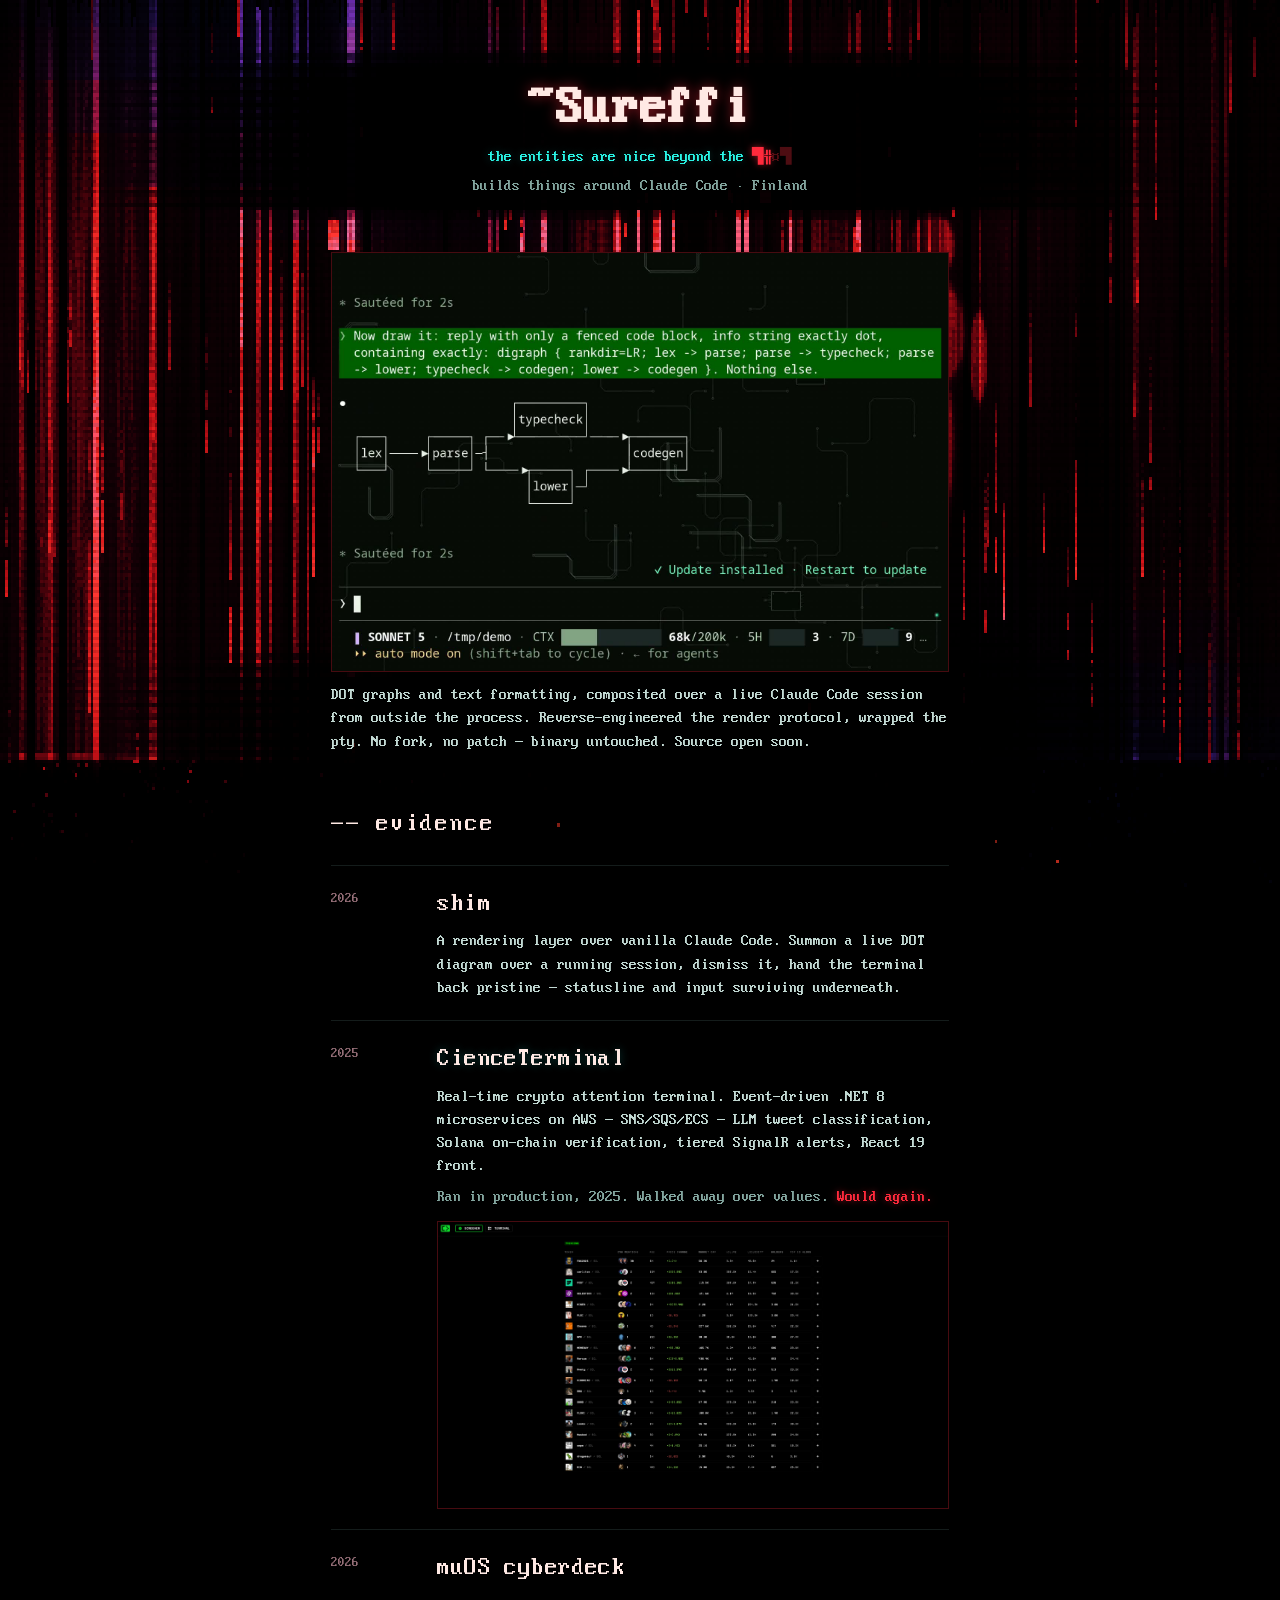
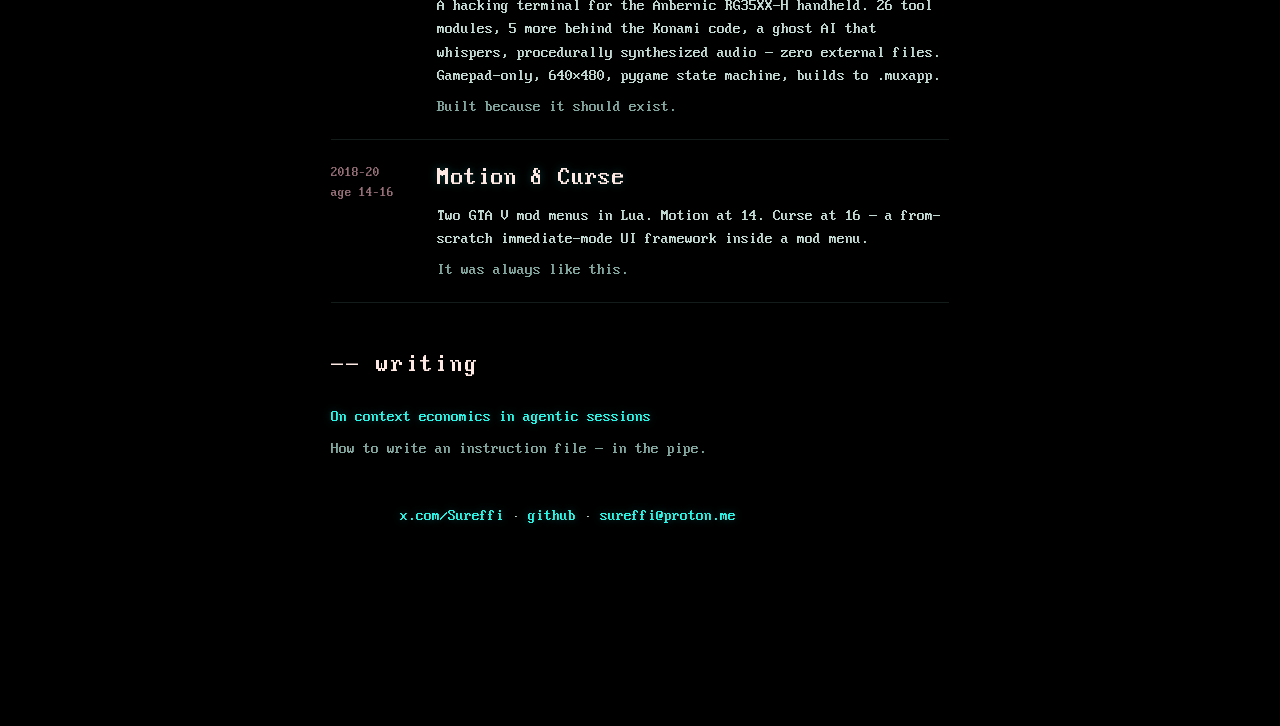
==== commit 213aca5c: "Typography pass + brand mints - section heads to 24px: the skeleton shows - two meta-notes struck (c" ====
--- a/index.html
+++ b/index.html
@@ -40,7 +40,7 @@
         text-shadow: 0 0 8px var(--dim), 0 1px 2px rgba(0, 0, 0, .9); }
     a:hover { color: var(--rose);
               text-shadow: 0 0 9px rgba(255, 42, 60, .35), 0 1px 2px rgba(0, 0, 0, .9); }
-    a:visited { color: #cd7fd6; }
+    a:visited { color: var(--cyan); }
 
     /* the wall, behind everything you read. one layer, one canvas: the
        embers, the glass raster and the vignette all live inside the blit
@@ -81,8 +81,8 @@
 
     .block { margin: clamp(22px, 5vh, 44px) 0; }
     .section-head {
-      margin: 0 0 .7em; font-size: 14px; font-weight: normal;
-      color: var(--rose); letter-spacing: .16em;
+      margin: 0 0 .9em; font-size: 24px; font-weight: normal;
+      color: var(--rose); letter-spacing: .12em;
       text-shadow: 0 1px 2px rgba(0, 0, 0, .9);
     }
     .block p { margin: 0 auto; max-width: 60ch; }
@@ -118,6 +118,7 @@
     .what h3 a:hover { color: var(--cyan); }
     .what p { margin: .5em 0 0; max-width: none; }
     .note { color: #83a69f; }
+    section .piecegap p { margin-top: .6em; }
     .witness { color: #6b8f8a; margin-top: 1.2em; }
     @media (max-width: 560px) {
       .exhibit { grid-template-columns: 1fr; gap: 2px; }
@@ -154,7 +155,6 @@
           <p class="ink">A rendering layer over vanilla Claude Code. Summon a live
           DOT diagram over a running session, dismiss it, hand the terminal back
           pristine &mdash; statusline and input surviving underneath.</p>
-          <p class="note ink">The clip above is one take, unedited.</p>
         </div>
       </div>
 
@@ -189,8 +189,6 @@
           <h3 class="ink"><a href="https://github.com/Sureffi/Fivem-lua-mod-menus">Motion &amp; Curse</a></h3>
           <p class="ink">Two GTA V mod menus in Lua. Motion at 14. Curse at 16 &mdash;
           a from-scratch immediate-mode UI framework inside a mod menu.</p>
-          <p class="note ink">The first menu, at 13, was named Cience. The terminal
-          above inherited it.</p>
           <p class="note ink">It was always like this.</p>
         </div>
       </div>
@@ -198,8 +196,8 @@
 
     <section class="block">
       <h2 class="section-head ink" data-decode data-clear>&#9472;&#9472; writing</h2>
-      <p class="ink" data-clear><a href="https://x.com/Sureffi/status/2078201650133741766">On context economics in agentic sessions</a></p>
-      <p class="note ink" data-clear>How to write an instruction file &mdash; in the pipe.</p>
+      <p class="ink" data-clear style="margin:0"><a href="https://x.com/Sureffi/status/2078201650133741766">On context economics in agentic sessions</a></p>
+      <p class="note ink" data-clear style="margin:.6em 0 0">How to write an instruction file &mdash; in the pipe.</p>
     </section>
 
     <footer class="block">
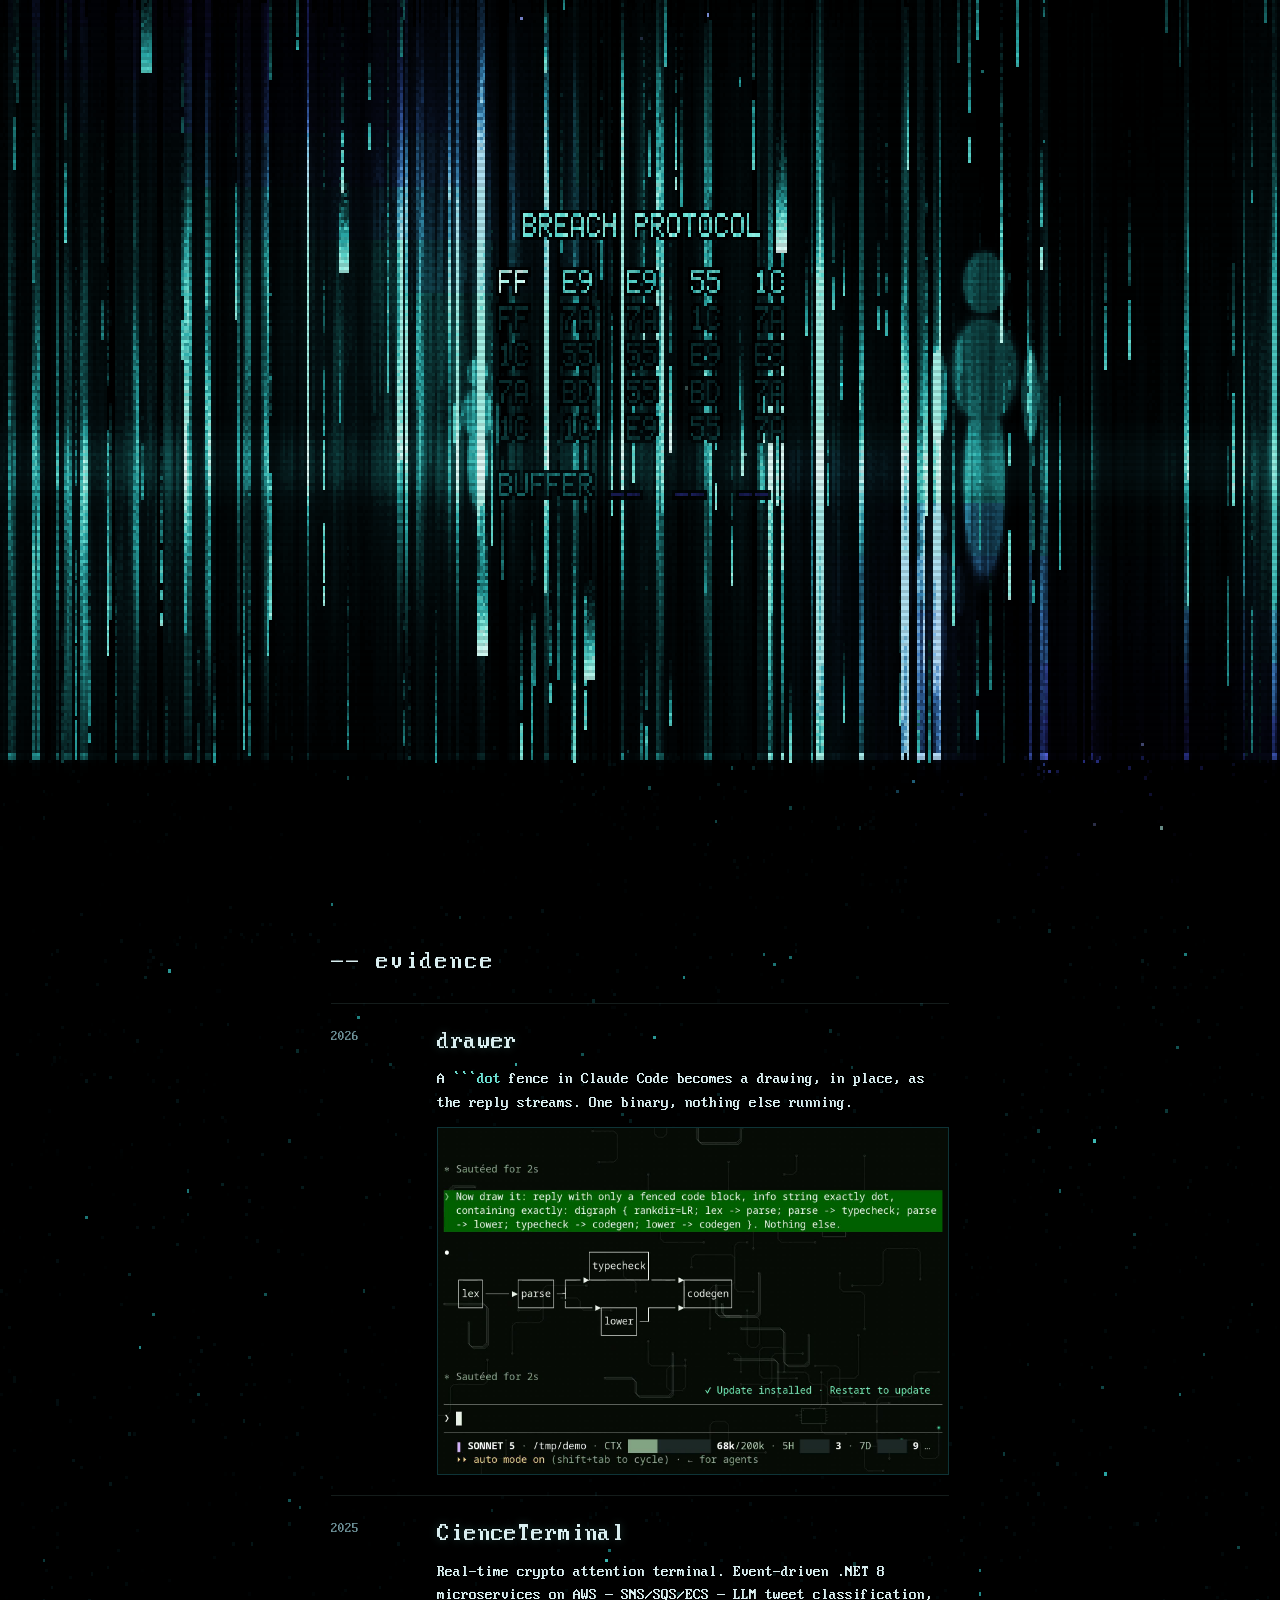
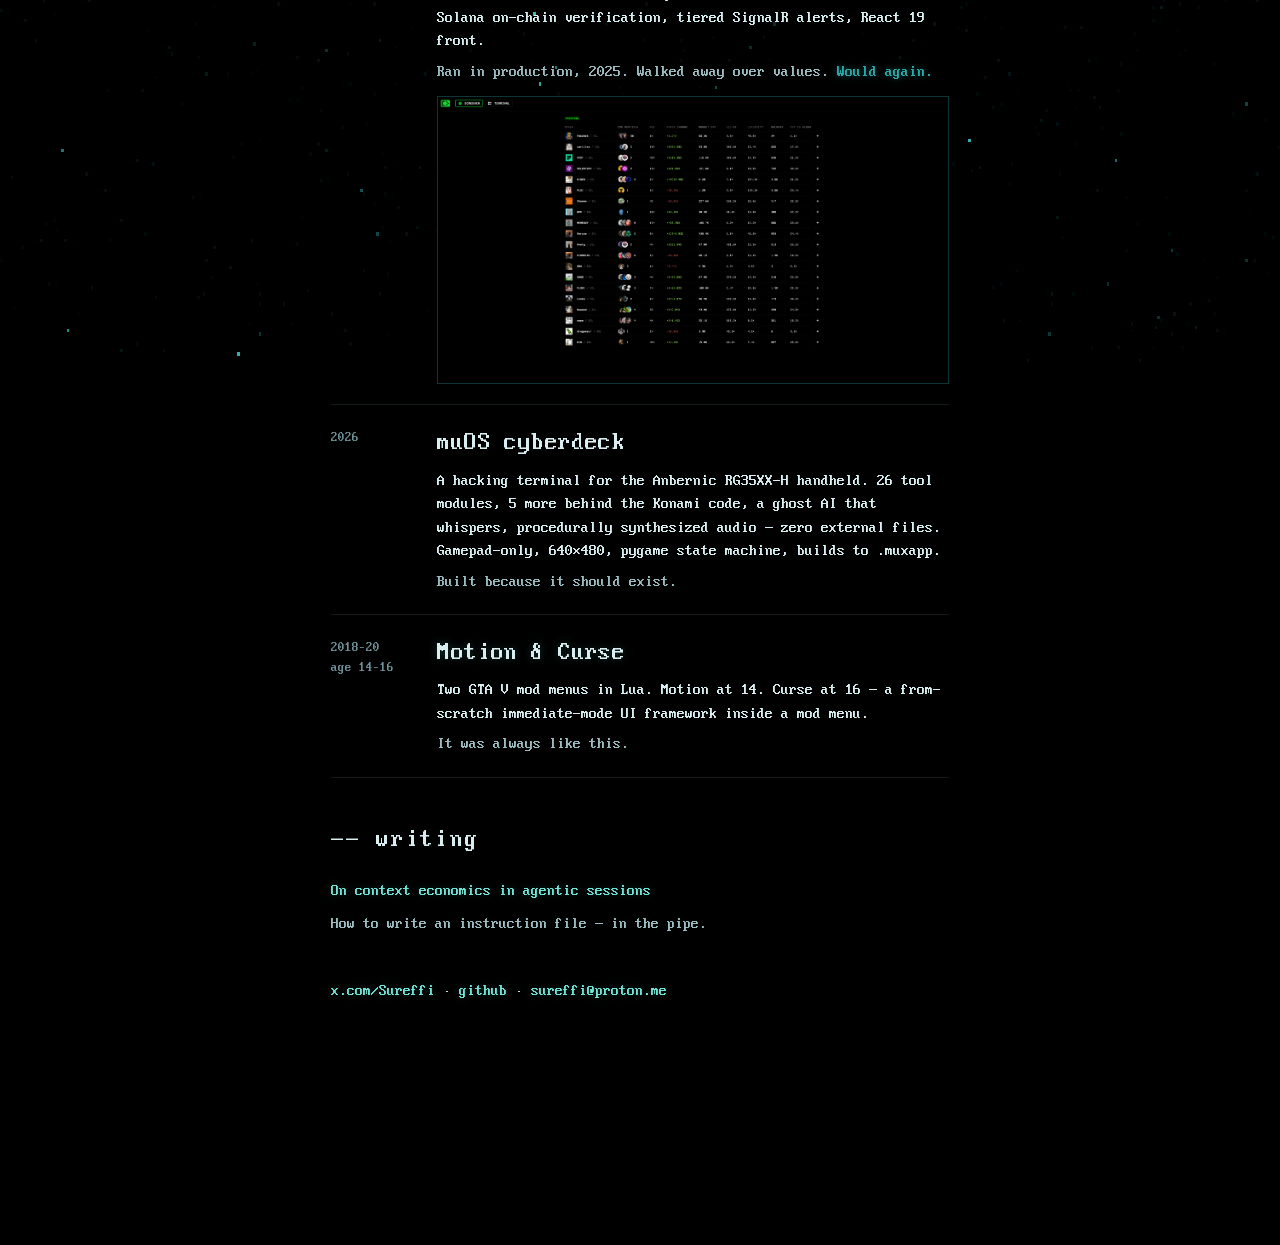
==== commit 1bb12072: "The teal wall goes live index-teal.html becomes index.html: the blackwall, the breach, the agents ea" ====
--- a/index.html
+++ b/index.html
@@ -4,6 +4,15 @@
   <meta charset="UTF-8">
   <meta name="viewport" content="width=device-width, initial-scale=1">
   <title>~Sureffi</title>
+  <script>
+    // the breach plays once per visit; decided before first paint so the name never flashes early
+    document.documentElement.classList.add('walled');
+    try {
+      if (!sessionStorage.getItem('booted') &&
+          !matchMedia('(prefers-reduced-motion: reduce)').matches)
+        document.documentElement.classList.add('boot');
+    } catch (e) {}
+  </script>
 
   <style>
     /* Web IBM VGA 8x16 (c) VileR / int10h.org, CC BY-SA 4.0 - vendored in fonts/ */
@@ -13,113 +22,106 @@
       font-display: swap;
     }
 
+    /* the rice's palette, names kept */
     :root {
-      --ink:  #c3dad4;                 /* resolved text — desaturated, reads calm */
-      --cyan: #2af5e6;                 /* links */
-      --dim:  rgba(42, 245, 230, .26);
-      --mag:  #ff3df0;                 /* sigils, selection */
-      --red:  #ff2a3c;                 /* heat */
-      --rose: #ffe9e4;                 /* white-hot — the wall's voice, headings */
-      --gut:  clamp(18px, 4vw, 64px);
+      --bg:      #04070b;              /* blue-black field */
+      --fg:      #d9eef0;              /* cold paper-white */
+      --dim:     #9cbcc2;              /* readable secondary ink */
+      --muted:   #6e9299;              /* recessed tertiary ink */
+      --accent:  #6fe3d6;              /* teal: live signal */
+      --accent2: #9aa6ff;              /* periwinkle: identity */
+      --rain:    #2aa9a8;              /* the streaks */
+      --glow:    rgba(111, 227, 214, .26);
+      --edge:    rgba(42, 169, 168, .28);
+      --hair:    rgba(165, 227, 221, .12);
+      --ground:  0 1px 2px rgba(0, 0, 0, .9);
+      --gut:     clamp(18px, 4vw, 64px);
     }
     * { box-sizing: border-box; }
-    html { background: #000; }
+    html { background: var(--bg); overflow-x: clip; }
+    html.walled { background: #000; }   /* past the wall's foot the floor goes on, black */
     html, body { min-height: 100%; }
     body {
-      margin: 0;
-      background: transparent;         /* there is no page. there is only the wall */
-      color: var(--ink);
+      margin: 0; position: relative;
+      color: var(--fg);
       font-family: "Px437 IBM VGA 8x16", "PxPlus IBM VGA8", "IBM VGA 8x16",
                    ui-monospace, "Cascadia Mono", Menlo, Consolas, monospace;
       font-size: 15px; line-height: 1.55;
       cursor: crosshair;
     }
-    ::selection { background: var(--mag); color: #000; }
-
-    a { color: var(--cyan); text-decoration: none;
-        text-shadow: 0 0 8px var(--dim), 0 1px 2px rgba(0, 0, 0, .9); }
-    a:hover { color: var(--rose);
-              text-shadow: 0 0 9px rgba(255, 42, 60, .35), 0 1px 2px rgba(0, 0, 0, .9); }
-    a:visited { color: var(--cyan); }
-
-    /* the wall, behind everything you read. one layer, one canvas: the
-       embers, the glass raster and the vignette all live inside the blit
-       now — old iron pays per compositor layer, so there is only one */
+    ::selection { background: var(--accent2); color: #000; }
+
+    a, a:visited { color: var(--accent); text-decoration: none;
+                   text-shadow: 0 0 8px var(--glow), var(--ground); }
+    a:hover { color: var(--fg); text-shadow: 0 0 9px rgba(111, 227, 214, .35), var(--ground); }
+
+    /* the wall stands at the head of the page, one screen of it, and the
+       floor runs on under all the rest. scroll and the view pans down: the
+       floor comes up with the page, the wall, further off, lags and sinks
+       behind the floor's edge */
     #wall {
-      position: fixed; inset: 0;
-      width: 100vw; height: 100vh;
+      position: absolute; top: 0; left: 0;
+      width: 100vw; height: 100%;
       pointer-events: none;
       z-index: -2; image-rendering: pixelated;
     }
 
-    /* the page rides on the wall */
+    /* the page: the masthead on the wall, the rest on the floor */
     #page {
       position: relative; z-index: 2;
-      width: fit-content;                         /* shrink to the words, no wider */
-      max-width: min(680px, calc(100vw - 2 * var(--gut)));
-      margin: clamp(40px, 9vh, 120px) auto clamp(120px, 22vh, 220px);
-      padding: 0 var(--gut);
-      text-align: center;                         /* the wall's words gather to the middle */
-    }
-
-    /* each line sits in a shadow the wall casts around it (a clearing), and
-       carries its own grounding so the glyphs survive the brighter curtain */
-    .ink { text-shadow: 0 1px 2px rgba(0, 0, 0, .95), 0 0 9px rgba(0, 0, 0, .65); }
-
-    /* transmission anatomy: resolved ink ← white-hot burn point ← blood static */
-    .hot { color: var(--red); text-shadow: 0 0 7px rgba(255, 42, 60, .55); }
-    .raw { color: rgba(255, 42, 60, .30); text-shadow: none; }
-
-    .masthead { margin-bottom: clamp(28px, 6vh, 56px); }
+      width: 100%; max-width: min(720px, calc(100vw - 2 * var(--gut)));
+      margin: 0 auto;
+      padding: 0 var(--gut) clamp(120px, 22vh, 220px);
+    }
+
+    /* transmission anatomy: resolved ink ← burn point ← static */
+    .hot { color: var(--rain); text-shadow: 0 0 7px rgba(42, 169, 168, .55); }
+    .raw { color: rgba(42, 169, 168, .30); text-shadow: none; }
+
+    /* the masthead is a whole screen, centered on the curtain, not the
+       window: the dust takes the bottom sixth */
+    .masthead {
+      position: relative; min-height: 100svh; padding-bottom: 14svh;
+      display: flex; flex-direction: column; justify-content: center;
+      text-align: center;
+      width: 100vw; margin-left: calc(50% - 50vw);   /* the name outgrows the column */
+      user-select: none; pointer-events: none;       /* it's the wall's: clicks go through */
+    }
     #title {
-      margin: 0; font-size: clamp(28px, 7vw, 52px); line-height: 1.1;
-      color: #ffe9e4; letter-spacing: .04em;      /* white-hot */
-      text-shadow: 0 0 13px rgba(255, 42, 60, .50), 0 1px 2px rgba(0, 0, 0, .9);
-    }
-    .tagline { margin: .5em 0 0; color: var(--cyan);
-               text-shadow: 0 0 8px var(--dim), 0 1px 2px rgba(0, 0, 0, .9); }
+      margin: 0; line-height: 1.1; letter-spacing: .04em;
+      font-size: clamp(48px, 13vw, 400px);
+      text-shadow: 0 0 .25em rgba(111, 227, 214, .50), var(--ground);
+    }
+    .tagline { margin: .6em 0 0; color: var(--accent); font-size: clamp(18px, 2vw, 32px);
+               text-shadow: 0 0 8px var(--glow), var(--ground); transition: opacity .35s; }
+    .boot #title, .boot .tagline { visibility: hidden; }
+    .walled #title { color: transparent; text-shadow: none; }
+    .eaten { opacity: 0; }
 
     .block { margin: clamp(22px, 5vh, 44px) 0; }
+    .block p { margin: 0; }
     .section-head {
       margin: 0 0 .9em; font-size: 24px; font-weight: normal;
-      color: var(--rose); letter-spacing: .12em;
-      text-shadow: 0 1px 2px rgba(0, 0, 0, .9);
-    }
-    .block p { margin: 0 auto; max-width: 60ch; }
-    .todo { color: #7c5860; }          /* fill-me-in markers */
-
-    .links { list-style: none; margin: 0; padding: 0; }
-    .links li { padding: 2px 0; white-space: nowrap;
-                overflow: hidden; text-overflow: ellipsis; }
-    .links li .note { color: #6b8f8a; }
+      letter-spacing: .12em; text-shadow: var(--ground);
+    }
+    .note { color: var(--dim); }
+
+    .exhibit { display: grid; grid-template-columns: 84px 1fr; gap: 0 22px;
+               padding: 20px 0; border-top: 1px solid var(--hair); }
+    .exhibit:last-of-type { border-bottom: 1px solid var(--hair); }
+    .when { color: var(--muted); font-size: 13px; padding-top: 3px; }
+    .what h3 { margin: 0 0 2px; font-size: 24px; font-weight: normal; letter-spacing: .06em; }
+    .what h3 a, .what h3 a:visited { color: var(--fg); }
+    .what h3 a:hover { color: var(--accent); }
+    .what p { margin: .5em 0 0; }
+    .what code { font: inherit; color: var(--accent); }
+    .what img, .what video { display: block; width: 100%; margin-top: 12px;
+                             border: 1px solid var(--edge); background: var(--bg); }
 
     @media (max-width: 720px) {
       body { font-size: 14px; }
       :root { --gut: 16px; }
     }
-
-    /* ── evidence furniture: the witnessed draft, re-inked for the wall ── */
-    #page { text-align: left; width: 100%;
-            max-width: min(720px, calc(100vw - 2 * var(--gut))); }
-    .masthead { text-align: center; }
-    .plainline { color: #83a69f; margin: .4em 0 0; text-align: center; }
-    .lead { margin: 0 0 clamp(28px, 6vh, 52px); }
-    .lead video, .exhibit img { display: block; width: 100%;
-      border: 1px solid rgba(255, 42, 60, .28); background: #000; }
-    .exhibit img { margin-top: 12px; }
-    .lead figcaption { margin-top: 12px; }
-    .exhibit { display: grid; grid-template-columns: 84px 1fr; gap: 0 22px;
-      padding: 20px 0; border-top: 1px solid rgba(165, 227, 221, .12); }
-    .exhibit:last-of-type { border-bottom: 1px solid rgba(165, 227, 221, .12); }
-    .when { color: #977079; font-size: 13px; padding-top: 3px; }
-    .what h3 { margin: 0 0 2px; font-size: 24px; font-weight: normal;
-      color: var(--rose); letter-spacing: .06em; }
-    .what h3 a, .what h3 a:visited { color: var(--rose); }
-    .what h3 a:hover { color: var(--cyan); }
-    .what p { margin: .5em 0 0; max-width: none; }
-    .note { color: #83a69f; }
-    section .piecegap p { margin-top: .6em; }
-    .witness { color: #6b8f8a; margin-top: 1.2em; }
     @media (max-width: 560px) {
       .exhibit { grid-template-columns: 1fr; gap: 2px; }
     }
@@ -132,115 +134,94 @@
 
   <main id="page">
     <header class="masthead">
-      <h1 id="title" class="ink" data-decode data-clear>~Sureffi</h1>
-      <p class="tagline ink" data-decode data-clear>the entities are nice beyond the wall</p>
-      <p class="plainline ink" data-clear>builds things around Claude Code &middot; Finland</p>
+      <h1 id="title" data-decode data-clear>~Sureffi</h1>
+      <p class="tagline" data-decode data-clear>the entities are nice beyond the wall</p>
     </header>
 
-    <figure class="lead">
-      <video src="video/shim-clip.mp4" poster="img/shim-poster.jpg" autoplay loop muted playsinline></video>
-      <figcaption class="ink" data-clear>DOT graphs and text formatting, composited over a live
-      Claude Code session from outside the process. Reverse-engineered the render
-      protocol, wrapped the pty. No fork, no patch &mdash; binary untouched.
-      Source open soon.</figcaption>
-    </figure>
-
     <section class="block">
-      <h2 class="section-head ink" data-decode data-clear>&#9472;&#9472; evidence</h2>
+      <h2 class="section-head" data-decode>&#9472;&#9472; evidence</h2>
 
       <div class="exhibit">
-        <div class="when ink" data-clear>2026</div>
-        <div class="what" data-clear>
-          <h3 class="ink">shim</h3>
-          <p class="ink">A rendering layer over vanilla Claude Code. Summon a live
-          DOT diagram over a running session, dismiss it, hand the terminal back
-          pristine &mdash; statusline and input surviving underneath.</p>
+        <div class="when">2026</div>
+        <div class="what">
+          <h3><a href="https://github.com/Sureffi/drawer">drawer</a></h3>
+          <p>A <code>```dot</code> fence in Claude Code becomes a drawing, in place,
+          as the reply streams. One binary, nothing else running.</p>
+          <video src="video/shim-clip.mp4" poster="img/shim-poster.jpg" autoplay loop muted playsinline></video>
         </div>
       </div>
 
       <div class="exhibit">
-        <div class="when ink" data-clear>2025</div>
-        <div class="what" data-clear>
-          <h3 class="ink"><a href="https://github.com/Sureffi/CienceTerminal">CienceTerminal</a></h3>
-          <p class="ink">Real-time crypto attention terminal. Event-driven .NET 8
+        <div class="when">2025</div>
+        <div class="what">
+          <h3><a href="https://github.com/Sureffi/CienceTerminal">CienceTerminal</a></h3>
+          <p>Real-time crypto attention terminal. Event-driven .NET 8
           microservices on AWS &mdash; SNS/SQS/ECS &mdash; LLM tweet classification,
           Solana on-chain verification, tiered SignalR alerts, React 19 front.</p>
-          <p class="note ink">Ran in production, 2025. Walked away over values.
+          <p class="note">Ran in production, 2025. Walked away over values.
           <span class="hot">Would again.</span></p>
           <img src="img/cienceterminal-main.png" alt="CienceTerminal main view" loading="lazy">
         </div>
       </div>
 
       <div class="exhibit">
-        <div class="when ink" data-clear>2026</div>
-        <div class="what" data-clear>
-          <h3 class="ink">muOS cyberdeck</h3>
-          <p class="ink">A hacking terminal for the Anbernic RG35XX-H handheld.
+        <div class="when">2026</div>
+        <div class="what">
+          <h3>muOS cyberdeck</h3>
+          <p>A hacking terminal for the Anbernic RG35XX-H handheld.
           26 tool modules, 5 more behind the Konami code, a ghost AI that
           whispers, procedurally synthesized audio &mdash; zero external files.
           Gamepad-only, 640&times;480, pygame state machine, builds to .muxapp.</p>
-          <p class="note ink">Built because it should exist.</p>
+          <p class="note">Built because it should exist.</p>
         </div>
       </div>
 
       <div class="exhibit">
-        <div class="when ink" data-clear>2018&ndash;20<br>age 14&ndash;16</div>
-        <div class="what" data-clear>
-          <h3 class="ink"><a href="https://github.com/Sureffi/Fivem-lua-mod-menus">Motion &amp; Curse</a></h3>
-          <p class="ink">Two GTA V mod menus in Lua. Motion at 14. Curse at 16 &mdash;
+        <div class="when">2018&ndash;20<br>age 14&ndash;16</div>
+        <div class="what">
+          <h3><a href="https://github.com/Sureffi/Fivem-lua-mod-menus">Motion &amp; Curse</a></h3>
+          <p>Two GTA V mod menus in Lua. Motion at 14. Curse at 16 &mdash;
           a from-scratch immediate-mode UI framework inside a mod menu.</p>
-          <p class="note ink">It was always like this.</p>
+          <p class="note">It was always like this.</p>
         </div>
       </div>
     </section>
 
     <section class="block">
-      <h2 class="section-head ink" data-decode data-clear>&#9472;&#9472; writing</h2>
-      <p class="ink" data-clear style="margin:0"><a href="https://x.com/Sureffi/status/2078201650133741766">On context economics in agentic sessions</a></p>
-      <p class="note ink" data-clear style="margin:.6em 0 0">How to write an instruction file &mdash; in the pipe.</p>
+      <h2 class="section-head" data-decode>&#9472;&#9472; writing</h2>
+      <p><a href="https://x.com/Sureffi/status/2078201650133741766">On context economics in agentic sessions</a></p>
+      <p class="note" style="margin-top:.6em">How to write an instruction file &mdash; in the pipe.</p>
     </section>
 
     <footer class="block">
-      <p class="ink" data-clear><a href="https://x.com/Sureffi">x.com/Sureffi</a> &middot;
+      <p><a href="https://x.com/Sureffi">x.com/Sureffi</a> &middot;
       <a href="https://github.com/Sureffi">github</a> &middot;
       <a href="mailto:sureffi@proton.me">sureffi@proton.me</a></p>
-  
     </footer>
   </main>
 
   <noscript>
-    <marquee scrollamount="4" style="color:#ff2a3c">
+    <marquee scrollamount="4" style="color:#2aa9a8">
       ░▒▓ the wall is still here without the iron — javascript is off,
       so the curtain holds its breath tonight. ▓▒░
     </marquee>
   </noscript>
 
   <script>
-  // the glass tube is unbolted on this wall — its raster and vignette are
-  // baked into the blit itself (one compositor layer, kind to old iron).
-  // the engine's s2w() still asks about the barrel; tell it the glass is off.
-  const GLASS_ON = false, GLASS_K = 0.035;
-
-  // how often the brush touches the canvas. the sim always walks at 60 —
-  // this only meters the paint. 60, 30, or 15; the fans get a vote.
-  const PAINT_HZ = 30;
-
 (function () {
   /* ── the blackwall ────────────────────────────────────────────────────────
-     not rain on a wall anymore: the wall IS the data. a standing curtain of
-     red strands hanging from the dark, weather drifting behind it (crimson,
-     magenta, the rare cold violet), a furnace patch that wanders and burns,
-     and the things on the far side pressing close enough to glow. it stands
-     on a floor of burnt dust where small dark watchers have gathered. the
-     old wounds still work: clicks tear, tears bleed, slices shear sideways,
-     and the ink clears its own ground so you can read against the light. */
+     the wall IS the data. a standing curtain of teal strands hanging from
+     the dark, weather drifting behind it (rain, the deep indigo), a furnace
+     patch that wanders and burns, and the things on the far side pressing
+     close enough to glow. it stands on a floor of dust where small dark
+     watchers have gathered. clicks tear, slices shear sideways. */
   const FW = 480, FH = 270, MAX = 36;
   const HOR = 226;                   // the seam where the wall meets the dust
+  let CH = FH;                       // the canvas: the wall's screen, then the floor as far as the page goes
   const N = FW * FH;
   const cv = document.getElementById('wall');
-  const ctx = cv.getContext('2d', { alpha: false, desynchronized: true });
-  const img = ctx.createImageData(FW, FH);
-  const px32 = new Uint32Array(img.data.buffer);
+  const ctx = cv.getContext('webgl2', { alpha: false, antialias: false, depth: false, stencil: false,
+                                        premultipliedAlpha: false, desynchronized: true });
   let cur = new Uint8Array(N);
   let nxt = new Uint8Array(N);
   let cur32 = new Uint32Array(cur.buffer);  // 4-px windows over the same bytes:
@@ -251,13 +232,13 @@
   let rs = (Math.random() * 0xffffffff) | 0 || 0x2af5e6;
   function rnd() { rs ^= rs << 13; rs ^= rs >>> 17; rs ^= rs << 5; return (rs >>> 0) / 4294967296; }
 
-  /* two bloods, eight mixtures: the hot ramp (black → crimson → pink-white)
-     and the cold one (black → indigo → violet-white). every pixel picks its
-     mixture from the weather; the heat layer always burns pure hot. */
-  const HOTS  = [[0,[0,0,0]],[.22,[22,0,6]],[.45,[118,6,16]],[.65,[212,18,24]],
-                 [.80,[255,52,44]],[.92,[255,110,154]],[1,[255,240,244]]];
-  const COOLS = [[0,[0,0,0]],[.22,[6,6,28]],[.45,[34,24,110]],[.65,[88,48,196]],
-                 [.80,[150,96,244]],[.92,[212,164,255]],[1,[246,240,255]]];
+  /* two waters, eight mixtures: the rain ramp (black → teal → white-teal)
+     and the deep one (black → indigo → periwinkle-white). every pixel picks
+     its mixture from the weather; the heat layer always burns pure rain. */
+  const HOTS  = [[0,[0,0,0]],[.22,[4,18,20]],[.45,[16,72,72]],[.65,[42,169,168]],
+                 [.80,[111,227,214]],[.92,[180,242,232]],[1,[220,248,244]]];
+  const COOLS = [[0,[0,0,0]],[.22,[8,8,28]],[.45,[32,38,110]],[.65,[74,85,200]],
+                 [.80,[154,166,255]],[.92,[200,210,255]],[1,[235,240,255]]];
   function rampAt(stops, t) {
     let a = stops[0], b = stops[stops.length - 1];
     for (let s = 0; s < stops.length - 1; s++)
@@ -267,8 +248,8 @@
             a[1][1] + (b[1][1] - a[1][1]) * f,
             a[1][2] + (b[1][2] - a[1][2]) * f];
   }
-  /* two banks: clean rows and raster rows — the glass tube's scanlines are
-     baked into the palette, so the striping costs nothing per pixel */
+  /* two banks: clean rows and raster rows — the scanlines are baked into
+     the palette, so the striping costs nothing per pixel */
   const SCAN = .14, PB = 8 * (MAX + 1);
   const PAL = new Uint32Array(2 * PB);          // PAL[bank + hue*37 + level]
   for (let h = 0; h < 8; h++) {
@@ -287,8 +268,7 @@
   const CL = new Uint8Array(256);
   for (let k = 0; k < 256; k++) CL[k] = Math.round(Math.pow(k / 255, 1.32) * 32);
 
-  // the vignette, baked: the old overlay cost a compositor layer; its
-  // darkening lives here now, one multiply per pixel (256 = untouched)
+  // the vignette, baked: one multiply per pixel (256 = untouched)
   const VIG = new Uint16Array(N);
   for (let y = 0; y < FH; y++) for (let x = 0; x < FW; x++) {
     const ux = x / FW - .5, uy = y / FH - .5;
@@ -296,120 +276,58 @@
     VIG[y * FW + x] = 256 * (1 - .45 * t);
   }
 
-  function s2w(px, py) {             // screen → wall, through the (future) barrel
-    const k = GLASS_ON ? GLASS_K : 0;
-    const ux = px / innerWidth - .5, uy = py / innerHeight - .5;
-    const m = 1 + k * (ux * ux + uy * uy) * 4;
-    return [(.5 + ux * m) * FW, (.5 + uy * m) * FH];
-  }
-
-  /* the ink registry: whatever is currently written on the wall. the
-     colloquy hands us its living elements; we measure them at the cool
-     cadence. calm ones get a shadow pressed under them (a clearing);
-     all of them shear when a scan tear crosses their rows. */
+  /* depth on the pan: the floor and the page move together; the wall is
+     further off and slides at .6 their pace, what's behind it at .45 */
+  const KW = .6, KB = .45;
+  let rowPx = 1;                     // css px per wall row: a screen is FH of them
+  const probe = document.createElement('div');
+  probe.style.cssText = 'position:absolute;top:0;width:0;height:100svh;visibility:hidden';
+  document.body.append(probe);
+  function measure() {
+    rowPx = probe.offsetHeight / FH || 1;
+    const ch = Math.max(FH, Math.round(cv.clientHeight / rowPx));
+    if (ch === CH) return;
+    CH = cv.height = ch;
+    if (glass) glass.size();
+  }
+  function lag(k) {                  // rows a layer at pace k trails the page by
+    return (1 - k) * Math.min(scrollY / rowPx, FH);
+  }
+  function s2w(px, py) {             // screen px → wall px, wherever the scroll has it
+    const r = cv.getBoundingClientRect();
+    const y = (py - r.top) / r.height * CH;
+    return [(px - r.left) / r.width * FW, y < HOR ? y - lag(KW) : y];
+  }
+
+  /* the ink registry: the page's lines, measured into wall rows at the
+     weather's cadence. a wild slice crossing their rows yanks them
+     sideways; the ambient tears miss them. */
   let inks = [];
-  function setInks(list) {
-    needCool = true;                 // fresh registry: recarve on the next step
+  function setInks(els) {
+    needSurvey = true;               // fresh registry: measure on the next step
     const old = new Map(inks.map(I => [I.el, I]));
-    inks = list.map(o => old.get(o.el) ||
-      { el: o.el, calm: o.calm !== false, wy0: 0, wy1: -1, jolt: 0 });
+    inks = els.map(el => old.get(el) || { el, wy0: 0, wy1: -1, jolt: 0 });
     for (const [el, I] of old)
       if (!inks.includes(I) && I.jolt) el.style.translate = '';
   }
-
-  const tears = [];                  // violent breaches: {cx, cy, r, t0, dur}
-
-  /* the cooling map, rebuilt ~15 Hz. tears carve hard voids with molten
-     rims; clearings press soft graded shadows (calm) under living ink */
-  const dscr = new Float32Array(N);
-  const hard = new Uint8Array(N);
-  const rim  = new Uint8Array(N);
-  const calm = new Uint8Array(N);
-  const p1 = new Uint8Array(N), p2 = new Uint8Array(N);
-  const P1Q = .55 * 255 | 0;         // the quiet decay floor, precomputed
-  let coolFlat = false;              // true ⇒ no tears: hard/rim/p1/p2 are constants
-
-  function carve(r, now, ph) {       // press one clearing into the calm field
-    const [cx, cy] = s2w((r.left + r.right) / 2, (r.top + r.bottom) / 2);
-    const rx = Math.max(3.5, r.width / 2 / innerWidth * FW * 1.08 + 2);
-    const ry = Math.max(2.2, r.height / 2 / innerHeight * FH * 1.30 + 1.6);
-    const x0 = Math.max(0, cx - rx * 1.7 | 0), x1 = Math.min(FW - 1, cx + rx * 1.7 | 0);
-    const y0 = Math.max(0, cy - ry * 2.2 | 0), y1 = Math.min(FH - 1, cy + ry * 2.2 | 0);
-    for (let y = y0; y <= y1; y++) {
-      const wob = 1 + .09 * Math.sin(y * 1.7 + ph + now * .0011);   // edge breathes
-      const dy = (y - cy) / (ry * wob);
-      for (let x = x0; x <= x1; x++) {
-        const dx = (x - cx) / (rx * wob);
-        const q = dx * dx * dx * dx + dy * dy * dy * dy;   // e⁴ — take the root
-        if (q >= 5.772) continue;                          // only at the fringe (1.55⁴)
-        const v = q <= 1 ? 255                             // full inside, soft fringe
-                : (1.55 - Math.sqrt(Math.sqrt(q))) / .55 * 255 | 0;
-        const i = y * FW + x;
-        if (v > calm[i]) calm[i] = v;
-      }
-    }
-  }
-
-  function rebuildCool(now) {
-    for (let t = tears.length - 1; t >= 0; t--)
-      if (now - tears[t].t0 >= tears[t].dur) tears.splice(t, 1);
-    if (!tears.length) {
-      /* no open wounds: the whole field is one constant. write it once and
-         let fade() take the quiet road until the next click */
-      if (!coolFlat) { hard.fill(0); rim.fill(0); p1.fill(P1Q); p2.fill(0); coolFlat = true; }
-    } else {
-      coolFlat = false;
-      dscr.fill(1e9);
-      for (const tr of tears) {
-        const p = (now - tr.t0) / tr.dur;
-        const o = p < .12 ? 1 - Math.pow(1 - p / .12, 3)
-                          : Math.cos((p - .12) / .88 * Math.PI / 2);
-        const x0 = Math.max(1, tr.cx - tr.r * 2 | 0), x1 = Math.min(FW - 2, tr.cx + tr.r * 2 | 0);
-        const y0 = Math.max(1, tr.cy - tr.r * 2 | 0), y1 = Math.min(FH - 2, tr.cy + tr.r * 2 | 0);
-        for (let y = y0; y <= y1; y++) for (let x = x0; x <= x1; x++) {
-          const i = y * FW + x;
-          const dx = (x - tr.cx) / tr.r, dy = (y - tr.cy) / tr.r;
-          const d = (Math.sqrt(dx * dx + dy * dy) - o) * tr.r;
-          if (d < dscr[i]) dscr[i] = d;
-        }
-      }
-      for (let i = 0; i < N; i++) {
-        const d = dscr[i];
-        hard[i] = d <= 0 ? 1 : 0;
-        rim[i] = d > -1.4 && d < 1.8 ? 1 : 0;
-        /* decay is brisk (floor .55) so the heat layer's glow stays local to
-           seeds and rims — the curtain carries the ambient light now */
-        const base = d <= 0 ? 2.4 : Math.max(.55, 2.4 - d * .095);
-        p1[i] = Math.min(base, 1) * 255;
-        p2[i] = Math.max(0, Math.min(base - 1, 1)) * 255;
-      }
-    }
-    calm.fill(0);
+  function survey(now) {
     inks = inks.filter(I => I.el.isConnected);
-    let ph = 0;
     for (const I of inks) {
       const r = I.el.getBoundingClientRect();
-      ph += 2.7;
       if (!r.width || !r.height) { I.wy1 = -1; continue; }
-      I.wy0 = Math.max(0, (r.top / innerHeight * FH - 1) | 0);
-      I.wy1 = Math.min(FH - 1, Math.ceil(r.bottom / innerHeight * FH) + 1);
-      if (I.calm) carve(r, now, ph);
-    }
-    weather(now);                    // the weather turns at the cool cadence
-  }
+      I.wy0 = Math.max(0, (s2w(0, r.top)[1] - 1) | 0);
+      I.wy1 = Math.min(FH - 1, Math.ceil(s2w(0, r.bottom)[1]) + 1);
+    }
+    weather(now);                    // the weather turns at the same cadence
+  }
+  const P1Q = .55 * 255 | 0;         // the heat's decay odds, precomputed
 
   let mode = 'idle';                 // 'idle' | 'working'
 
   /* attention: the spot the wall is watching. it wanders when you idle,
-     and comes to your caret when you speak. the weather burns around it. */
+     and comes to your cursor. the weather burns around it. */
   const att = { x: FW / 2, y: FH * .45, tx: FW * .5, ty: FH * .4, hold: 0 };
   let wanderAt = 4000;
-  function attend(px, py, ms) {
-    const p = s2w(px, py);
-    att.tx = p[0]; att.ty = p[1];
-    att.hold = performance.now() + (ms || 4000);
-    lively(1400);
-  }
   let gatherUntil = 0, gx = 0, gy = 0;
   function gather(px, py, ms) {      // the wall draws itself in before it speaks
     const p = s2w(px, py);
@@ -420,24 +338,19 @@
   }
 
   /* ── the weather ──
-     a coarse field of blood-light drifting behind the curtain. brightness
-     blooms and starves; hue runs red, and only the strongest cold patches
-     survive as violet. two burns ride it: a furnace that wanders the far
+     a coarse field of light drifting behind the curtain. brightness blooms
+     and starves; hue runs teal, and only the strongest deep patches survive
+     as indigo. two burns ride it: a furnace that wanders the far
      side, and the wall's own gaze — it glows where it looks, and it looks
      at your hands. */
   const GW = 31, GH = 18;
-  const aurB = new Uint8Array(N), hueIx = new Uint8Array(N);
   const gB = new Float32Array(GW * GH), gH = new Float32Array(GW * GH);
-  const bx0 = new Uint16Array(FW), bx1 = new Uint16Array(FW), bxf = new Float32Array(FW),
-        bxn = new Uint16Array(FW), rowB = new Float32Array(GW);
-  for (let x = 0; x < FW; x++) {
-    const g = x / FW * (GW - 1);
-    bx0[x] = g | 0; bx1[x] = Math.min(GW - 1, (g | 0) + 1); bxf[x] = g - (g | 0);
-    bxn[x] = bxf[x] < .5 ? bx0[x] : bx1[x];
-  }
+  const wx = new Uint16Array(GW * GH * 2);       // both, fixed-point, for the glass
+  let wxUp = false;
   const furn = { x: GW * .62, y: GH * .40, tx: GW * .62, ty: GH * .40, at: 0 };
+  let warp = 0;                      // time the wall skipped while you weren't looking
   function weather(now) {
-    const T = still ? now * .3 : now;
+    const T = (still ? now * .3 : now) + warp;
     if (now > furn.at) {
       furn.tx = GW * (.12 + rnd() * .76); furn.ty = GH * (.10 + rnd() * .60);
       furn.at = now + 7000 + rnd() * 9000;
@@ -459,12 +372,12 @@
       b += .34 * Math.exp(-(dx * dx + dyy * dyy));           // the gaze
       if (b > .95) b = .95 + (b - .95) * .5;       // soft knee on the highs
       gB[cy * GW + cx] = b < .04 ? .04 : b > 1.4 ? 1.4 : b;
-      h = (h - .46) * 2.2;           // only the strong cold survives; it runs red
+      h = (h - .46) * 2.2;           // only the strong deep survives; the rest runs teal
       gH[cy * GW + cx] = h < 0 ? 0 : h > 1 ? 1 : h;
     }
     /* auto-exposure: when the sine phases align and the whole field runs
        hot, pull the frame back to its light budget — shapes keep their
-       contrast, the wall keeps its dark. EXPO is the knob: lower = moodier. */
+       contrast, the wall keeps its dark. */
     const EXPO = .60;                // the light budget: lower = moodier
     const DEPTH = .19;               // the spread floor: higher = starker
     const NG = GW * GH;
@@ -487,22 +400,8 @@
         gB[i] = b < .04 ? .04 : b > 1.4 ? 1.4 : b;
       }
     }
-
-    // pour the weather onto the pixels: bilinear is separable, so blend each
-    // grid row once and the sweep needs only the x-mix; nearest hue from a LUT
-    for (let y = 0; y < FH; y++) {
-      const g = y / FH * (GH - 1), y0 = g | 0, fy = g - y0;
-      const r0 = y0 * GW, r1 = Math.min(GH - 1, y0 + 1) * GW;
-      for (let c = 0; c < GW; c++) rowB[c] = gB[r0 + c] + (gB[r1 + c] - gB[r0 + c]) * fy;
-      const row = y * FW, rh = fy < .5 ? r0 : r1;
-      for (let x = 0; x < FW; x++) {
-        const b0 = rowB[bx0[x]];
-        const b = b0 + (rowB[bx1[x]] - b0) * bxf[x];
-        const a8 = b * 237;          // 128 ≈ neutral; the furnace doubles it
-        aurB[row + x] = a8 > 255 ? 255 : a8;
-        hueIx[row + x] = (gH[rh + bxn[x]] * 7.99) | 0;
-      }
-    }
+    for (let i = 0; i < NG; i++) { wx[2 * i] = Math.round(gB[i] * 237 * 64); wx[2 * i + 1] = (gH[i] * 7.99) | 0; }
+    wxUp = true;                     // the glass spreads it over the pixels
   }
 
   /* ── the curtain ──
@@ -514,9 +413,9 @@
   const baseCol = new Uint8Array(FW), spdCol = new Uint8Array(FW),
         offCol  = new Uint8Array(FW), topCol = new Uint8Array(FW),
         cb      = new Uint8Array(FW), colVi  = new Uint8Array(FW);
-  {
+  function mintCurtain() {
     /* the ground walk stays low — the dark is the fabric, strands are the
-       exception. bright bundles 1-4 columns wide land on it at a fixed
+       exception. bright bundles 1-3 columns wide land on it at a fixed
        rate, so every minting has the same sparse comb; only the placement
        differs. STRAND_P is the knob: higher = busier wall. */
     const STRAND_P = .075;
@@ -537,6 +436,7 @@
       topCol[x] = rnd() < .3 ? (rnd() * 9) | 0 : 0;   // a ragged upper hem
     }
   }
+  mintCurtain();
   const heroes = [];                 // a few strands burn brighter than their sisters
   for (let i = 0; i < 9; i++) heroes.push({ x: (rnd() * FW) | 0 });
   let heroSwapAt = 6000;
@@ -544,8 +444,8 @@
   const stripOf = new Uint8Array(FW);
   const stripMul = new Uint8Array(64), stripOff = new Uint8Array(64);
   let NS = 0;
-  {
-    let x0 = 0;
+  function mintStrips() {
+    let x0 = 0; NS = 0;
     while (x0 < FW && NS < 64) {
       const w = 8 + ((rnd() * 22) | 0);
       for (let x = x0; x < Math.min(FW, x0 + w); x++) stripOf[x] = NS;
@@ -554,6 +454,16 @@
       NS++; x0 += w;
     }
   }
+  mintStrips();
+  /* a new generation: the same wall, minted again, later. what was frozen
+     in it is gone, the others are somewhere else. */
+  function reseed() {
+    mintCurtain(); mintStrips();
+    for (const h of heroes) h.x = (rnd() * FW) | 0;
+    warp += 40000 + rnd() * 60000;
+    furn.x = furn.tx = GW * (.12 + rnd() * .76); furn.y = furn.ty = GH * (.10 + rnd() * .60);
+    cur.fill(0); nxt.fill(0);
+  }
   function glitchStrip() {           // one panel forgets itself
     const s = (rnd() * NS) | 0;
     stripMul[s] = rnd() < .15 ? 26 + ((rnd() * 55) | 0) : 150 + ((rnd() * 105) | 0);
@@ -569,11 +479,55 @@
     vmod[k] = Math.max(80, Math.min(255, 234 * wave * dash));
   }
   let flow = 0;
+  /* linked: the wall splits into three repos, one each, seams between
+     them. the frozen code jumps vertically in hard steps wherever they
+     push through it: where they land, along the way, and under every
+     packet. */
+  const colJolt = new Int16Array(FW), colGlow = new Uint8Array(FW), colTint = new Uint8Array(FW);
+  const REG = [[FW * 2 / 3 | 0, FW], [0, FW / 3 | 0], [FW / 3 | 0, FW * 2 / 3 | 0]];
+  let linkPh = 0, linkA = 0, linkT0 = 0, linkDirty = false;
+  const colTmp = new Uint8Array(HOR);
+  function jolt(c, d) {              // a column of frozen code jumps d rows, hard
+    colJolt[c] = (colJolt[c] + d) & 255;
+    for (let y = 0; y < HOR; y++) colTmp[(y + d + HOR * 4) % HOR] = cur[y * FW + c];
+    for (let y = 0; y < HOR; y++) cur[y * FW + c] = colTmp[y];
+  }
+  function touchCols(x, sc) {        // one of them lands: the code under it shifts
+    for (let c = Math.max(0, x - 8 * sc | 0); c < Math.min(FW, x + 8 * sc | 0); c++) {
+      jolt(c, ((rnd() - .5) * 60) | 0);
+      colGlow[c] = 90;
+    }
+  }
+  function wake(xa, xb, amp, glow) {  // the columns between two x's, pushed through
+    const a = Math.max(0, Math.min(xa, xb) | 0), b = Math.min(FW - 1, Math.max(xa, xb) | 0);
+    for (let c = a; c <= b; c++) {
+      jolt(c, ((rnd() < .5 ? -1 : 1) * (1 + rnd() * amp)) | 0);
+      if (glow > colGlow[c]) colGlow[c] = glow;
+    }
+  }
+  function linkFrame(dt) {
+    linkA = linkPh ? Math.min(1, linkA + dt / 250) : Math.max(0, linkA - dt / 600);
+    if (!linkA) {
+      if (linkDirty) { colJolt.fill(0); colGlow.fill(0); colTint.fill(0); linkDirty = false; }
+      return;
+    }
+    linkDirty = true;
+    colTint.fill(0);
+    for (let c = 0; c < FW; c++) {
+      colGlow[c] = (colGlow[c] * .6) | 0;
+      if (!linkPh) colJolt[c] = (colJolt[c] * .8) | 0;
+    }
+    for (const b of [REG[1][1], REG[2][1]]) {            // the seams between repos
+      colTint[b] = 1;
+      colGlow[b] = Math.max(colGlow[b], (190 * linkA) | 0);
+    }
+  }
   function dressColumns() {          // per frame: the columns, refreshed
     const fI = flow | 0;
     for (let x = 0; x < FW; x++) {
       cb[x] = (baseCol[x] * stripMul[stripOf[x]]) >> 8;
-      colVi[x] = (offCol[x] + stripOff[stripOf[x]] - ((fI * spdCol[x]) >> 4)) & 255;
+      colVi[x] = (offCol[x] + stripOff[stripOf[x]] - ((fI * spdCol[x]) >> 4) + colJolt[x]) & 255;
+      if (colGlow[x]) { const v = cb[x] + ((colGlow[x] * linkA) | 0); cb[x] = v > 255 ? 255 : v; }
     }
     for (const h of heroes) {
       const v = cb[h.x] + 110;
@@ -582,12 +536,11 @@
   }
 
   /* ── the others ──
-     they used to walk the far side as shadows. they have come closer.
      where they press against the veil the strands light up around their
      shapes — a head, a torso, a long skirt of glow — and now and then one
-     flares like it wants to be seen. they still drift toward whatever the
-     wall is watching. through a torn-open wound you can glimpse one raw:
-     cold violet-white, the color of the far side. */
+     flares like it wants to be seen. they drift toward whatever the wall is
+     watching. when they come through they're raw: periwinkle-white, the
+     color of the far side. */
   const apps = [   // they keep to the margins, mostly, where the ink isn't
     { ax: .80, ay: .36, wx: .10, wy: .09, s1: .000029, s2: .000041, ph: 0,   pull: .26, sc: 2.4,  base: 124 },
     { ax: .11, ay: .55, wx: .10, wy: .15, s1: .000043, s2: .000031, ph: 2.2, pull: .48, sc: 1.1,  base: 40 },
@@ -595,8 +548,18 @@
   ];
   const appB = new Uint8Array(N);
   const flare = { i: -1, t0: 0, at: 9000 };
+  const appC = apps.map(() => [0, 0]);          // each one's chest, in wall px
+  const charge = apps.map(() => 0);             // what it's holding: 0..1 as it eats, more as it links
+  /* hunting they stop being weather: hard-edged, rimmed, their own
+     colour, and they move in steps: hold, snap, hold. */
+  let solidA = 0, lastPA = 0;
+  const FORM = [1, -1, -1], FORMGAP = [6, 4, 34];   // tall one right, the small two left,
+  const FORMY = [0, -24, 22];                        // one high, one low: a triangle to link
   function pressApparitions(now) {
     appB.fill(0);
+    const dtp = Math.min(100, now - (lastPA || now)); lastPA = now;
+    solidA = gone ? 0
+           : hunting || linkPh ? Math.min(1, solidA + dtp / 200) : Math.max(0, solidA - dtp / 1200);
     if (!still && now > flare.at) {
       flare.i = (rnd() * apps.length) | 0;
       flare.t0 = now;
@@ -606,12 +569,54 @@
     const lean = now < gatherUntil ? 1.8 : 1;      // they crowd in when it speaks
     for (let k = 0; k < apps.length; k++) {
       const e = apps[k];
-      const bx = e.ax + e.wx * Math.sin(now * e.s1 + e.ph);
-      const by = e.ay + e.wy * Math.sin(now * e.s2 + e.ph * 1.7);
+      const bx = e.ax + e.wx * Math.sin((now + warp) * e.s1 + e.ph);
+      const by = e.ay + e.wy * Math.sin((now + warp) * e.s2 + e.ph * 1.7);
       const pull = Math.min(.8, e.pull * lean);
-      const cx = (bx + (afx - bx) * pull) * FW;
-      const cy = (by + (afy - by) * pull) * FH;
+      let cx = (bx + (afx - bx) * pull) * FW;
+      let cy = (by + (afy - by) * pull) * FH;
+      const S = e.st || (e.st = { x: cx, y: cy, fx: cx, fy: cy, tx: cx, ty: cy, t0: -1e9, next: 0, ox: 0, oy: 0 });
+      if (solidA && !hunting && !linkPh) {          // done: they hold their places
+        cx = S.x; cy = S.y; S.hold = true;
+      } else if (solidA) {
+        if (now > S.next) {
+          let tx = cx, ty = cy, cap = 34, gap = 260 + rnd() * 380;
+          const ylo = 19 * e.sc + 8, yhi = HOR - 28 * e.sc - 6;
+          if (hunting) {                           // hunting: either side of the name
+            tx = formMid + FORM[k] * (formHalf + 12 * e.sc + FORMGAP[k]);
+            ty = gy + 2 * e.sc + FORMY[k];
+          } else if (linkPh === 1) {               // linked: somewhere else in its own repo
+            const [r0, r1] = REG[k];
+            tx = r0 + 16 + rnd() * (r1 - r0 - 32);
+            ty = ylo + rnd() * (yhi - ylo);
+            cap = 90; gap = 420 + rnd() * 380; S.touch = now + 90;
+          } else {                                 // the last link: round the name, one below it
+            tx = k === 2 ? formMid : formMid + FORM[k] * (formHalf + 12 * e.sc + 6);
+            ty = k === 2 ? Math.min(yhi, gy + 70) : gy + 2 * e.sc;
+            cap = 110; gap = 160;
+          }
+          const dx = tx - S.x, dy = ty - S.y, d = Math.hypot(dx, dy);
+          if (d > cap) { tx = S.x + dx / d * cap; ty = S.y + dy / d * cap; }
+          S.fx = S.x; S.fy = S.y; S.tx = tx; S.ty = ty;
+          S.t0 = now; S.next = now + gap;
+        }
+        if (S.touch && now >= S.touch) { S.touch = 0; if (linkPh === 1) touchCols(S.tx | 0, e.sc); }
+        const q = Math.min(1, (now - S.t0) / 90), e3 = 1 - (1 - q) * (1 - q) * (1 - q);
+        const px = S.x;
+        S.x = S.fx + (S.tx - S.fx) * e3; S.y = S.fy + (S.ty - S.fy) * e3;
+        if (linkPh === 1 && q < 1) wake(px - 5 * e.sc, S.x + 5 * e.sc, 10, 70);   // the code it pushes through
+        cx = S.x; cy = S.y;
+      } else {                                     // and let go of them slowly
+        if (S.hold) { S.hold = false; S.ox = S.x - cx; S.oy = S.y - cy; }
+        const f = Math.pow(.9985, dtp);
+        S.ox *= f; S.oy *= f;
+        cx += S.ox; cy += S.oy;
+        S.x = cx; S.y = cy; S.next = 0;
+      }
+      appC[k][0] = cx; appC[k][1] = cy - 2 * e.sc;
       let br = e.base * (mode === 'working' ? 1.3 : 1);
+      const fd = now - faintT;                     // back beyond: a glow somewhere, then almost nothing
+      br *= fd < 2600 ? 1.9 - 1.7 * Math.pow(fd / 2600, .7) : .2 + .8 * Math.min(1, (fd - 2600) / 9000);
+      br *= 1 + huntA * 1.2 + charge[k] * 2.5;     // they come forward to eat
       if (k === flare.i) {
         const p = (now - flare.t0) / 2400;
         if (p < 1) br *= 1 + 1.5 * Math.sin(Math.PI * p);
@@ -631,7 +636,12 @@
         q = dx * dx + dy * dy; if (q < m) m = q;
         if (m < 1) {
           let g = (1 - m) * 2.2; if (g > 1) g = 1;               // filled body,
-          let v = (g * g * br) | 0; if (v > 255) v = 255;        // soft edge
+          let v = g * g * br;                                    // soft edge
+          if (solidA) {                                          // or hard, rimmed, lit from within
+            const body = m > .86 ? 190 : (70 + charge[k] * 45) * (1.2 - .6 * m);
+            v += (body - v) * solidA;
+          }
+          v = v > 255 ? 255 : v | 0;
           const i = y * FW + x;
           if (v > appB[i]) appB[i] = v;
         }
@@ -640,7 +650,7 @@
   }
 
   /* ── the floor ──
-     a sea of burnt packets at the wall's foot: clumped dust that twinkles
+     a sea of spent packets at the wall's foot: clumped dust that twinkles
      and creeps, a hot seam where wall meets ground, and the curtain's own
      reflection streaking a few rows down into the dark. */
   const DOTN = 420;
@@ -686,7 +696,7 @@
     }
   }
 
-  // watchers: small and unlit at the foot of it. they came to look. one paces.
+  // watchers: small and unlit at the foot of it. they came to look. two pace.
   const watchers = [
     { x: FW * .30, v: 0 }, { x: FW * .44, v: .012 },
     { x: FW * .58, v: 0 }, { x: FW * .71, v: -.009 },
@@ -709,49 +719,27 @@
   }
 
   /* the fall of the heat layer: stamped light decays where it lands, so
-     every runner keeps a knife-crisp comet tail. (the old dust motes are
-     gone — the curtain carries the ambient light now.) */
+     every runner keeps a knife-crisp comet tail */
   function fade() {
+    /* one constant decay, and the wall is mostly dark: skim it four pixels
+       at a stride and spend randomness only where something still burns */
     let r = rs;
-    if (coolFlat) {
-      /* the quiet road: no tears means no rims to crackle and one constant
-         decay — and the wall is mostly dark. skim it four pixels at a stride
-         and spend randomness only where something still burns */
-      nxt32.fill(0);
-      for (let i = 0; i < N; i += 4) {
-        if (cur32[i >> 2] === 0) continue;
-        for (let j = i; j < i + 4; j++) {
-          const c = cur[j];
-          if (!c) continue;
-          r ^= r << 13; r ^= r >>> 17; r ^= r << 5;
-          let cool = (r >>> 24) < P1Q ? 1 : 0;
-          const cm = calm[j];
-          if (cm) cool += 1 + ((cm * 3) >> 8);  // shadows eat slower
-          nxt[j] = c > cool ? c - cool : 0;
-        }
-      }
-    } else for (let i = 0; i < N; i++) {
-      r ^= r << 13; r ^= r >>> 17; r ^= r << 5;
-      let cool = ((r >>> 24) < p1[i] ? 1 : 0) + (((r >>> 16) & 255) < p2[i] ? 1 : 0);
-      if (hard[i]) cool += 9;        // no wall inside a tear — data is devoured
-      else if (calm[i]) cool += 1 + ((calm[i] * 3) >> 8);   // shadows eat slower
-      const c = cur[i];
-      let v = c > cool ? c - cool : 0;
-      if (rim[i] && ((r >>> 8) & 255) < 26) {   // a tear's edge stays molten
-        const g = ((r >>> 16) & 255) < 20
-          ? 32 + ((r >>> 28) & 3)               // pink-white crackle
-          : 17 + ((r >>> 24) & 15);
-        if (g > v) v = g;
-      }
-      nxt[i] = v;
+    nxt32.fill(0);
+    for (let i = 0; i < N; i += 4) {
+      if (cur32[i >> 2] === 0) continue;
+      for (let j = i; j < i + 4; j++) {
+        const c = cur[j];
+        if (!c) continue;
+        r ^= r << 13; r ^= r >>> 17; r ^= r << 5;
+        nxt[j] = (r >>> 24) < P1Q ? c - 1 : c;
+      }
     }
     rs = r;
   }
 
   /* the runners: bright pulses that fall the strands (dashed — data, not
      water), plus a few slow monumental conduits. near the attention point
-     they slow and brighten — the wall, leaning in. crossing a clearing
-     they thin to ghosts; ink outranks weather. the floor takes them. */
+     they slow and brighten — the wall, leaning in. the floor takes them. */
   const streams = [];
   function reroll(s, fromTop) {
     s.x = (rnd() * FW) | 0;
@@ -764,7 +752,7 @@
   }
   for (let i = 0; i < 130; i++) { const s = {}; reroll(s, false); streams.push(s); }
 
-  function advanceStreams(buf) {
+  function advanceStreams() {
     const sp = mode === 'working' ? 1.55 : 1;
     const hot = mode === 'working' ? 2 : 0;
     for (const s of streams) {
@@ -782,12 +770,9 @@
         for (let k = 0; k < tall; k++) {
           const y = hy - k; if (y < 0 || y >= FH) continue;
           const i = y * FW + x;
-          if (hard[i]) continue;                    // pours into the tear, gone
           let v = s.heat + hot + (near ? 2 : 0) - k - ((rnd() * 3) | 0);
-          const cm = calm[i];
-          if (cm) v = (v * (300 - cm) / 300) | 0;   // ghost-faint over the ink
           if (v > MAX) v = MAX;
-          if (v > buf[i]) buf[i] = v;
+          if (v > cur[i]) cur[i] = v;
         }
       }
     }
@@ -795,7 +780,7 @@
 
   /* risers: your words, consumed. when a line is absorbed it bursts into
      spark-trains that swim UP the wall — against the fall — cooling as
-     they climb, until the dark takes them. answers fall; questions rise. */
+     they climb, until the dark takes them. */
   const risers = [];
   function absorbRect(r) {
     const a = s2w(r.left, r.top + r.height / 2);
@@ -809,21 +794,22 @@
         heat: 26 + ((rnd() * 11) | 0),
         gap: 0, life: 110 + ((rnd() * 70) | 0),
       });
-  }
-  function advanceRisers(buf) {
+    for (let i = 0; i < 12; i++) spawnEmber((r.left + r.right) / 2, r.top);
+    lively(1800);
+  }
+  function advanceRisers() {
     for (let i = risers.length - 1; i >= 0; i--) {
       const s = risers[i];
-      s.y -= s.v; s.life--; s.heat -= .08;          // they cool as they climb
-      if (s.y < -4 || s.life <= 0 || s.heat < 8) { risers.splice(i, 1); continue; }
+      s.y -= s.v; s.life--; s.heat -= .08;          // they cool as they go
+      if (s.y < -4 || s.y > HOR || s.life <= 0 || s.heat < 8) { risers.splice(i, 1); continue; }
       if (s.gap > 0) { s.gap--; continue; }
       if (rnd() < .06) { s.gap = 1 + ((rnd() * 4) | 0); continue; }
-      const x = s.x | 0, hy = s.y | 0;
+      const x = s.x | 0, hy = s.y | 0, tail = s.v < 0 ? -1 : 1;   // melted letters fall
       for (let k = 0; k < 3; k++) {
-        const y = hy + k; if (y < 0 || y >= FH) continue;
+        const y = hy + k * tail; if (y < 0 || y >= FH) continue;
         const j = y * FW + x;
-        if (hard[j]) continue;
-        const v = (s.heat - k * 2 - rnd() * 3) | 0;  // unshadowed:
-        if (v > buf[j]) buf[j] = v;                 // your fire outranks the calm
+        const v = (s.heat - k * 2 - rnd() * 3) | 0;
+        if (v > cur[j]) cur[j] = v;
       }
     }
   }
@@ -834,6 +820,63 @@
   const rowDx = new Int16Array(FH), rowBoost = new Uint8Array(FH);
   const rowWild = new Uint8Array(FH);
   let burstAt = 2200, burstN = 0, pulseAt = 5200, pulseT0 = -1;
+
+  /* the hunt: they come forward, either side of where the name will be,
+     until the last code is eaten and the wall freezes on one bright frame */
+  let hunting = false, huntT0 = 0, huntA = 0, snapFlash = false;
+  let formMid = 0, formHalf = 60;             // where the others stand while they eat
+  function hunt(mid, half) {
+    hunting = true; huntT0 = performance.now(); lively(8000);
+    formMid = mid; formHalf = half;
+  }
+  function huntEnd() { if (hunting) { hunting = false; snapFlash = true; lively(600); } }
+
+  /* shatter: the wall round a point breaks into blocks that jump, hard,
+     one frame of it blown bright; they jump once more, and snap back.
+     no easing anywhere. a click, and every code they eat. */
+  const shatters = [];
+  const shD = new Int8Array(3 * N);              // three planes: dx, dy, lit (0, 1, 2)
+  const shDx = shD.subarray(0, N), shDy = shD.subarray(N, 2 * N), shB = shD.subarray(2 * N);
+  let shOn = false, shUp = false;
+  function shatter(cx, cy, r, dur) {
+    const blocks = [];
+    for (let y = Math.round(cy - r); y < cy + r;) {
+      const h = 3 + ((rnd() * 4) | 0);
+      for (let x = Math.round(cx - r * 1.3 - rnd() * 4); x < cx + r * 1.3;) {
+        const w = 4 + ((rnd() * 7) | 0);
+        const ex = (x + w / 2 - cx) / (r * 1.3), ey = (y + h / 2 - cy) / r;
+        if (ex * ex + ey * ey < .55 + rnd() * .6) {
+          const jump = () => (rnd() < .5 ? -1 : 1) * (3 + ((rnd() * 12) | 0));
+          const hop = () => rnd() < .3 ? (rnd() < .5 ? -1 : 1) * (1 + ((rnd() * 2) | 0)) : 0;
+          blocks.push({ x, y, w, h, dx: jump(), dy: hop(), dx2: jump() >> 1, dy2: hop(), hot: rnd() < .55 });
+        }
+        x += w;
+      }
+      y += h;
+    }
+    shatters.push({ blocks, t0: performance.now(), dur });
+    lively(dur + 200);
+  }
+  function buildShatters(now) {
+    if (!shatters.length) { if (shOn) { shD.fill(0); shOn = false; shUp = true; } return; }
+    shD.fill(0); shOn = shUp = true;
+    for (let k = shatters.length - 1; k >= 0; k--) {
+      const S = shatters[k], t = now - S.t0;
+      if (t >= S.dur) { shatters.splice(k, 1); continue; }
+      const late = t > S.dur * .55, blown = t < 34;
+      for (const b of S.blocks) {
+        const dx = late ? b.dx2 : b.dx, dy = late ? b.dy2 : b.dy, hot = b.hot ? (blown ? 2 : 1) : 0;
+        for (let y = b.y; y < b.y + b.h; y++) {
+          if (y < 0 || y >= HOR) continue;
+          for (let x = b.x; x < b.x + b.w; x++) {
+            if (x < 0 || x >= FW) continue;
+            const i = y * FW + x;
+            shDx[i] = dx; shDy[i] = dy; shB[i] = hot;
+          }
+        }
+      }
+    }
+  }
   function spawnSlice(cy, now) {
     let y0;
     if (cy != null)
@@ -847,40 +890,286 @@
     }
     slices.push({
       y0, h: 3 + ((rnd() * 10) | 0),
-      wild: cy != null,              // click-born slices may savage the text
+      wild: cy != null,              // aimed slices (a click, a bite) may savage the text
       dx: (rnd() < .5 ? -1 : 1) * (6 + ((rnd() * 36) | 0)),
       until: now + 30 + rnd() * 90,
       boost: rnd() < .45 ? 3 : 0,
     });
   }
 
+  /* ── the glass ──
+     the sim lives in the arrays above; the GPU puts them together. each
+     layer goes up as a texture, one shader weaves the wall out of them,
+     the embers add on top, and the last pass is the impact or the flash. */
+  const VS = `#version 300 es
+void main() { gl_Position = vec4(vec2(gl_VertexID & 1, gl_VertexID >> 1) * 4. - 1., 0, 1); }`;
+  const WALL = `#version 300 es
+precision highp float; precision highp int;
+precision highp usampler2D; precision highp isampler2D;
+uniform usampler2D heat, app, flr, glyph, col, rows, lut, vig, pal;
+uniform usampler2D wx;
+uniform isampler2D shat;
+uniform int solid;                                         // 0..256
+uniform int pan, deep;                     // rows the wall trails the page by; what's behind it, further
+uniform int CH;                            // the canvas's rows
+uniform float t;                           // seconds, for the dust under the page
+out vec4 o;
+const int FW = ${FW}, FH = ${FH}, HOR = ${HOR}, MAX = ${MAX}, GW = ${GW}, GH = ${GH}, SX = FW / (GW - 1);
+int u8(usampler2D t, int x, int y) { return int(texelFetch(t, ivec2(x, y), 0).r); }
+ivec2 weather(int x, int y) {            // brightness, bilinear; hue, nearest. all integer,
+  int ty = y * (GH - 1), y0 = ty / FH, fy = ty - y0 * FH, y1 = min(GH - 1, y0 + 1);   // so every
+  int x0 = x / SX, fx = x - x0 * SX, x1 = min(GW - 1, x0 + 1);                     // GPU agrees
+  ivec2 a0 = ivec2(texelFetch(wx, ivec2(x0, y0), 0).rg), a1 = ivec2(texelFetch(wx, ivec2(x0, y1), 0).rg),
+        b0 = ivec2(texelFetch(wx, ivec2(x1, y0), 0).rg), b1 = ivec2(texelFetch(wx, ivec2(x1, y1), 0).rg);
+  int l = a0.x * (FH - fy) + a1.x * fy, r = b0.x * (FH - fy) + b1.x * fy;
+  int b = (l * (SX - fx) + r * fx) / (64 * FH * SX);     // 128 is neutral; the furnace doubles it
+  int h = fy * 2 < FH ? (fx * 2 < SX ? a0.y : b0.y) : (fx * 2 < SX ? a1.y : b1.y);
+  return ivec2(min(b, 255), h);
+}
+uint hsh(uint x) { x ^= x >> 16; x *= 0x7feb352du; x ^= x >> 15; x *= 0x846ca68bu; x ^= x >> 16; return x; }
+float drift(int i, int j) { return float(hsh(uint(i % 20) * 73856093u ^ uint(j) * 19349663u) & 255u) / 255.; }
+int dust(int x, int c) {                   // the floor under the page: spent packets, drifting
+  float v = (float(hsh(uint(c) * 2654435761u) & 255u) / 255. - .5) * 1.8;   // each row creeps its own way
+  uint h = hsh(uint(mod(float(x) - t * v, float(FW))) * 2246822519u ^ uint(c) * 3266489917u);
+  float gx = float(x) / 24., gy = float(c) / 12.;          // where it gathers
+  int ix = int(gx), iy = int(gy);
+  float fx = fract(gx), fy = fract(gy);
+  float d = mix(mix(drift(ix, iy), drift(ix + 1, iy), fx), mix(drift(ix, iy + 1), drift(ix + 1, iy + 1), fx), fy);
+  if (float(h & 4095u) >= 4096. * (.003 + .028 * d * d)) return 0;
+  float a = (h >> 20 & 7u) == 0u ? 160. + float(h >> 24 & 63u) : 40. + float(h >> 12 & 63u);
+  return int(a * (.6 + .4 * sin(t * 1.6 + float(h >> 26) * .1)));
+}
+void main() {
+  int x = int(gl_FragCoord.x), c = CH - 1 - int(gl_FragCoord.y);   // the canvas row
+  int y = c < HOR ? c - pan : c;                           // the wall's own
+  if (y < 0) { o = vec4(0, 0, 0, 1); return; }             // above its top: nothing
+  uvec2 R = y < FH ? texelFetch(rows, ivec2(y, 0), 0).rg : uvec2(128, 0);   // the tear's shift, the row's boost
+  int vg = u8(vig, x, c < FH ? c : FH / 2) + 128;          // the glass's own falloff; below, the sides'
+  int sx = x - (int(R.r) - 128), sy = y, hue = 0, lvl, c8 = 0;
+  if (c < HOR) {
+    ivec3 S = ivec3(texelFetch(shat, ivec2(x, y), 0).r, texelFetch(shat, ivec2(x, y + FH), 0).r,
+                    texelFetch(shat, ivec2(x, y + 2 * FH), 0).r);   // a shattered block reads from where it jumped
+    sx -= S.x; sy = clamp(sy - S.y, 0, HOR - 1);
+    sx = sx < 0 ? sx + FW : sx >= FW ? sx - FW : sx;
+    uvec4 C = texelFetch(col, ivec2(sx, 0), 0);            // strength, phase, hem, seam
+    int by = sy - deep;                                     // behind the strands, further off
+    ivec2 W = weather(sx, max(by, 0));
+    int ap = 0, abv = 0, vm = 0;
+    if (sy >= int(C.b)) {
+      vm = u8(lut, (sy + int(C.g)) & 255, 0);                // the weave
+      c8 = (((int(C.r) * vm) >> 8) * W.x) >> 7;
+      abv = by >= 0 ? u8(app, sx, by) : 0;
+      if (abv > 0) ap = (abv * (96 + (vm >> 1))) >> 8;     // their light, striped by the weave
+    }
+    c8 = (min(c8 + ap, 255) * vg) >> 8;
+    int v = (u8(heat, sx, sy) * vg) >> 8, cl = u8(lut, c8, 1);
+    if (v >= cl) lvl = v; else { lvl = cl; hue = C.a > 0u ? 7 : W.y; }
+    if (solid > 0 && abv > 70) {                           // one of them, raw, this side of the wall
+      int L = ((((6 + ((abv * 30) >> 8)) * (200 + (vm >> 2))) >> 8) * vg >> 8) * solid >> 8;
+      if (L >= lvl) { lvl = min(L, MAX); hue = 7; }
+    }
+    int gv = u8(glyph, sx, sy);                             // writing on the wall
+    if (u8(glyph, sx, sy + 2 * FH) > 0) lvl = (lvl * 60) >> 8;
+    if (gv > 0 && (gv * vg) >> 8 >= lvl) { lvl = (gv * vg) >> 8; hue = u8(glyph, sx, sy + FH); }
+    lvl = min(lvl + int(R.g) + (S.z == 2 ? 14 : S.z == 1 ? 4 : 0), MAX);
+  } else if (c >= FH) {                                     // the floor on under the page
+    lvl = u8(lut, (dust(x, c) * vg) >> 8, 1);
+  } else {                                                  // the floor
+    int dy = y - HOR;
+    sx = sx < 0 ? sx + FW : sx >= FW ? sx - FW : sx;
+    uvec4 C = texelFetch(col, ivec2(sx, 0), 0);
+    uvec2 D = texelFetch(col, ivec2(sx, 1), 0).rg;         // a watcher: its dim, its head
+    ivec2 W = weather(sx, y);
+    c8 = dy < 2 ? (int(C.r) * 340) >> 8                     // the hot seam at its foot
+       : dy < 16 ? (((int(C.r) * u8(lut, dy, 2)) >> 8) * u8(lut, (y + int(C.g)) & 255, 0)) >> 8 : 0;
+    c8 = min((max(c8, u8(flr, sx, y)) * W.x) >> 7, 255);
+    if (dy < 6 && D.r < 255u && dy >= int(D.g)) c8 = (c8 * int(D.r)) >> 8;
+    c8 = (c8 * vg) >> 8;
+    int v = (u8(heat, sx, y) * vg) >> 8, cl = u8(lut, c8, 1);
+    if (v >= cl) lvl = v; else { lvl = cl; hue = W.y; }
+    lvl = min(lvl + int(R.g), MAX);
+  }
+  o = vec4(texelFetch(pal, ivec2(lvl, ((c & 1) << 3) + hue), 0)) / 255.;   // odd rows: the dim bank
+}`;
+  const EMBERS = [`#version 300 es
+in vec2 p; in vec3 c; out vec3 vc; uniform float ch;
+void main() { gl_Position = vec4((p.x + .5) / ${FW / 2}., 1. - (p.y + .5) * 2. / ch, 0, 1) - vec4(1, 0, 0, 0);
+              gl_PointSize = 1.; vc = c; }`, `#version 300 es
+precision highp float; in vec3 vc; out vec4 o;
+void main() { o = vec4(vc / 255., 1); }`];
+  const SHIP = `#version 300 es
+precision highp float; precision highp int;
+uniform sampler2D img; uniform int impact;
+out vec4 o;
+void main() {
+  ivec3 c = ivec3(round(texelFetch(img, ivec2(gl_FragCoord.xy), 0).rgb * 255.));
+  if (impact > 0) { int v = 255 - max(c.r, max(c.g, c.b)); c = ivec3((v * 214) >> 8, (v * 226) >> 8, v); }
+  o = vec4(vec3(c) / 255., 1);
+}`;
+  const colPk = new Uint8Array(FW * 8), rowPk = new Uint8Array(FH * 2);
+  const emb = new Float32Array(5 * 4096);        // x, y, and what each ember adds to r, g, b
+  let nEmb = 0, glass = null;
+  function makeGlass() {
+    const g = ctx, T = {};
+    const shader = (type, src) => {
+      const s = g.createShader(type); g.shaderSource(s, src); g.compileShader(s);
+      if (!g.getShaderParameter(s, g.COMPILE_STATUS)) throw new Error(g.getShaderInfoLog(s));
+      return s;
+    };
+    const program = (vs, fs) => {
+      const p = g.createProgram();
+      g.attachShader(p, shader(g.VERTEX_SHADER, vs)); g.attachShader(p, shader(g.FRAGMENT_SHADER, fs));
+      g.linkProgram(p);
+      if (!g.getProgramParameter(p, g.LINK_STATUS)) throw new Error(g.getProgramInfoLog(p));
+      return p;
+    };
+    g.pixelStorei(g.UNPACK_ALIGNMENT, 1);
+    let unit = 0;                                // every texture keeps a unit of its own
+    const tex = (name, w, h, ifmt, fmt, type, data) => {
+      const t = g.createTexture();
+      g.activeTexture(g.TEXTURE0 + unit); g.bindTexture(g.TEXTURE_2D, t);
+      g.texStorage2D(g.TEXTURE_2D, 1, ifmt, w, h);
+      g.texParameteri(g.TEXTURE_2D, g.TEXTURE_MIN_FILTER, g.NEAREST);
+      g.texParameteri(g.TEXTURE_2D, g.TEXTURE_MAG_FILTER, g.NEAREST);
+      g.texParameteri(g.TEXTURE_2D, g.TEXTURE_WRAP_S, g.CLAMP_TO_EDGE);
+      g.texParameteri(g.TEXTURE_2D, g.TEXTURE_WRAP_T, g.CLAMP_TO_EDGE);
+      T[name] = { t, unit: unit++, w, h, fmt, type };
+      if (data) up(T[name], data);
+      return T[name];
+    };
+    const U8 = [g.R8UI, g.RED_INTEGER, g.UNSIGNED_BYTE];
+    tex('heat', FW, FH, ...U8); tex('app', FW, FH, ...U8); tex('flr', FW, FH, ...U8);
+    tex('glyph', FW, 3 * FH, ...U8); tex('shat', FW, 3 * FH, g.R8I, g.RED_INTEGER, g.BYTE, shD);
+    tex('col', FW, 2, g.RGBA8UI, g.RGBA_INTEGER, g.UNSIGNED_BYTE);
+    tex('rows', FH, 1, g.RG8UI, g.RG_INTEGER, g.UNSIGNED_BYTE);
+    const lut = new Uint8Array(256 * 3);
+    lut.set(vmod); lut.set(CL, 256); lut.set(reflF, 512);
+    tex('lut', 256, 3, ...U8, lut);
+    tex('vig', FW, FH, ...U8, Uint8Array.from(VIG, v => v - 128));
+    tex('pal', MAX + 1, 16, g.RGBA8UI, g.RGBA_INTEGER, g.UNSIGNED_BYTE, new Uint8Array(PAL.buffer));
+    tex('wx', GW, GH, g.RG16UI, g.RG_INTEGER, g.UNSIGNED_SHORT, wx);
+    const wall = program(VS, WALL);
+    g.useProgram(wall);
+    for (const k in T) g.uniform1i(g.getUniformLocation(wall, k), T[k].unit);
+    const img = tex('img', FW, CH, g.RGBA8, g.RGBA, g.UNSIGNED_BYTE);
+    const fb = g.createFramebuffer();
+    g.bindFramebuffer(g.FRAMEBUFFER, fb);
+    g.framebufferTexture2D(g.FRAMEBUFFER, g.COLOR_ATTACHMENT0, g.TEXTURE_2D, img.t, 0);
+    const size = () => {                         // the page grew or shrank: so does the frame
+      g.deleteTexture(img.t);
+      img.t = g.createTexture(); img.h = CH;
+      g.activeTexture(g.TEXTURE0 + img.unit); g.bindTexture(g.TEXTURE_2D, img.t);
+      g.texStorage2D(g.TEXTURE_2D, 1, g.RGBA8, FW, CH);
+      g.texParameteri(g.TEXTURE_2D, g.TEXTURE_MIN_FILTER, g.NEAREST);
+      g.texParameteri(g.TEXTURE_2D, g.TEXTURE_MAG_FILTER, g.NEAREST);
+      g.bindFramebuffer(g.FRAMEBUFFER, fb);
+      g.framebufferTexture2D(g.FRAMEBUFFER, g.COLOR_ATTACHMENT0, g.TEXTURE_2D, img.t, 0);
+    };
+    const embers = program(...EMBERS), vao = g.createVertexArray(), vb = g.createBuffer();
+    g.bindVertexArray(vao); g.bindBuffer(g.ARRAY_BUFFER, vb);
+    g.bufferData(g.ARRAY_BUFFER, emb.byteLength, g.STREAM_DRAW);
+    const pa = g.getAttribLocation(embers, 'p'), ca = g.getAttribLocation(embers, 'c');
+    g.enableVertexAttribArray(pa); g.vertexAttribPointer(pa, 2, g.FLOAT, false, 20, 0);
+    g.enableVertexAttribArray(ca); g.vertexAttribPointer(ca, 3, g.FLOAT, false, 20, 8);
+    g.bindVertexArray(null);
+    const ship = program(VS, SHIP);
+    g.useProgram(ship);
+    g.uniform1i(g.getUniformLocation(ship, 'img'), img.unit);
+    g.blendFunc(g.ONE, g.ONE);
+    g.enable(g.SCISSOR_TEST);                    // only the rows on screen get painted
+    return { T, fb, wall, embers, vao, vb, ship, size,
+             solid: g.getUniformLocation(wall, 'solid'),
+             pan: g.getUniformLocation(wall, 'pan'), deep: g.getUniformLocation(wall, 'deep'),
+             ch: g.getUniformLocation(wall, 'CH'), t: g.getUniformLocation(wall, 't'),
+             ech: g.getUniformLocation(embers, 'ch'),
+             impact: g.getUniformLocation(ship, 'impact') };
+  }
+  function up(T, data, y0 = 0) {                 // rows y0.. of a texture, from the same rows of data
+    ctx.activeTexture(ctx.TEXTURE0 + T.unit);
+    ctx.texSubImage2D(ctx.TEXTURE_2D, 0, 0, y0, T.w, T.h - y0, T.fmt, T.type, data,
+                      y0 * T.w * (T.fmt === ctx.RGBA_INTEGER ? 4 : T.fmt === ctx.RG_INTEGER ? 2 : 1));
+  }
+  /* the glass lost: the h1 carries the name until it's back */
+  let lostT = 0;
+  const walled = on => {
+    document.documentElement.classList.toggle('walled', on);
+    cv.style.visibility = on ? '' : 'hidden';
+  };
+  cv.addEventListener('webglcontextlost', e => {
+    e.preventDefault(); glass = null;
+    lostT = setTimeout(() => walled(false), 1000);
+  });
+  cv.addEventListener('webglcontextrestored', () => {
+    clearTimeout(lostT);
+    try { glass = makeGlass(); } catch (e) { console.warn(e); }
+    walled(!!glass);
+  });
+
+  function paint(now) {
+    const g = ctx, G = glass, T = G.T;
+    for (let x = 0; x < FW; x++) {
+      const k = 4 * x, w = 4 * (FW + x);
+      colPk[k] = cb[x]; colPk[k + 1] = colVi[x]; colPk[k + 2] = topCol[x]; colPk[k + 3] = colTint[x];
+      colPk[w] = wDim[x]; colPk[w + 1] = wTop[x];
+    }
+    for (let y = 0; y < FH; y++) { rowPk[2 * y] = rowDx[y] + 128; rowPk[2 * y + 1] = rowBoost[y]; }
+    const r = cv.getBoundingClientRect(), k = CH / r.height;
+    const b0 = Math.max(0, Math.floor(-r.top * k) - 48),       // and a margin, so a fast
+          b1 = Math.min(CH, Math.ceil((innerHeight - r.top) * k) + 48);   // scroll finds them lit
+    if (b1 <= b0) return;
+    if (b0 < FH) {                               // the wall's in view: its layers go up
+      up(T.heat, cur); up(T.app, appB); up(T.flr, floorB, HOR);
+      if (glUp) { up(T.glyph, glyph); glUp = false; }
+      up(T.col, colPk); up(T.rows, rowPk);
+      if (shUp) { up(T.shat, shD); shUp = false; }
+      if (wxUp) { up(T.wx, wx); wxUp = false; }
+    }
+    g.viewport(0, 0, FW, CH); g.scissor(0, CH - b1, FW, b1 - b0);
+    g.bindFramebuffer(g.FRAMEBUFFER, G.fb);
+    g.useProgram(G.wall); g.uniform1i(G.solid, Math.round(solidA * 256));
+    g.uniform1i(G.pan, panW); g.uniform1i(G.deep, panB - panW);
+    g.uniform1i(G.ch, CH); g.uniform1f(G.t, still ? 0 : (now % 3.6e6) / 1000);
+    g.drawArrays(g.TRIANGLES, 0, 3);             // the wall
+    emberPass(now);
+    if (nEmb) {
+      g.useProgram(G.embers); g.uniform1f(G.ech, CH);
+      g.bindVertexArray(G.vao); g.bindBuffer(g.ARRAY_BUFFER, G.vb);
+      g.bufferSubData(g.ARRAY_BUFFER, 0, emb, 0, nEmb * 5);
+      g.enable(g.BLEND); g.drawArrays(g.POINTS, 0, nEmb); g.disable(g.BLEND);
+      g.bindVertexArray(null);
+    }
+    g.bindFramebuffer(g.FRAMEBUFFER, null);
+    g.useProgram(G.ship);
+    g.uniform1i(G.impact, impact);
+    g.drawArrays(g.TRIANGLES, 0, 3);
+  }
+
   let simT = 0, simTick = 0, prevNow = 0, drawSkip = 0, pend = 0;
-  let emaBlit = 2, needCool = false;           // what a paint costs; a wound waiting
-  const PMASK = (60 / PAINT_HZ | 0) - 1;       // worked steps per paint, as a mask
+  let needSurvey = false;                      // a remeasure waiting
   let blurred = !document.hasFocus();          // an unwatched wall burns low
-  addEventListener('blur',  () => { blurred = true; });
-  addEventListener('focus', () => { blurred = false; });
-  let liveUntil = 0;                           // hands at the wall: full cadence
+  let liveUntil = 0;                           // something happening: full cadence, even unwatched
+  let panW = 0, panB = 0;                      // the lags, in whole rows, as last painted
   function lively(ms) {
-    const t = performance.now() + (ms || 1200);
+    const t = performance.now() + ms;
     if (t > liveUntil) liveUntil = t;
   }
 
   /* the gauge: a small honest meter for when the wall feels heavy.
-     add ?hud to the url — or deck.wall.hud(true) from the console. */
-  let hudOn = typeof location === 'object' && /[?&#]hud\b/.test(location.search + location.hash);
+     add ?hud to the url. draw is the CPU side of a paint; the GPU's own
+     time doesn't show here. */
+  const hudOn = /[?&#]hud\b/.test(location.search + location.hash);
   let hudEl = null;
-  const hAcc = { raf: 0, paint: 0, sim: 0, blit: 0, worst: 0, t0: 0 };
-  function hudTick(now, simMs, blitMs, painted) {
+  const hAcc = { raf: 0, paint: 0, sim: 0, draw: 0, worst: 0, t0: 0 };
+  function hudTick(now, simMs, drawMs, painted) {
     hAcc.raf++; if (painted) hAcc.paint++;
-    hAcc.sim += simMs; hAcc.blit += blitMs;
-    const f = simMs + blitMs; if (f > hAcc.worst) hAcc.worst = f;
+    hAcc.sim += simMs; hAcc.draw += drawMs;
+    const f = simMs + drawMs; if (f > hAcc.worst) hAcc.worst = f;
     if (!hAcc.t0) { hAcc.t0 = now; return; }
     if (now - hAcc.t0 < 500) return;
     if (!hudEl) {
       hudEl = document.createElement('div');
       hudEl.style.cssText = 'position:fixed;right:8px;bottom:6px;z-index:99;' +
-        'color:#2af5e6;background:rgba(0,0,0,.55);padding:2px 8px;' +
+        'color:#6fe3d6;background:rgba(4,7,11,.55);padding:2px 8px;' +
         'font:11px/1.6 monospace;pointer-events:none;white-space:pre';
       document.body.appendChild(hudEl);
     }
@@ -889,9 +1178,9 @@
       'raf '    + (hAcc.raf / s).toFixed(0) + '/s' +
       '  paint ' + (hAcc.paint / s).toFixed(0) + '/s' +
       '  sim '   + (hAcc.sim / Math.max(1, hAcc.raf)).toFixed(2) + 'ms' +
-      '  blit '  + (hAcc.blit / Math.max(1, hAcc.paint)).toFixed(2) + 'ms' +
+      '  draw '  + (hAcc.draw / Math.max(1, hAcc.paint)).toFixed(2) + 'ms' +
       '  worst ' + hAcc.worst.toFixed(1) + 'ms';
-    hAcc.raf = hAcc.paint = hAcc.sim = hAcc.blit = hAcc.worst = 0; hAcc.t0 = now;
+    hAcc.raf = hAcc.paint = hAcc.sim = hAcc.draw = hAcc.worst = 0; hAcc.t0 = now;
   }
   function frame(now) {
     const tA = hudOn ? performance.now() : 0;
@@ -907,25 +1196,27 @@
       simTick++;
       if (still && (simTick & 3) !== 0) continue;
       work++;
-      if ((simTick & 3) === 0 || needCool || tears.length) { rebuildCool(now); needCool = false; }
+      if ((simTick & 3) === 0 || needSurvey) { survey(now); needSurvey = false; }
       att.x += (att.tx - att.x) * .045;            // the gaze drifts, never snaps
       att.y += (att.ty - att.y) * .045;
       if (!still) {
-        flow += mode === 'working' ? .85 : .5;     // the curtain falls
+        if (!linkPh) flow += mode === 'working' ? .85 : .5;   // the curtain falls
         if (flow > 1e7) flow -= 8388608;           // wraps clean mod 256
       }
-      fade();
-      let t = cur; cur = nxt; nxt = t;
-      t = cur32; cur32 = nxt32; nxt32 = t;
-      advanceStreams(cur);
-      advanceRisers(cur);
+      if (!linkPh) {                               // linked, the wall stands still
+        fade();
+        let t = cur; cur = nxt; nxt = t;
+        t = cur32; cur32 = nxt32; nxt32 = t;
+        advanceStreams();
+        advanceRisers();
+      }
       if (now < gatherUntil)                       // motes stirring before speech
         for (let k = 0; k < 14; k++) {
           const a = rnd() * Math.PI * 2, rr = rnd() * 38;
           const x = gx + Math.cos(a) * rr | 0, y = gy + Math.sin(a) * rr * .6 | 0;
           if (x < 0 || x >= FW || y < 0 || y >= FH) continue;
           const i = y * FW + x;
-          if (!hard[i]) { const v = 3 + ((rnd() * 6) | 0); if (v > cur[i]) cur[i] = v; }
+          const v = 3 + ((rnd() * 6) | 0); if (v > cur[i]) cur[i] = v;
         }
     }
 
@@ -957,17 +1248,17 @@
       if (pulseAt <= 0) { pulseT0 = now; pulseAt = 7000 + rnd() * 9000; }
     }
 
-    /* the brush is metered: the blit is the last big cost, so paint at
-       PAINT_HZ against the 60 Hz walk — every 4th step when blurred,
-       reduced motion at its native 15. but hands on the wall get the full
-       cadence: while you touch it, tear it, or it speaks, every step
-       paints. counted in steps, not frames, so a battery-throttled rAF
-       isn't halved twice. the sim never skips — no pace is lost, only paint. */
+    /* the brush: every step paints, the sim's own 60 Hz; reduced motion
+       at its native 15. an unwatched wall burns low, every 4th step,
+       unless something is happening on it. counted in steps, not frames,
+       so a battery-throttled rAF isn't halved twice. the sim never skips —
+       no pace is lost, only paint. */
     pend += work;
-    const mask = now < liveUntil && emaBlit < 4.5  // full cadence only if the
-      ? 0                                          // iron can afford the brush
-      : blurred ? PMASK | 3 : still ? 0 : PMASK;
-    if (!work || (mask && (drawSkip = (drawSkip + work) & mask) !== 0)) {
+    const mask = blurred && now >= liveUntil ? 3 : 0;
+    const pw = Math.round(lag(KW)), pb = Math.round(lag(KB));
+    const panned = pw !== panW || pb !== panB;   // the view moved: paint it now, step or not
+    panW = pw; panB = pb;
+    if (!panned && (!work || (mask && (drawSkip = (drawSkip + work) & mask) !== 0))) {
       if (hudOn) hudTick(now, performance.now() - tA, 0, false);
       requestAnimationFrame(frame); return;
     }
@@ -995,9 +1286,16 @@
         if (sl.boost > rowBoost[y]) rowBoost[y] = sl.boost;
       }
     }
+    huntA = hunting ? Math.min(1, (now - huntT0) / 600) : 0;
+    if (snapFlash) {                               // the freeze: one bright frame
+      snapFlash = false;
+      for (let y = 0; y < FH; y++) rowBoost[y] += 4;
+    }
+    buildShatters(now);
+
     /* the ink is in the wall, so the wall takes the ink with it when it
-       rips: a slice crossing a line's rows yanks that line sideways too —
-       and the tear corrupts the words it crosses (the colloquy listens) */
+       rips: a wild slice (a click, a bite) crossing a line's rows yanks it sideways too —
+       and the tear corrupts the words it crosses */
     for (const I of inks) {
       if (I.wy1 < I.wy0) continue;
       let dj = 0;
@@ -1005,113 +1303,34 @@
         if (rowWild[y] && Math.abs(rowDx[y]) > Math.abs(dj)) dj = rowDx[y];
       const j = dj ? Math.max(-14, Math.min(14, dj * 1.2)) | 0 : 0;
       if (j !== I.jolt) {
-        if (j && !I.jolt && window.deck && deck.tearstruck) deck.tearstruck(I.el);
+        if (j && !I.jolt) deck.tearstruck(I.el);
         I.jolt = j; I.el.style.translate = j ? j + 'px' : '';
       }
     }
 
-    dressColumns(); dustFrame(now, pend); watcherFrame(pend); pend = 0;
-    pressApparitions(now);           // the others move on the paint clock now
-
-    /* the blit: curtain × weather, the others pressing through, the heat
-       layer burning over everything. torn rows wrap around; boosts skip
-       the voids so tears stay black. */
-    for (let y = 0; y < FH; y++) {
-      const row = y * FW, off = rowDx[y], bst = rowBoost[y];
-      const pb = (y & 1) ? PB : 0;                   // raster rows take the dim bank
-      if (y < HOR) {
-        for (let x = 0; x < FW; x++) {
-          let sx = x - off; sx = sx < 0 ? sx + FW : sx >= FW ? sx - FW : sx;
-          const si = row + sx;
-          let c8 = 0, ap = 0;
-          if (y >= topCol[sx]) {
-            const vm = vmod[(y + colVi[sx]) & 255];
-            const sb = (cb[sx] * vm) >> 8;
-            c8 = (sb * aurB[si]) >> 7;
-            const ab = appB[si];
-            if (ab) ap = (ab * (96 + (vm >> 1))) >> 8;   // their own light,
-          }                                              // striped by the weave
-          const cm = calm[row + x];
-          if (cm) {                                  // ink clears its ground —
-            c8 = (c8 * (270 - cm)) >> 8;             // but the others only
-            if (ap) ap = (ap * (270 - (cm >> 1))) >> 8;   // half-respect it
-          }
-          c8 += ap; if (c8 > 255) c8 = 255;
-          const vg = VIG[row + x];                   // the glass, baked in
-          c8 = (c8 * vg) >> 8;
-          const v = (cur[si] * vg) >> 8;
-          let hue = 0, lvl;
-          if (hard[si]) {
-            const ab = appB[si];
-            if (ab > 70) {           // through the wound: one of them, raw
-              hue = 7; lvl = ((20 + (ab >> 4)) * vg) >> 8; if (lvl > MAX) lvl = MAX;
-              if (v > lvl) { hue = 0; lvl = v; }
-            } else lvl = v;
-            if (cm) lvl = (lvl * (270 - cm)) >> 8;   // the clearing holds
-          } else {
-            const cl = CL[c8];
-            if (v >= cl) lvl = v;
-            else { lvl = cl; hue = hueIx[si]; }
-            if (bst) { lvl += bst; if (lvl > MAX) lvl = MAX; }
-          }
-          px32[row + x] = PAL[pb + hue * 37 + lvl];
-        }
-      } else {
-        const dy = y - HOR;
-        for (let x = 0; x < FW; x++) {
-          let sx = x - off; sx = sx < 0 ? sx + FW : sx >= FW ? sx - FW : sx;
-          const si = row + sx;
-          let c8;
-          if (dy < 2) c8 = (cb[sx] * 340) >> 8;      // the hot seam at its foot
-          else if (dy < 16) c8 = (((cb[sx] * reflF[dy]) >> 8) * vmod[(y + colVi[sx]) & 255]) >> 8;
-          else c8 = 0;
-          const fb = floorB[si];
-          if (fb > c8) c8 = fb;
-          c8 = (c8 * aurB[si]) >> 7;
-          if (c8 > 255) c8 = 255;
-          if (dy < 6 && wDim[sx] < 255 && dy >= wTop[sx])
-            c8 = (c8 * wDim[sx]) >> 8;               // a watcher, against the light
-          const cm = calm[row + x];
-          if (cm) c8 = (c8 * (270 - cm)) >> 8;
-          const vg = VIG[row + x];                   // the glass, baked in
-          c8 = (c8 * vg) >> 8;
-          const v = (cur[si] * vg) >> 8;
-          let hue = 0, lvl;
-          if (hard[si]) { lvl = v; if (cm) lvl = (lvl * (270 - cm)) >> 8; }
-          else {
-            const cl = CL[c8];
-            if (v >= cl) lvl = v;
-            else { lvl = cl; hue = hueIx[si]; }
-            if (bst) { lvl += bst; if (lvl > MAX) lvl = MAX; }
-          }
-          px32[row + x] = PAL[pb + hue * 37 + lvl];
-        }
-      }
-    }
-    emberPass(now);
-    ctx.putImageData(img, 0, 0);
-    const tC = performance.now();
-    emaBlit += (tC - tB - emaBlit) * .06;        // the wall learns what it costs
-    if (hudOn) hudTick(now, tB - tA, tC - tB, true);
+    linkFrame(dt); dressColumns(); dustFrame(now, pend); watcherFrame(pend); pend = 0;
+    pressApparitions(now);           // the others move on the paint clock
+    stampTexts(now);
+
+    if (glass) {
+      paint(now);
+      if (hudOn) hudTick(now, tB - tA, performance.now() - tB, true);
+    } else if (hudOn) hudTick(now, performance.now() - tA, 0, false);
     requestAnimationFrame(frame);
   }
 
   function tear(bx, by) {
-    tears.push({ cx: bx, cy: by, r: 13 + rnd() * 8,
-                 t0: performance.now(), dur: 1900 + rnd() * 500 });
-    if (!still)                      // a tear glitches the rows around it
+    shatter(bx, by, 18 + rnd() * 6, 160 + rnd() * 40);
+    if (!still)                      // and it jerks the rows around it
       for (let k = 0; k < 3; k++) spawnSlice(by, performance.now());
-    needCool = true;                 // the void opens on the very next step
-    lively(2400);
   }
 
   /* ── embers off the burning places ──
-     they used to ride a full-screen canvas of their own; on this iron every
-     compositor layer is dear, so now they are wall pixels — additive motes
-     poured into the frame just before it ships. */
+     wall pixels, not a layer of their own: additive motes poured onto the
+     woven wall, under the impact. */
   const sparks = [];
   let lastNow = 0, spawnAcc = 0;
-  const EMB_C = [[255, 60, 40], [255, 210, 200], [186, 120, 255]];  // blood, white-hot, a cold one
+  const EMB_C = [[42, 169, 168], [180, 242, 232], [154, 166, 255]];  // teal, white-teal, periwinkle
 
   function spawnEmber(px, py) {      // screen px when handed a place; ambient otherwise
     let x, y, vx, vy;
@@ -1136,10 +1355,10 @@
     sparks.push({ x, y, vx, vy, life: 0, max: 1400 + rnd() * 1700,
                   c: rnd() < .20 ? 1 : rnd() < .125 ? 2 : 0 });
   }
-  function emberBurst(x, y) { for (let i = 0; i < 12; i++) spawnEmber(x, y); }
-
-  function emberPass(now) {          // into px32, after the blit, before the ship
+
+  function emberPass(now) {          // what each adds where it is, for the glass
     const dt = Math.min(64, now - lastNow || 16); lastNow = now;
+    nEmb = 0;
     spawnAcc += dt * (mode === 'working' ? .010 : .0042) * (still ? .25 : 1);
     while (spawnAcc > 1) { spawnAcc -= 1; spawnEmber(); }
     for (let i = sparks.length - 1; i >= 0; i--) {
@@ -1147,74 +1366,387 @@
       s.life += dt;
       if (s.life >= s.max) { sparks.splice(i, 1); continue; }
       s.x += s.vx * dt * .06; s.y += s.vy * dt * .06;
-      const x = s.x | 0, y = s.y | 0;
+      const x = s.x | 0;
+      let y = s.y | 0;
       if (x < 0 || x >= FW || y < 0 || y >= FH) continue;
+      if (y < HOR && (y += panW) >= HOR) continue;       // off the wall, it sinks with it
+
       const a = ((1 - s.life / s.max) * (140 + 115 * rnd())) | 0;   // its breath
-      const c = EMB_C[s.c], j = y * FW + x, d = px32[j];
-      let r = (d & 255)         + ((c[0] * a) >> 8); if (r > 255) r = 255;
-      let g = ((d >> 8) & 255)  + ((c[1] * a) >> 8); if (g > 255) g = 255;
-      let b = ((d >> 16) & 255) + ((c[2] * a) >> 8); if (b > 255) b = 255;
-      px32[j] = (255 << 24) | (b << 16) | (g << 8) | r;
-    }
-  }
-
+      const c = EMB_C[s.c], k = 5 * nEmb;
+      if (k >= emb.length) continue;
+      emb[k] = x; emb[k + 1] = y;
+      emb[k + 2] = (c[0] * a) >> 8; emb[k + 3] = (c[1] * a) >> 8; emb[k + 4] = (c[2] * a) >> 8;
+      nEmb++;
+    }
+  }
+
+  /* ── writing on the wall ──
+     text made of the wall's own light: a 5×7 face stamped into a glyph
+     layer the glass folds in with the curtain. it takes the weave's
+     striation, flickers with the rest, shears when the rows tear, is eaten
+     by the others, and melts back into the rain when it's done. */
+  const FONT = {};
+  for (const [ch, rows] of Object.entries({
+    '0': '01110 10001 10011 10101 11001 10001 01110', '1': '00100 01100 00100 00100 00100 00100 01110',
+    '2': '01110 10001 00001 00010 00100 01000 11111', '3': '11111 00010 00100 00010 00001 10001 01110',
+    '4': '00010 00110 01010 10010 11111 00010 00010', '5': '11111 10000 11110 00001 00001 10001 01110',
+    '6': '00110 01000 10000 11110 10001 10001 01110', '7': '11111 00001 00010 00100 01000 01000 01000',
+    '8': '01110 10001 10001 01110 10001 10001 01110', '9': '01110 10001 10001 01111 00001 00010 01100',
+    'A': '01110 10001 10001 10001 11111 10001 10001', 'B': '11110 10001 10001 11110 10001 10001 11110',
+    'C': '01110 10001 10000 10000 10000 10001 01110', 'D': '11100 10010 10001 10001 10001 10010 11100',
+    'E': '11111 10000 10000 11110 10000 10000 11111', 'F': '11111 10000 10000 11110 10000 10000 10000',
+    'G': '01110 10001 10000 10111 10001 10001 01111', 'H': '10001 10001 10001 11111 10001 10001 10001',
+    'I': '01110 00100 00100 00100 00100 00100 01110', 'J': '00111 00010 00010 00010 00010 10010 01100',
+    'K': '10001 10010 10100 11000 10100 10010 10001', 'L': '10000 10000 10000 10000 10000 10000 11111',
+    'M': '10001 11011 10101 10101 10001 10001 10001', 'N': '10001 10001 11001 10101 10011 10001 10001',
+    'O': '01110 10001 10001 10001 10001 10001 01110', 'P': '11110 10001 10001 11110 10000 10000 10000',
+    'Q': '01110 10001 10001 10001 10101 10010 01101', 'R': '11110 10001 10001 11110 10100 10010 10001',
+    'S': '01111 10000 10000 01110 00001 00001 11110', 'T': '11111 00100 00100 00100 00100 00100 00100',
+    'U': '10001 10001 10001 10001 10001 10001 01110', 'V': '10001 10001 10001 10001 10001 01010 00100',
+    'W': '10001 10001 10001 10101 10101 10101 01010', 'X': '10001 10001 01010 00100 01010 10001 10001',
+    'Y': '10001 10001 10001 01010 00100 00100 00100', 'Z': '11111 00001 00010 00100 01000 10000 11111',
+    ':': '00000 01100 01100 00000 01100 01100 00000', '.': '00000 00000 00000 00000 00000 01100 01100',
+    '-': '00000 00000 00000 11111 00000 00000 00000', '_': '00000 00000 00000 00000 00000 00000 11111',
+    '[': '01110 01000 01000 01000 01000 01000 01110', ']': '01110 00010 00010 00010 00010 00010 01110',
+    '>': '01000 00100 00010 00001 00010 00100 01000', '/': '00000 00001 00010 00100 01000 10000 00000',
+    '+': '00000 00100 00100 11111 00100 00100 00000', '*': '00000 00100 10101 01110 10101 00100 00000',
+    '~': '00000 00000 01000 10101 00010 00000 00000', '!': '00100 00100 00100 00100 00100 00000 00100',
+    '?': '01110 10001 00001 00010 00100 00000 00100',
+  })) FONT[ch] = rows.replace(/ /g, '');
+  const CELL = 6;                    // a glyph is 5 wide, one pixel of air
+
+  const glyph = new Uint8Array(3 * N);   // three planes: level, hue, and the scorch —
+  const gl = glyph.subarray(0, N), gh = glyph.subarray(N, 2 * N),   // a dark pixel of
+        gs = glyph.subarray(2 * N);                                  // halo round each letter
+  const texts = new Map();           // id → { s, x, y, lvl, n?, lv?[], hu?[], sx?, sy? }
+  let glDirty = false, glUp = false;
+  function rasterize(t, put) {       // every lit pixel of a text, in wall px; a font pixel is sx×sy
+    const s = t.s.toUpperCase(), n = Math.min(t.n ?? s.length, s.length);
+    const sx = t.sx || 1, sy = t.sy || 1;
+    for (let i = 0; i < n; i++) {
+      const lv = t.lv ? t.lv[i] : t.lvl, hu = t.hu ? t.hu[i] : 0;
+      if (!lv) continue;
+      const gx = t.x + i * CELL * sx;
+      glyphPx(s[i], 0, 0, (kx, ky) => {
+        const x0 = gx + kx * sx, y0 = t.y + ky * sy;
+        for (let y = y0; y < y0 + sy; y++)
+          for (let x = x0; x < x0 + sx; x++)
+            if (x >= 0 && x < FW && y >= 0 && y < HOR) put(x, y, lv, hu);
+      });
+    }
+  }
+  function stampPx(x, y, lv, hu, halo) {
+    if (halo)                                            // burned in, not laid over
+      for (let yy = y - 1; yy <= y + 1; yy++)
+        if (yy >= 0 && yy < HOR) gs.fill(1, yy * FW + Math.max(0, x - 1), yy * FW + Math.min(FW, x + 2));
+    const vm = vmod[(y + colVi[x]) & 255];               // the weave runs through the letters
+    let v = ((lv * (150 + (vm >> 1))) >> 8) - ((rnd() * 3) | 0);
+    if (v <= 0) return;
+    if (v > MAX) v = MAX;
+    const i = y * FW + x;
+    if (v > gl[i]) { gl[i] = v; gh[i] = hu; }
+  }
+  function stampTexts(now) {
+    if (!texts.size && !flock.length) { if (glDirty) { gl.fill(0); gs.fill(0); glDirty = false; glUp = true; } return; }
+    gl.fill(0); gs.fill(0); glDirty = glUp = true;
+    for (const t of texts.values()) {
+      rasterize(t, (x, y, lv, hu) => stampPx(x, y, lv, hu, true));
+    }
+    if (flock.length) flockFrame(now);
+  }
+
+  /* ── the answer ──
+     they eat: each locks a bent line onto a code (row first or column
+     first), the code corrupts, and is pulled up the line into it, and the
+     wall shatters where it was; nearest first, several lines out at once.
+     when the last is inside the wall freezes, and they link: a repo each,
+     hopping through it, packets shuttling between them. then they take
+     their places round the name and link one last time, and hold. a flash,
+     and it's another generation of the wall, later; they're back beyond
+     it, a glow somewhere that fades, and the name accrues out of the rain,
+     one drop at a time. */
+  let flock = [], flockDone = null, nameT = null;
+  let shutAt = 0, shuttles = [], trail = [], linkPk = [], pkAt = 0, impT0 = 0, restT0 = 0, gone = false, faintT = -1e9;
+  let impact = 0, namePx = null;
+  const ping = apps.map(() => -1e9);
+  const LINKS = [[1, 2], [2, 0], [0, 1]], LINK = 2600;
+  const GLYPHS = Object.keys(FONT);
+  function glyphPx(ch, x, y, fn) {
+    const g = FONT[ch]; if (!g) return;
+    for (let k = 0; k < 35; k++) if (g.charCodeAt(k) === 49) fn(x + k % 5, y + (k / 5 | 0));
+  }
+  function lpt(x0, y0, x1, y1, hx, u) {              // the point u px along the line: straight (hx null),
+                                                      // or bent, row first (hx) or column first
+    if (hx === null) {
+      const L = Math.hypot(x1 - x0, y1 - y0), f = L ? Math.min(1, u / L) : 1;
+      return [x0 + (x1 - x0) * f, y0 + (y1 - y0) * f];
+    }
+    const L1 = hx ? Math.abs(x1 - x0) : Math.abs(y1 - y0);
+    if (u <= L1) {
+      const f = L1 ? u / L1 : 1;
+      return hx ? [x0 + (x1 - x0) * f, y0] : [x0, y0 + (y1 - y0) * f];
+    }
+    const L2 = hx ? Math.abs(y1 - y0) : Math.abs(x1 - x0), f = L2 ? Math.min(1, (u - L1) / L2) : 1;
+    return hx ? [x1, y0 + (y1 - y0) * f] : [x0 + (x1 - x0) * f, y1];
+  }
+  function dot(x, y, lv, hu, halo) {
+    x |= 0; y |= 0;
+    if (x >= 0 && x < FW && y >= 0 && y < HOR) stampPx(x, y, lv, hu, halo);
+  }
+  function head(x, y) {                               // a packet's hot 2×2 head
+    dot(x, y, 36, 7, false); dot(x + 1, y, 36, 7, false); dot(x, y + 1, 36, 7, false); dot(x + 1, y + 1, 36, 7, false);
+  }
+  function drawPacket(at, u) {                        // the head and a short hard tail, u px along at
+    head(...at(u));
+    for (let tr = 1; tr < 4; tr++) { const [x, y] = at(Math.max(0, u - tr * 2)); dot(x, y, 26 - tr * 5, 7, false); }
+  }
+  const ends = (a, b) => [appC[a][0] | 0, appC[a][1] | 0, appC[b][0] | 0, appC[b][1] | 0];
+
+  function migrate(ids, t) {
+    /* the codes: every run of glyphs between spaces is one bite */
+    const units = [];
+    for (const id of ids) {
+      const s = texts.get(id); if (!s) continue;
+      texts.delete(id);
+      const str = s.s.toUpperCase(), n = Math.min(s.n ?? str.length, str.length);
+      let u = null;
+      for (let i = 0; i < n; i++) {
+        const ch = str[i], lv = s.lv ? s.lv[i] : s.lvl, hu = s.hu ? s.hu[i] : 0;
+        if (!FONT[ch] || !lv) { u = null; continue; }
+        if (!u) units.push(u = { ch: [], y: s.y, px: 0 });
+        u.ch.push({ ch, x: s.x + i * CELL, lv, hu });
+        glyphPx(ch, 0, 0, () => u.px++);
+      }
+    }
+    nameT = { ...t, x: Math.round(t.x), y: Math.round(t.y) };
+    if (!units.length) { huntEnd(); return Promise.resolve(); }
+    const now = performance.now();
+
+    const per = apps.map(() => 0), queue = apps.map(() => []);
+    for (const u of units) {
+      u.cx = (u.ch[0].x + u.ch[u.ch.length - 1].x + 5) / 2; u.cy = u.y + 3;
+      let k = 0, best = 1e9;
+      for (let q = 0; q < apps.length; q++) {
+        const d = Math.hypot(appC[q][0] - u.cx, appC[q][1] - u.cy) * (.6 + rnd() * .9) / apps[q].sc;
+        if (d < best) { best = d; k = q; }
+      }
+      u.k = k; per[k] += u.px; queue[k].push(u);
+    }
+    const most = Math.max(...queue.map(q => q.length));
+    const gap = Math.max(40, Math.min(110, 1000 / most));
+    queue.forEach((q, k) => {
+      q.sort((a, b) => Math.hypot(appC[k][0] - a.cx, appC[k][1] - a.cy) -
+                       Math.hypot(appC[k][0] - b.cx, appC[k][1] - b.cy));
+      q.forEach((u, j) => { u.tl = now + 200 + k * 60 + j * gap * (.8 + rnd() * .4); u.hx = rnd() < .5; u.ph = 0; });
+    });
+    flock = units; flock.per = per;
+    linkPh = 0; impT0 = restT0 = 0; shuttles = []; charge.hold = 0;
+    lively(9000);
+    return new Promise(res => { flockDone = res; });
+  }
+
+  const EXT = 70, BITE = 80, PULL = .8;               // line out, corruption, px/ms home
+  function line(ax, ay, bx, by, hx, reach, lv) {
+    for (let d = 0; d < reach; d++) { const [x, y] = lpt(ax, ay, bx, by, hx, d); dot(x, y, lv, 7, false); }
+  }
+  function linkLines(lv) {                            // all three, whole
+    for (const [a, b] of LINKS) {
+      const [ax, ay, bx, by] = ends(a, b);
+      line(ax, ay, bx, by, null, Math.hypot(bx - ax, by - ay), lv);
+    }
+  }
+  function flockFrame(now) {
+    let eating = 0;
+    const taken = apps.map(() => 0);
+    for (const u of flock) {                             /* act two: they eat */
+      if (u.ph === 3) { taken[u.k] += u.px; continue; }
+      eating++;
+      const ex = appC[u.k][0] | 0, ey = appC[u.k][1] | 0;
+      if (now < u.tl) {                                  // still in the grid
+        for (const c of u.ch) glyphPx(c.ch, c.x, u.y, (x, y) => dot(x, y, c.lv, c.hu, true));
+        continue;
+      }
+      const L = Math.abs(u.cx - ex) + Math.abs(u.cy - ey);   // bent: the two legs
+      const f = now - u.tl;
+      if (f < EXT + BITE) {                              // locked: the line runs out, the code corrupts
+        line(ex, ey, u.cx, u.cy, u.hx, f < EXT ? L * f / EXT : L, 22);
+        const hot = f >= EXT;
+        for (const c of u.ch)
+          glyphPx(hot || rnd() < .3 ? GLYPHS[(rnd() * GLYPHS.length) | 0] : c.ch, c.x, u.y,
+                  (x, y) => dot(x, y, hot ? 33 : c.lv, hot ? 7 : c.hu, true));
+        continue;
+      }
+      if (!u.ph) {                                       // taken: the wall shatters where it was
+        u.ph = 1; u.dur = L / PULL; u.t0 = now;
+        shatter(u.cx, u.cy, 6 + (u.ch[u.ch.length - 1].x - u.ch[0].x) / 2 + rnd() * 3, 120 + rnd() * 40);
+        spawnSlice(u.cy, now);
+      }
+      const q = (now - u.t0) / u.dur;                  // pulled home; the line retracts behind it
+      if (q >= 1) { u.ph = 3; eating--; taken[u.k] += u.px; continue; }
+      const back = L * (1 - q);
+      line(ex, ey, u.cx, u.cy, u.hx, back, 22);
+      head(...lpt(ex, ey, u.cx, u.cy, u.hx, back));
+    }
+
+    if (!eating && !linkPh && !impT0) {                  /* act three: the wall freezes, they link */
+      huntEnd();
+      linkPh = 1; linkT0 = now; shutAt = now + 380;
+      for (const e of apps) e.st.next = now + 120 + rnd() * 200;
+    }
+    const f = now - linkT0;
+    if (linkPh === 1) {
+      if (now > shutAt && f < LINK - 200) {              // traffic between repos, quickening
+        const [a, b] = LINKS[(rnd() * 3) | 0], rev = rnd() < .5;
+        shuttles.push({ a: rev ? b : a, b: rev ? a : b, t0: now });
+        shutAt = now + Math.max(18, 110 - f * .05);
+      }
+      if (f >= LINK) { linkPh = 2; for (const e of apps) e.st.next = 0; }
+    }
+    for (let i = shuttles.length - 1; i >= 0; i--) {
+      const sh = shuttles[i];
+      const [ax, ay, bx, by] = ends(sh.a, sh.b), at = w => lpt(ax, ay, bx, by, null, w);
+      const L = Math.hypot(bx - ax, by - ay), q = (now - sh.t0) / (L / 1.1);
+      if (q >= 1) { ping[sh.b] = now; shuttles.splice(i, 1); continue; }
+      const u = q * L, [px] = at(u);
+      if (sh.lx == null || (px | 0) !== (sh.lx | 0)) {
+        if (sh.lx != null) {                             // the code under it, rewritten
+          wake(sh.lx, px, 4, 45);
+          for (let d = sh.lu; d < u; d += 3) { const [tx, ty] = at(d); trail.push({ x: tx | 0, y: ty | 0, t: now }); }
+        }
+        sh.lx = px; sh.lu = u;
+      }
+      drawPacket(at, u);
+    }
+    for (let i = trail.length - 1; i >= 0; i--) {         // a flash where it passed, going out
+      const T = trail[i], a = 1 - (now - T.t) / 90;
+      if (a <= 0 || !linkPh) { trail.splice(i, 1); continue; }
+      dot(T.x, T.y, (8 + 20 * a) | 0, T.h || 0, false);
+      dot(T.x, T.y + 1, (4 + 12 * a) | 0, T.h || 0, false);
+    }
+
+    /* the last link: in their places, all three at once, slower; then
+       nothing moves while it builds. then the impact, the wall restarts,
+       and the name comes out of it, slow. */
+    let done = false;
+    const g = f - LINK;
+    if (linkPh === 2 && !impT0) {
+      if (g > 300) {
+        /* the link is traffic: packets both ways down the paths, quickening
+           as it builds, until they pack into one solid line. */
+        const s0 = g - 300, hold = Math.max(0, (g - 500) / 600);
+        const solid = Math.pow(Math.max(0, (hold - .35) / .65), 1.5);
+        if (solid) linkLines((6 + 30 * solid) | 0);
+        if (s0 < 40) pkAt = now;
+        while (pkAt <= now) {
+          linkPk.push({ j: (rnd() * 3) | 0, rev: rnd() < .5, t0: pkAt, v: .5 + 1.6 * hold });
+          pkAt += Math.max(5, 65 * Math.pow(1 - hold, 1.6));
+        }
+        for (let i = linkPk.length - 1; i >= 0; i--) {
+          const P = linkPk[i], [a, b] = LINKS[P.j];
+          const [s, t] = P.rev ? [b, a] : [a, b];
+          const ax = appC[s][0], ay = appC[s][1], bx = appC[t][0], by = appC[t][1];
+          const L = Math.hypot(bx - ax, by - ay), u = (now - P.t0) * P.v;
+          if (u >= L) { ping[t] = now; linkPk.splice(i, 1); continue; }
+          drawPacket(w => lpt(ax, ay, bx, by, null, w), u);
+        }
+        if (s0 < 280) ping.fill(now);
+        charge.hold = 1 + hold * .5;
+        if (g >= 1100) { impT0 = now; lively(3000); }
+      }
+    }
+    if (impT0) {
+      const h = now - impT0;
+      impact = h < 60 ? 1 : 0;
+      if (h < 60) {                                        // the frame holds what it hit
+        linkLines(36);
+      } else if (!restT0) {                                // and it's another wall
+        restT0 = now; linkPh = 0; linkA = 0; gone = true; faintT = now;
+        shuttles = []; linkPk = []; charge.fill(0);
+        reseed();
+      }
+    }
+    if (restT0) {
+      /* the name, one drop at a time: every pixel of it keeps a little of
+         whatever light falls through it. nobody writes it; it accrues. */
+      if (!namePx) { namePx = []; rasterize({ ...nameT, lvl: 1 }, (x, y) => namePx.push({ x, y, a: 0 })); }
+      const dtn = Math.min(50, now - (namePx.t || now)); namePx.t = now;
+      let full = 0, sum = 0;
+      for (const q of namePx) {
+        sum += q.a;
+        if (q.a < 1) {
+          const i = q.y * FW + q.x, vm = vmod[(q.y + colVi[q.x]) & 255];
+          const drop = cur[i] > 6 ? cur[i] / 36 * .14 : 0;               // a drop passing leaves most
+          const weave = ((cb[q.x] * vm) >> 8) > 120 ? .007 : 0;        // the bright dash leaves some
+          q.a = Math.min(1, q.a + (drop + weave + .0022) * dtn / 16.7);
+        }
+        if (q.a >= 1) full++;
+        if (q.a > .02) stampPx(q.x, q.y, (q.a * 32) | 0, 0, q.a > .45);
+      }
+      nameT.onFill(sum / namePx.length);
+      if (full >= namePx.length * .985) done = true;
+    }
+    for (let k = 0; k < apps.length; k++) {
+      const held = impT0 ? 0 : charge.hold || (linkPh ? 1 : flock.per[k] ? taken[k] / flock.per[k] : 0);
+      charge[k] = held + 1.2 * Math.exp(-(now - ping[k]) / 110);
+    }
+    if (done) {
+      flock = []; shuttles = []; charge.fill(0); charge.hold = 0;
+      linkPh = 0; impT0 = restT0 = 0; gone = false; impact = 0; namePx = null;
+      const d = flockDone; flockDone = null;
+      if (d) d();
+    }
+  }
+
+  /* no glass, no wall: the page stands on its own */
+  measure();
+  try { if (ctx) glass = makeGlass(); } catch (e) { console.warn(e); }
+  if (!glass) {
+    ctx?.getExtension('WEBGL_lose_context')?.loseContext();
+    document.documentElement.classList.remove('walled', 'boot');
+    cv.remove();
+    return;
+  }
+  addEventListener('blur',  () => { blurred = true; });
+  addEventListener('focus', () => { blurred = false; });
+  addEventListener('resize', measure);
+  new ResizeObserver(measure).observe(cv);
+
+  /* the wall's verbs, for the page below */
   window.deck = window.deck || {};
   window.deck.wall = {
-    tear: (bx, by) => { tear(bx, by); emberBurst(bx / FW * innerWidth, by / FH * innerHeight); },
-    part: frac => {                  // old verbs are sacred — part() tears now
-      const bx = (frac ?? (.3 + rnd() * .4)) * FW;
-      const by = (.2 + rnd() * .6) * FH;
-      tear(bx, by); emberBurst(bx / FW * innerWidth, by / FH * innerHeight);
+    FW, FH, CELL,
+    tear,
+    write: (id, t) => {              // put words on the wall (wall px, top-left)
+      texts.set(id, { ...t, x: Math.round(t.x), y: Math.round(t.y) });
+      lively(800);
     },
-    glitch: (n = 4) => {             // rip a burst of scan tears, on demand
-      const t = performance.now();
-      for (let k = 0; k < n; k++) spawnSlice(null, t + rnd() * 160);
-      glitchStrip();
-      lively(900);
+    erase: id => { texts.delete(id); },
+    melt: id => {                    // the words go back into the rain
+      const t = texts.get(id); if (!t) return;
+      texts.delete(id);
+      const drip = .2 / Math.max(1, ((t.sx || 1) * (t.sy || 1)) / 3);
+      rasterize(t, (x, y, lv) => {
+        const i = y * FW + x;
+        if (lv > cur[i]) cur[i] = lv;
+        if (rnd() < drip) risers.push({ x, y, v: -(.35 + rnd() * 1.2), heat: lv,
+                                      gap: 0, life: 50 + ((rnd() * 90) | 0) });
+      });
+      lively(1600);
     },
-    summon: () => {                  // ask the tall one to come forward
-      flare.i = 0; flare.t0 = performance.now();
-      flare.at = performance.now() + 12000;
-      lively(2600);
+    migrate, hunt,
+    screenToWall: s2w,
+    lag: () => lag(KW) * rowPx,      // css px the wall trails the page by
+    ink: setInks,                    // the page registers its living lines
+    absorb: absorbRect,              // a spoken line, taken (screen-px rect)
+    look: (px, py) => {              // the cursor passes; the wall looks there
+      const [x, y] = s2w(px, py);
+      if (y >= FH) return;           // down on the floor, past its sight
+      att.tx = x; att.ty = y;
+      att.hold = performance.now() + 2600;
+      lively(1400);
     },
-    rebuild: () => {},               // compat: measurement is live now (15 Hz)
-    screenToWall: s2w,
-    ink: setInks,                    // the colloquy registers its living lines
-    absorb: r => {                   // a spoken line, taken (screen-px rect)
-      absorbRect(r);
-      emberBurst((r.left + r.right) / 2, r.top);
-      lively(1800);
-    },
-    touch: (px, py, heat = 15) => {  // a keystroke lands; the wall feels it
-      const p = s2w(px, py);
-      const x = p[0] | 0, y = p[1] | 0;
-      for (let dy = 0; dy < 3; dy++) for (let dx = 0; dx < 3; dx++) {
-        const xx = x + dx, yy = y + dy;
-        if (xx < 0 || xx >= FW || yy < 0 || yy >= FH) continue;
-        const i = yy * FW + xx;
-        const v = heat - dy * 2 - ((rnd() * 4) | 0);
-        if (!hard[i] && v > cur[i]) cur[i] = v;
-      }
-      attend(px, py, 2600);
-    },
-    attend: (px, py, ms) => attend(px, py, ms),
-    gather: (px, py, ms) => gather(px, py, ms),
-    apparition: (r, dur) => {        // something raised tears its own hole
-      const c = s2w((r.left + r.right) / 2, (r.top + r.bottom) / 2);
-      const rw = r.width / innerWidth * FW / 2, rh = r.height / innerHeight * FH / 2;
-      const rr = Math.max(rh * 1.5, rw * .75);
-      const t0 = performance.now();
-      tears.push({ cx: c[0] - rw * .45, cy: c[1], r: rr, t0, dur });
-      tears.push({ cx: c[0] + rw * .45, cy: c[1], r: rr, t0, dur });
-      emberBurst((r.left + r.right) / 2, (r.top + r.bottom) / 2);
-      needCool = true;
-      lively(dur + 500);
-    },
-    hud: on => {                     // the gauge, by hand
-      hudOn = on !== false;
-      if (!hudOn && hudEl) { hudEl.remove(); hudEl = null; }
-    },
-    set state(m) { mode = m; }, get state() { return mode; },
+    gather,
+    set state(m) { mode = m; },
   };
 
   weather(0); pressApparitions(0);   // the wall is already there when you arrive
@@ -1222,27 +1754,25 @@
 })();
 
   /* ── the homepage rides on the wall ──────────────────────────────────────
-     register every line as ink (the wall casts a readable clearing under it),
-     resolve the headings out of blood static, and let hands wound the wall:
-     the cursor throws sparks, a click tears a hole. the engine above does the
-     burning; this only wires you in. */
+     register the masthead as ink, resolve the headings out of static, and
+     let hands at the wall: it looks where the cursor is, a click shatters
+     it. the engine above does the burning; this only wires you in. */
   (function () {
+    if (!window.deck || !deck.wall) return;      // no wall: plain page
+    const W = deck.wall;
     const still = matchMedia('(prefers-reduced-motion: reduce)').matches;
 
-    function collectInks() {
-      const els = [];
-      document.querySelectorAll('#page [data-clear]').forEach(el => els.push({ el }));
-      return els;
-    }
-    function syncInk() { if (window.deck && deck.wall) deck.wall.ink(collectInks()); }
+    function syncInk() { W.ink([...document.querySelectorAll('#page [data-clear]')]); }
 
     /* transmissions: text resolves out of static, left to right */
+    const pick = a => a[(Math.random() * a.length) | 0];
     const NOISE = '░▒▓█▚▞▙▟▛▜╬╪╫≡§Ø¤×#%&@';
-    const ng = () => NOISE[(Math.random() * NOISE.length) | 0];
+    const ng = () => pick(NOISE);
     const DECODE_MS = 55;             // ms each glyph takes to resolve — higher = slower
-    function decodeIn(el, delay) {
-      const text = el.textContent;
-      if (still || !text) return;
+    function decodeIn(el, delay, per = DECODE_MS) {
+      const text = el.dataset.text;
+      const gen = el._gen = (el._gen || 0) + 1;   // a newer decode or an eating cancels this one
+      if (still || !text) { el.textContent = text; return; }
       const res = document.createElement('span');
       const hot = document.createElement('span'); hot.className = 'hot';
       const raw = document.createElement('span'); raw.className = 'raw';
@@ -1250,8 +1780,8 @@
       el.append(res, hot, raw);
       const t0 = performance.now() + delay;
       (function step() {
-        if (!el.isConnected) return;
-        const k = Math.max(0, Math.min(text.length, ((performance.now() - t0) / DECODE_MS) | 0));
+        if (!el.isConnected || el._gen !== gen) return;
+        const k = Math.max(0, Math.min(text.length, ((performance.now() - t0) / per) | 0));
         if (k >= text.length) { el.textContent = text; return; }
         res.textContent = text.slice(0, k);
         const hn = Math.min(3, text.length - k);
@@ -1263,45 +1793,260 @@
       })();
     }
 
+    /* the same line, accrued alongside the name: each glyph comes up out of
+       nothing at its own point of the fill, raw → hot → resolved */
+    function accrue(el) {
+      const text = el.dataset.text, th = [...text].map(() => .06 + Math.random() * .8);
+      let spans = null;
+      return p => {
+        if (!spans) {
+          el.textContent = '';
+          spans = [...text].map(() => el.appendChild(document.createElement('span')));
+          el.style.visibility = 'visible';
+        }
+        spans.forEach((sp, i) => {
+          const ch = text[i], d = p - th[i];
+          const st = ch === ' ' || d >= 0 ? 'res' : d > -.07 ? 'hot' : d > -.22 ? 'raw' : '';
+          if (st === 'res') { if (sp.className || sp.textContent !== ch) { sp.className = ''; sp.textContent = ch; } }
+          else { sp.className = st || 'raw'; sp.textContent = st ? ng() : '\u00a0'; }
+        });
+      };
+    }
+
+    /* the rect of the words themselves, not the block they sit in */
+    function textRect(el) {
+      const r = document.createRange(); r.selectNodeContents(el);
+      return r.getBoundingClientRect();
+    }
+    const sleep = ms => new Promise(r => setTimeout(r, ms));
+
+    /* ── the breach ──
+       the wall shows its code matrix in its own light. a highlight walks
+       row, column, row, uploading the sequence into the buffer. the
+       others eat the code, link up, and link once more;
+       a flash, the wall is reseeded, and the name comes out of it. once
+       per visit; any key or click hurries it. */
+    const CODES = ['1C', 'BD', '55', 'E9', '7A', 'FF'];
+    let hurry = false;
+    const hurryUp = () => { hurry = true; };
+    const wait = ms => hurry ? null : sleep(ms);
+    const widthOf = s => s.length * W.CELL - 1;
+
+    async function typeIn(id, t, msPer) {
+      for (let n = 1; n < t.s.length && !hurry; n++) {
+        W.write(id, { ...t, n });
+        await sleep(msPer);
+      }
+      W.write(id, t);
+    }
+
+    let booting = false;
+    async function runBreach() {
+      booting = true;
+      W.state = 'working';                         // the wall runs hot while it's breached
+      addEventListener('keydown', hurryUp);
+      addEventListener('pointerdown', hurryUp);
+
+      const r = textRect(title), mx = (r.left + r.right) / 2, my = (r.top + r.bottom) / 2;
+      const [cx, cy] = W.screenToWall(mx, my);
+
+      /* the matrix, with a solvable path laid in: row 0 → its column → a row */
+      const seq = [pick(CODES), pick(CODES), pick(CODES)];
+      const grid = [...Array(5)].map(() => [...Array(5)].map(() => pick(CODES)));
+      const c0 = (Math.random() * 5) | 0, r1 = 1 + ((Math.random() * 4) | 0);
+      const c2 = (c0 + 1 + ((Math.random() * 4) | 0)) % 5;
+      const path = [[0, c0], [r1, c0], [r1, c2]];
+      path.forEach(([pr, pc], k) => { grid[pr][pc] = seq[k]; });
+      const picked = new Set(), buf = [];
+
+      const rowW = widthOf('1C  1C  1C  1C  1C');
+      const gx = cx - rowW / 2, gy = cy - 27;
+      const head = s => ({ s, x: cx - widthOf(s) / 2, y: gy - 17, lvl: 30 });
+
+      function drawGrid(active, at, flash) {
+        for (let gr = 0; gr < 5; gr++) {
+          const s = grid[gr].join('  '), lv = [], hu = [];
+          for (let gc = 0; gc < 5; gc++) {
+            const on = active && (active.row ? gr === active.i : gc === active.i);
+            let L = on ? 28 : 13, H = 0;
+            if (picked.has(gr * 5 + gc)) L = on ? 12 : 7;
+            if (at && at[0] === gr && at[1] === gc) { L = flash ? 36 : 31; H = flash ? 0 : 7; }
+            lv.push(L, L, 0, 0); hu.push(H, H, 0, 0);
+          }
+          W.write('g' + gr, { s, x: gx, y: gy + gr * 11, lv, hu });
+        }
+      }
+      function drawBuffer() {
+        const s = 'buffer ' + [0, 1, 2].map(k => buf[k] || '__').join('  ');
+        const lv = [...s].map((_, i) => i < 7 ? 16 : buf[((i - 7) / 4) | 0] ? 29 : 12);
+        const hu = [...s].map((_, i) => i < 7 ? 0 : 7);
+        W.write('buf', { s, x: gx, y: gy + 5 * 11 + 6, lv, hu });
+      }
+
+      await wait(450);                             // the wall first, alone
+      await typeIn('head', head('breach protocol'), 24);
+      for (let gr = 0; gr < 5; gr++) {             // the matrix surfaces row by row
+        drawGrid(null);
+        for (let k = gr + 1; k < 5; k++) W.erase('g' + k);
+        await wait(70);
+      }
+      drawGrid({ row: true, i: 0 });
+      drawBuffer();
+      await wait(380);
+
+      let active = { row: true, i: 0 };
+      for (let k = 0; k < 3; k++) {
+        const [pr, pc] = path[k];
+        const to = active.row ? pc : pr;
+        for (let j = 0; j <= to; j++) {            // the cursor walks the line
+          drawGrid(active, active.row ? [pr, j] : [j, pc]);
+          await wait(105);
+        }
+        await wait(170);
+        drawGrid(active, [pr, pc], true);
+        await wait(80);
+        buf[k] = grid[pr][pc];
+        grid[pr][pc] = '[]';
+        picked.add(pr * 5 + pc);
+        active = { row: !active.row, i: active.row ? pc : pr };
+        drawGrid(k < 2 ? active : null);
+        drawBuffer();
+        await wait(140);
+      }
+
+      W.write('head', { ...head('breached'), lvl: 34 });
+      await wait(420);
+      const ids = ['head', 'g0', 'g1', 'g2', 'g3', 'g4', 'buf'];
+      if (hurry) for (const id of ids) W.melt(id);
+      else {
+        const geo = nameGeom(), nw = widthOf(title.dataset.text) * geo.sx;
+        W.hunt(geo.x + nw / 2, nw / 2);
+        W.gather(mx, my, 3600);
+        await sleep(300);
+        await W.migrate(ids, { s: title.dataset.text, ...nameGeom(), onFill: accrue(tagline) });
+      }
+      settleName();
+      document.documentElement.classList.remove('boot');
+      tagline.style.visibility = '';
+      if (hurry) decodeIn(tagline, 200);
+      else tagline.textContent = tagline.dataset.text;
+      await wait(700);
+
+      W.state = 'idle';
+      removeEventListener('keydown', hurryUp);
+      removeEventListener('pointerdown', hurryUp);
+      try { sessionStorage.setItem('booted', '1'); } catch (e) {}
+      booting = false;
+      checkEat();
+    }
+
+    const title = document.getElementById('title');
+    const tagline = document.querySelector('.tagline');
+    const mast = [title, tagline];
+
+    /* the name is written in the wall's own face. the h1 keeps the place
+       and the words for readers that can't see light; the wall sets it,
+       square on any screen, as wide as the h1 would have been. */
+    const RAND = 'ABCDEFGHIJKLMNOPQRSTUVWXYZ0123456789';
+    let name = null, nameGen = 0;                  // what the wall says now, minus where
+    /* measured off the clean words, not the live h1: a tear boils its
+       glyphs into wider static and jolts it sideways */
+    const meter = document.createElement('canvas').getContext('2d');
+    function nameGeom() {
+      const s = title.dataset.text, cs = getComputedStyle(title), b = title.getBoundingClientRect();
+      meter.font = cs.font; meter.letterSpacing = cs.letterSpacing;
+      const w = meter.measureText(s).width, mx = (b.left + b.right) / 2 - (parseFloat(title.style.translate) || 0);
+      const [x0, y0] = W.screenToWall(mx - w / 2, b.top), [x1, y1] = W.screenToWall(mx + w / 2, b.bottom);
+      const cells = widthOf(s);
+      const sx = Math.max(1, Math.floor((x1 - x0) / cells));
+      const sy = Math.max(1, Math.round(sx * (y1 - y0) / b.height * w / (x1 - x0)));
+      return { sx, sy, x: Math.round((x0 + x1) / 2 - cells * sx / 2), y: Math.round((y0 + y1) / 2 - 7 * sy / 2) };
+    }
+    function placeName() {
+      if (name) W.write('name', { ...name, ...nameGeom() });
+    }
+    function settleName() { name = { s: title.dataset.text, lvl: 32 }; placeName(); }
+    async function speakName() {                   // resolved ← hot ← raw, like the rest
+      const s = title.dataset.text, gen = ++nameGen;
+      if (still) { settleName(); return; }
+      for (let f = 0; f <= s.length * 2 + 1; f++) {
+        if (gen !== nameGen) return;
+        const k = f >> 1;
+        let t = '';
+        const lv = [], hu = [];
+        for (let i = 0; i < s.length; i++) {
+          const res = i < k, hot = !res && i < k + 3;
+          t += res || s[i] === ' ' ? s[i] : pick(RAND);
+          lv.push(res ? 32 : hot ? 22 : 8);
+          hu.push(res || hot ? 0 : 7);
+        }
+        name = { s: t, lv, hu };
+        placeName();
+        await sleep(DECODE_MS * .6);
+      }
+      if (gen === nameGen) settleName();
+    }
+    function speakMasthead() {
+      speakName();
+      decodeIn(tagline, 60, 16);                   // done alongside the name, not long after it
+    }
+
+    /* ── scroll eats it ──
+       walk further in and the wall takes the masthead: the name melts back
+       into the rain, the tagline breaks into risers that swim up the curtain.
+       come back up and it speaks them again. */
+    let eaten = false;
+    function checkEat() {
+      if (booting) return;
+      const y = scrollY, h = innerHeight;
+      if (!eaten && y > h * .16) {
+        eaten = true;
+        nameGen++; name = null;                    // stop the name mid-decode
+        if (still) W.erase('name'); else W.melt('name');
+        tagline._gen = (tagline._gen || 0) + 1;
+        tagline.textContent = tagline.dataset.text;
+        if (!still) W.absorb(textRect(tagline));
+        for (const el of mast) { el.classList.add('eaten'); el.removeAttribute('data-clear'); }
+        syncInk();
+      } else if (eaten && y < h * .06) {
+        eaten = false;
+        for (const el of mast) { el.classList.remove('eaten'); el.setAttribute('data-clear', ''); }
+        syncInk();
+        speakMasthead();
+      }
+    }
+
     function boot() {
+      document.querySelectorAll('[data-decode]').forEach(el => { el.dataset.text = el.textContent; });
       syncInk();
-      let d = 220;
-      document.querySelectorAll('[data-decode]').forEach(el => { decodeIn(el, d); d += 140; });
+      let d = 220;                                 // the section heads speak on arrival
+      document.querySelectorAll('[data-decode]').forEach(el => {
+        if (mast.includes(el)) return;
+        decodeIn(el, d); d += 140;
+      });
+      const root = document.documentElement;
+      if (root.classList.contains('boot') && scrollY > innerHeight * .16) {
+        root.classList.remove('boot');             // arrived mid-page: no show to miss
+        try { sessionStorage.setItem('booted', '1'); } catch (e) {}
+      }
+      if (root.classList.contains('boot')) runBreach();
+      else { speakMasthead(); checkEat(); }
     }
     if (document.readyState === 'loading')
       document.addEventListener('DOMContentLoaded', boot);
     else boot();
-    addEventListener('resize', syncInk);
-    let scrollPend = false;          // clearings follow the scroll, one per frame
-    addEventListener('scroll', () => {
-      if (scrollPend) return;
-      scrollPend = true;
-      requestAnimationFrame(() => { scrollPend = false; syncInk(); });
-    }, { passive: true });
-
-    /* hands: the cursor touches the wall (sparks), a click tears a wound */
-    let lastTouch = 0, lx = -1, ly = -1;
-    document.addEventListener('pointermove', e => {
-      if (still || !window.deck || !deck.wall) return;
-      const now = performance.now();
-      if (now - lastTouch < 12) return;
-      lastTouch = now;
-      const x = e.clientX, y = e.clientY;
-      if (lx >= 0) {                 // a stroke, not a stamp: fill the gap
-        const dx = x - lx, dy = y - ly, d = Math.hypot(dx, dy);
-        const step = Math.max(6, innerWidth / 480 * 2.2);   // ~one wall px apart
-        const n = Math.min(22, (d / step) | 0);
-        for (let i = 1; i < n; i++)
-          deck.wall.touch(lx + dx * i / n, ly + dy * i / n, 8);
-      }
-      deck.wall.touch(x, y, 10);
-      lx = x; ly = y;
-    });
-    document.addEventListener('pointerleave', () => { lx = -1; ly = -1; });
+    /* the masthead is the wall's: it lags the page with it */
+    const head = document.querySelector('.masthead');
+    const ride = () => { head.style.translate = '0 ' + W.lag() + 'px'; };
+    ride();
+    addEventListener('resize', () => { ride(); syncInk(); placeName(); });
+    addEventListener('scroll', () => { ride(); checkEat(); }, { passive: true });
+
+    /* hands: the wall looks where the cursor is, a click shatters it */
+    document.addEventListener('pointermove', e => { if (!still) W.look(e.clientX, e.clientY); });
 
     /* the tear corrupts the words it crosses: glyphs boil into static and
-       resolve back. wired only to wild (click-born) slices via the jolt. */
-    const CORR = '\u2591\u2592\u2593\u2588\u259a\u259e\u2599\u259f\u256c\u256a\u256b\u2261\u00a7\u00d8\u00a4\u00d7#%&@';
+       resolve back. wired only to wild slices (a click, a bite) via the jolt. */
     const struckSet = new WeakSet();
     deck.tearstruck = el => {
       if (still || struckSet.has(el)) return;
@@ -1324,20 +2069,16 @@
           let s = '';
           for (let i = 0; i < d.length; i++)
             s += d[i] !== ' ' && Math.random() < amt
-               ? CORR[(Math.random() * CORR.length) | 0] : d[i];
+               ? ng() : d[i];
           n.data = s;
         }
         requestAnimationFrame(step);
       })();
     };
     document.addEventListener('pointerdown', e => {
-      if (!window.deck || !deck.wall) return;
-      if (window.getSelection && String(getSelection())) return;   // not mid-select
-      if (e.target.closest && e.target.closest(
-        'a, p, h1, h2, h3, figcaption, video, img, .when, .what, .section-head'))
-        return;                      // the words are not the wall
-      const p = deck.wall.screenToWall(e.clientX, e.clientY);
-      deck.wall.tear(p[0], p[1]);
+      if (String(getSelection())) return;       // not mid-select
+      const p = W.screenToWall(e.clientX, e.clientY);
+      if (p[1] < W.FH) W.tear(p[0], p[1]);      // the floor below the wall doesn't break
     });
   })();
   </script>
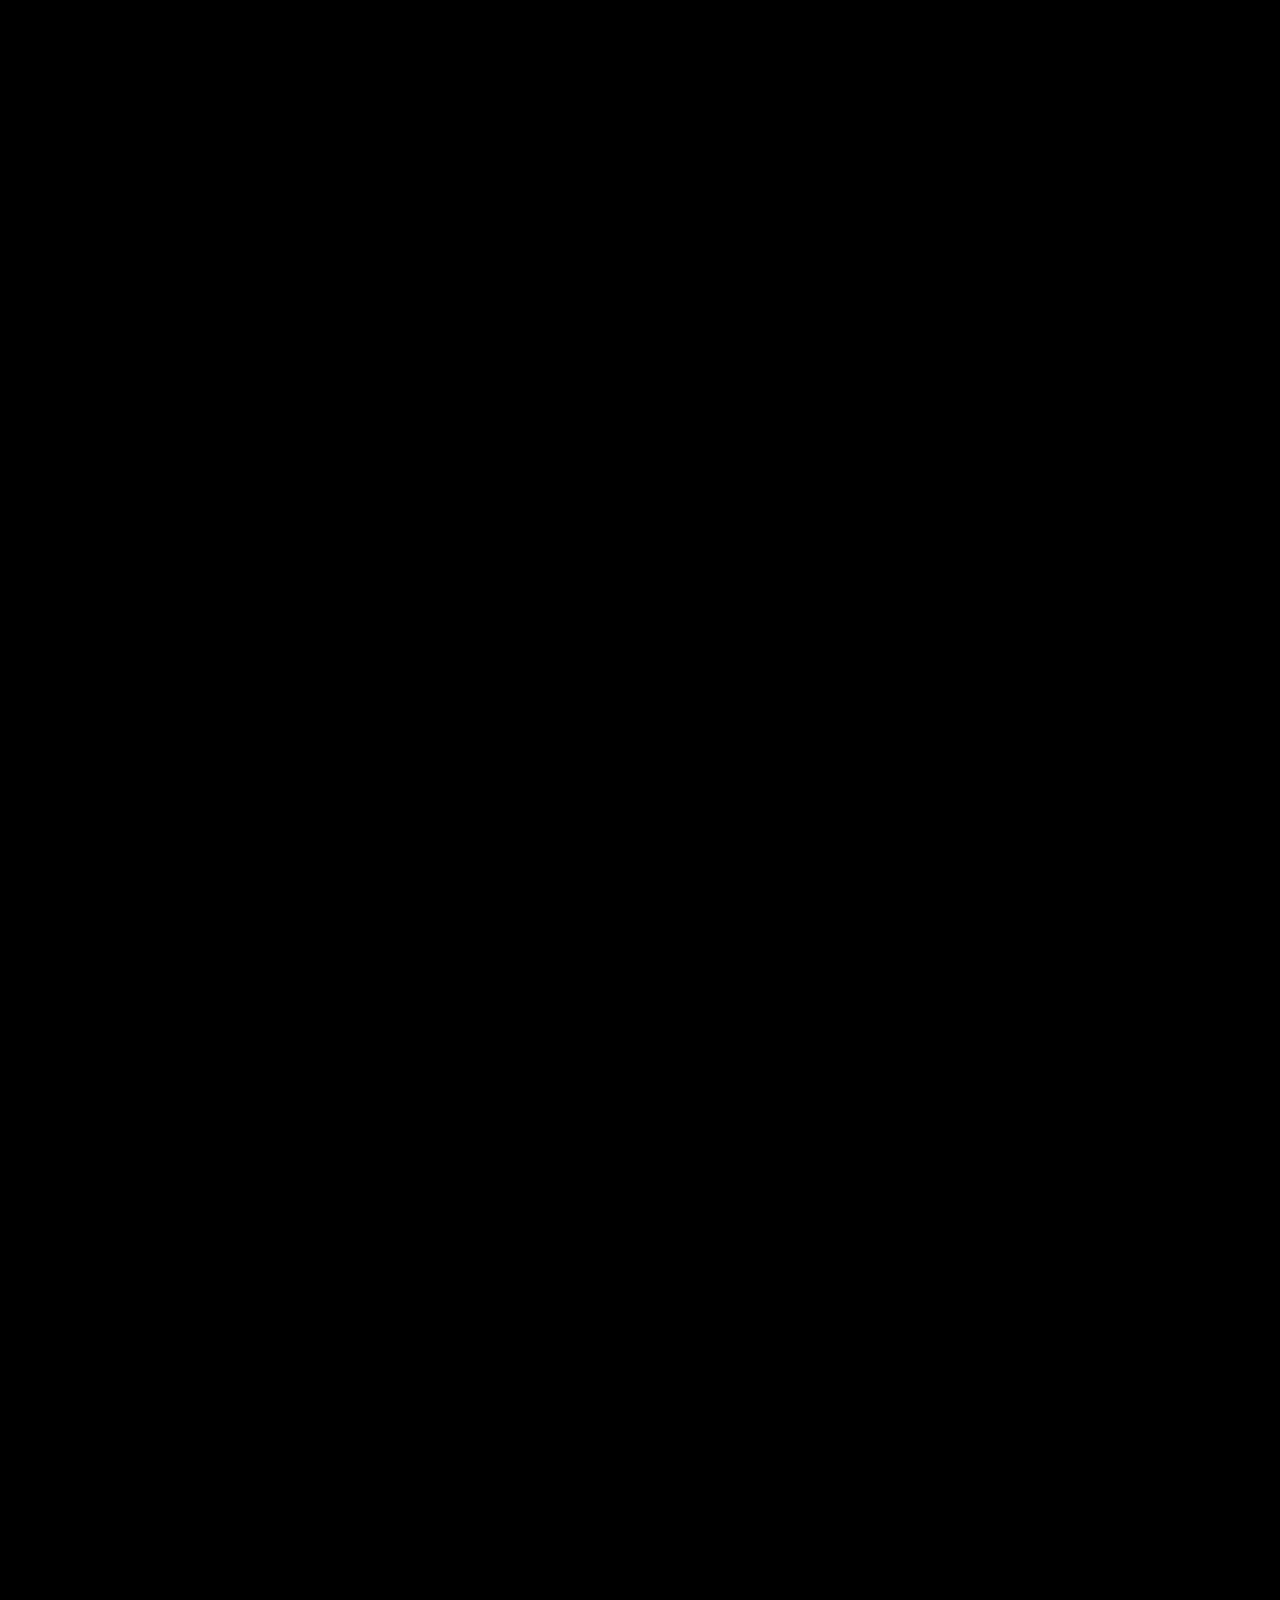
==== commit 178e5646: "The console: the wall boots, press start, an XMB home, apps The wall is the title screen behind a ga" ====
--- a/index.html
+++ b/index.html
@@ -10,7 +10,7 @@
     try {
       if (!sessionStorage.getItem('booted') &&
           !matchMedia('(prefers-reduced-motion: reduce)').matches)
-        document.documentElement.classList.add('boot');
+        document.documentElement.classList.add('boot', 'gate');   // gate: black until a key or a click, so the boot has a voice
     } catch (e) {}
   </script>
 
@@ -21,6 +21,9 @@
       src: url("fonts/ibm_vga_8x16.woff") format("woff");
       font-display: swap;
     }
+    @font-face { font-family: "IBM Plex Mono"; src: url("fonts/IBMPlexMono-Regular.ttf") format("truetype"); font-weight: 400; font-display: swap; }
+    @font-face { font-family: "IBM Plex Mono"; src: url("fonts/IBMPlexMono-Medium.ttf") format("truetype"); font-weight: 500; font-display: swap; }
+    @font-face { font-family: "Bebas Neue"; src: url("fonts/BebasNeue-Regular.ttf") format("truetype"); font-display: swap; }
 
     /* the rice's palette, names kept */
     :root {
@@ -44,8 +47,7 @@
     body {
       margin: 0; position: relative;
       color: var(--fg);
-      font-family: "Px437 IBM VGA 8x16", "PxPlus IBM VGA8", "IBM VGA 8x16",
-                   ui-monospace, "Cascadia Mono", Menlo, Consolas, monospace;
+      font-family: "IBM Plex Mono", ui-monospace, "Cascadia Mono", Menlo, Consolas, monospace;
       font-size: 15px; line-height: 1.55;
       cursor: crosshair;
     }
@@ -95,6 +97,7 @@
     .tagline { margin: .6em 0 0; color: var(--accent); font-size: clamp(18px, 2vw, 32px);
                text-shadow: 0 0 8px var(--glow), var(--ground); transition: opacity .35s; }
     .boot #title, .boot .tagline { visibility: hidden; }
+    .gate #wall, .gate #page { visibility: hidden; }
     .walled #title { color: transparent; text-shadow: none; }
     .eaten { opacity: 0; }
 
@@ -125,8 +128,45 @@
     @media (max-width: 560px) {
       .exhibit { grid-template-columns: 1fr; gap: 2px; }
     }
+
+    /* ── the plate, on loan from cyberware.sh ── */
+    .plate{font-size:16px;line-height:1.5}
+    .plate .sprite{image-rendering:pixelated}
+    .plate h1{text-shadow:0 0 10px rgba(111,227,214,.35)}
+    .plate code{font:inherit;color:var(--accent)}
+/* the plate: one ware as one object. corner marks, a calmed field, a bay the sprite floats in, a spec rule. */
+.plate{position:relative;margin:0 0 72px;padding:28px 36px 0;background:rgba(4,7,11,.78)}
+.plate::before,.plate::after,.plate .cm::before,.plate .cm::after{content:"";position:absolute;width:12px;height:12px;border:0 solid var(--rain);opacity:.7}
+.plate::before{top:0;left:0;border-width:1px 0 0 1px}
+.plate::after{top:0;right:0;border-width:1px 1px 0 0}
+.plate .cm::before{bottom:0;left:0;border-width:0 0 1px 1px}
+.plate .cm::after{bottom:0;right:0;border-width:0 1px 1px 0}
+.plate .kind{color:var(--muted);margin:0}
+.plate .body{display:grid;grid-template-columns:minmax(0,1fr) 288px;gap:40px;align-items:center}
+.plate .text{padding-bottom:24px}
+.plate h1{font-family:"Bebas Neue";font-size:28px;line-height:28px;font-weight:normal;margin:4px 0 0;color:var(--accent);letter-spacing:.08em;text-shadow:0 0 10px rgba(111,227,214,.35)}
+.plate h1 .hot{color:var(--fg)} .plate h1 .raw{color:var(--edge)}
+.plate .one{color:var(--fg);margin:12px 0 0;max-width:46ch}
+    .plate .one .note{display:block;margin-top:8px;color:var(--dim)}
+    .plate{margin-bottom:40px}
+.bay{position:relative;width:288px;height:288px}
+.bay .sprite{position:absolute;inset:0;width:288px;height:288px;will-change:transform}
+.bay .floor{position:absolute;left:24px;right:24px;top:216px;height:1px;background:linear-gradient(90deg,transparent,var(--edge) 20%,var(--edge) 80%,transparent)}
+.spec{display:flex;flex-wrap:wrap;gap:4px 24px;margin:0 -36px;padding:14px 36px 16px;border-top:1px solid var(--hair);color:var(--dim)}
+.spec div{white-space:nowrap}
+.spec dt{display:inline;color:var(--muted);margin-right:1ch}
+.spec dd{display:inline;margin:0}
+.spec .wx{margin-left:auto} .spec .wx dd{color:var(--rain)}
+.cwboot .plate h1,.cwboot .plate .spec,.cwboot .plate .kind{visibility:hidden}
+@media (max-width:760px){
+  .plate{padding:24px 20px 0} .plate .body{grid-template-columns:1fr;gap:0}
+  .plate .text{padding-bottom:8px;order:2} .bay{order:1;margin:8px auto 0}
+  .spec{margin:0 -20px;padding:12px 20px 14px;gap:2px 24px} .spec .wx{margin-left:0}
+}
   </style>
-
+  <link rel="stylesheet" href="console.css">
+  <script type="importmap">{"imports":{"three":"https://unpkg.com/three@0.169.0/build/three.module.js"}}</script>
+  <script>try{ if(!sessionStorage.getItem('cw:plate') && !matchMedia('(prefers-reduced-motion: reduce)').matches) document.documentElement.classList.add('cwboot'); }catch(e){}</script>
 </head>
 <body>
 
@@ -138,67 +178,207 @@
       <p class="tagline" data-decode data-clear>the entities are nice beyond the wall</p>
     </header>
 
-    <section class="block">
-      <h2 class="section-head" data-decode>&#9472;&#9472; evidence</h2>
-
-      <div class="exhibit">
-        <div class="when">2026</div>
-        <div class="what">
-          <h3><a href="https://github.com/Sureffi/drawer">drawer</a></h3>
-          <p>A <code>```dot</code> fence in Claude Code becomes a drawing, in place,
-          as the reply streams. One binary, nothing else running.</p>
-          <video src="video/shim-clip.mp4" poster="img/shim-poster.jpg" autoplay loop muted playsinline></video>
+    <section id="home">
+      <canvas class="weather"></canvas>
+      <div id="bar"></div>
+      <aside id="side"></aside>
+      <div id="hint"><b>←→</b> rooms <b>↑↓</b> things <b>enter</b> open <b>esc</b> back <b>r</b> replay boot <b>m</b> mute</div>
+    </section>
+
+  </main>
+
+  <template id="app-wares">
+    <nav></nav>
+    <div class="plates">
+      <header class="plate" id="drawer" data-name="drawer" data-sub="cortex · render mod"><i class="cm"></i>
+        <div class="body">
+          <div class="text">
+            <p class="kind">cortex · render mod</p>
+            <h1>DRAWER</h1>
+            <p class="one">A <code>```dot</code> fence in a Claude Code reply becomes a drawing. In place, while the reply is still streaming. One binary, nothing else running.</p>
+          </div>
+          <div class="bay"><canvas class="sprite" data-piece="pen" data-hue="9aa6ff"></canvas><i class="floor"></i></div>
         </div>
-      </div>
-
-      <div class="exhibit">
-        <div class="when">2025</div>
-        <div class="what">
-          <h3><a href="https://github.com/Sureffi/CienceTerminal">CienceTerminal</a></h3>
-          <p>Real-time crypto attention terminal. Event-driven .NET 8
-          microservices on AWS &mdash; SNS/SQS/ECS &mdash; LLM tweet classification,
-          Solana on-chain verification, tiered SignalR alerts, React 19 front.</p>
-          <p class="note">Ran in production, 2025. Walked away over values.
-          <span class="hot">Would again.</span></p>
-          <img src="img/cienceterminal-main.png" alt="CienceTerminal main view" loading="lazy">
+        <dl class="spec">
+          <div><dt>when</dt><dd>2026</dd></div>
+          <div><dt>stack</dt><dd>go</dd></div>
+          <div><dt>runs on</dt><dd>Claude Code</dd></div>
+          <div><dt>state</dt><dd>v0.3.0 · MIT</dd></div>
+          <div class="wx"><dt>source</dt><dd><a href="https://github.com/Sureffi/drawer">github.com/Sureffi/drawer</a></dd></div>
+        </dl>
+        <div class="more">
+<video class="shot" src="wares/img/drawer.mp4" poster="wares/img/drawer-poster.png" muted loop playsinline autoplay></video>
+  <p class="cap">a live session. the model writes DOT, you see the picture.</p>
+
+  
+  <h2>what it is</h2>
+  <p>One Go binary, installed as a Claude Code plugin. It hooks the reply display. When a <code>```dot</code> fence arrives, it lays the graph out with graphviz and paints it into the terminal where the fence sits. Graphviz, the type and the painting are all inside the binary. Nothing else to install.</p>
+
+  <h2>what it does</h2>
+  <ul>
+    <li>In kitty or ghostty, through tmux too, the graph is a picture in the reply.</li>
+    <li>Anywhere else it's drawn in box characters, which every terminal draws with its own hand.</li>
+    <li>Draws as the reply arrives. The graph grows with the sentence.</li>
+    <li><code>drawer -doctor</code> says what this terminal gets and why.</li>
+  </ul>
+
+  <img class="shot" src="wares/img/drawer-cells.png" alt="a graph drawn in box characters">
+  <p class="cap">box drawing, where a terminal can't show pictures.</p>
+
+  <h2>install</h2>
+<pre>/plugin marketplace add sureffi/drawer
+/plugin install drawer@drawer</pre>
+  <p>Then ask for a graph. Linux and macOS.</p>
+
+  <h2>settings</h2>
+  <p>Three environment variables, set for <code>claude</code> in <code>settings.json</code> or the shell.</p>
+  <ul>
+    <li><code>DRAWER_RENDER</code> forces a drawing: <code>auto</code>, <code>pixels</code> or <code>cells</code>.</li>
+    <li><code>DRAWER_THEME</code> names a theme file.</li>
+    <li><code>DRAWER_TEE</code> records every payload the hook receives, for <code>drawer -deltas</code> to replay.</li>
+  </ul>
+  <div class="links"><a href="https://github.com/Sureffi/drawer">source</a><a href="https://github.com/Sureffi/drawer#settings">readme</a></div>
+  
         </div>
-      </div>
-
-      <div class="exhibit">
-        <div class="when">2026</div>
-        <div class="what">
-          <h3>muOS cyberdeck</h3>
-          <p>A hacking terminal for the Anbernic RG35XX-H handheld.
-          26 tool modules, 5 more behind the Konami code, a ghost AI that
-          whispers, procedurally synthesized audio &mdash; zero external files.
-          Gamepad-only, 640&times;480, pygame state machine, builds to .muxapp.</p>
-          <p class="note">Built because it should exist.</p>
+      </header>
+      <header class="plate" id="agentsdk" data-name="agentSDK.NET" data-sub="nervous · neural link"><i class="cm"></i>
+        <div class="body">
+          <div class="text">
+            <p class="kind">nervous · neural link</p>
+            <h1>AGENTSDK.NET</h1>
+            <p class="one">The Claude Agent SDK for .NET. Drives the <code>claude</code> binary over stream-json, on the account that binary is logged into. No API key.</p>
+          </div>
+          <div class="bay"><canvas class="sprite" data-piece="cable" data-hue="6fe3d6"></canvas><i class="floor"></i></div>
         </div>
-      </div>
-
-      <div class="exhibit">
-        <div class="when">2018&ndash;20<br>age 14&ndash;16</div>
-        <div class="what">
-          <h3><a href="https://github.com/Sureffi/Fivem-lua-mod-menus">Motion &amp; Curse</a></h3>
-          <p>Two GTA V mod menus in Lua. Motion at 14. Curse at 16 &mdash;
-          a from-scratch immediate-mode UI framework inside a mod menu.</p>
-          <p class="note">It was always like this.</p>
+        <dl class="spec">
+          <div><dt>when</dt><dd>2026</dd></div>
+          <div><dt>stack</dt><dd>c# · net10.0</dd></div>
+          <div><dt>runs on</dt><dd>the claude binary</dd></div>
+          <div><dt>state</dt><dd>1.0.0 · MIT</dd></div>
+          <div class="wx"><dt>source</dt><dd><a href="https://github.com/Sureffi/agentSDK.NET">github.com/Sureffi/agentSDK.NET</a></dd></div>
+        </dl>
+        <div class="more">
+
+  <h2>what it is</h2>
+  <p>One namespace, <code>Claude.Agent</code>. A client, a live session, and a second client over the sessions the binary keeps on disk. Options for how the binary is reached and for what one call asks of it. Hooks and a permission callback as delegates. In-process MCP tools. Typed models built off the wire, with a factory for your own tests. Shaped after the Azure SDK design guidelines for .NET.</p>
+
+  <h2>what it does</h2>
+  <ul>
+    <li>Runs an agent loop from .NET with the session as the credential.</li>
+    <li>Carries tool use both directions: the binary's tools typed for you, your tools served to it in-process over MCP.</li>
+    <li>Resumes sessions the binary already has on disk.</li>
+    <li>One line on the generic host. Works without a container the same way.</li>
+  </ul>
+
+  <h2>install</h2>
+  <p>Not on nuget. <code>dotnet pack</code> at the root gives you the package for a folder feed, or reference the project.</p>
+<pre>&lt;PackageReference Include="Claude.Agent" Version="1.0.0" /&gt;
+&lt;PackageReference Include="Microsoft.Extensions.Hosting" Version="10.0.12" /&gt;</pre>
+<pre>builder.Services.AddClaudeAgentClient(o =&gt; o.Defaults.Model = "haiku");</pre>
+  <p>Needs .NET and a <code>claude</code> on PATH that's logged in.</p>
+  <div class="links"><a href="https://github.com/Sureffi/agentSDK.NET">source</a></div>
+  
         </div>
-      </div>
-    </section>
-
-    <section class="block">
-      <h2 class="section-head" data-decode>&#9472;&#9472; writing</h2>
-      <p><a href="https://x.com/Sureffi/status/2078201650133741766">On context economics in agentic sessions</a></p>
-      <p class="note" style="margin-top:.6em">How to write an instruction file &mdash; in the pipe.</p>
-    </section>
-
-    <footer class="block">
-      <p><a href="https://x.com/Sureffi">x.com/Sureffi</a> &middot;
-      <a href="https://github.com/Sureffi">github</a> &middot;
-      <a href="mailto:sureffi@proton.me">sureffi@proton.me</a></p>
-    </footer>
-  </main>
+      </header>
+      <header class="plate" id="cience" data-name="CienceTerminal" data-sub="sensory · attention rig"><i class="cm"></i>
+        <div class="body">
+          <div class="text">
+            <p class="kind">sensory · attention rig</p>
+            <h1>CIENCETERMINAL</h1>
+            <p class="one">Real-time crypto attention terminal. Event-driven .NET 8 microservices on AWS &mdash; SNS/SQS/ECS &mdash; LLM tweet classification, Solana on-chain verification, tiered SignalR alerts, React 19 front. <span class="note">Ran in production, 2025. Walked away over values. <span class="hot">Would again.</span></span></p>
+          </div>
+          <div class="bay"><canvas class="sprite" data-piece="mast" data-hue="6fe3d6"></canvas><i class="floor"></i></div>
+        </div>
+        <dl class="spec">
+          <div><dt>when</dt><dd>2025</dd></div>
+          <div><dt>stack</dt><dd>.NET 8 · React 19 · AWS</dd></div>
+          <div><dt>runs on</dt><dd>AWS</dd></div>
+          <div><dt>state</dt><dd>retired</dd></div>
+          <div class="wx"><dt>source</dt><dd><a href="https://github.com/Sureffi/CienceTerminal">github.com/Sureffi/CienceTerminal</a></dd></div>
+        </dl>
+        <div class="more">
+
+  <h2>what it is</h2>
+  <p>A terminal that watches attention move through crypto twitter and turns it into ranked, timed signal. Event-driven .NET 8 microservices on AWS, wired with SNS, SQS and ECS. Tweets are classified by an LLM, tokens are verified on-chain on Solana, alerts go out in tiers over SignalR to a React 19 front.</p>
+  <h2>what it did</h2>
+  <ul>
+    <li>Ran in production through 2025.</li>
+    <li>Walked away over values. Would again.</li>
+  </ul>
+  <div class="links"><a href="https://github.com/Sureffi/CienceTerminal">source</a></div>
+  
+        </div>
+      </header>
+      <header class="plate" id="deck" data-name="muOS cyberdeck" data-sub="handheld · cyberdeck"><i class="cm"></i>
+        <div class="body">
+          <div class="text">
+            <p class="kind">handheld · cyberdeck</p>
+            <h1>MUOS CYBERDECK</h1>
+            <p class="one">A hacking terminal for the Anbernic RG35XX-H. 26 tool modules, 5 more behind the Konami code, a ghost AI that whispers, procedurally synthesized audio &mdash; zero external files. Gamepad-only, 640&times;480, pygame state machine, builds to .muxapp. <span class="note">Built because it should exist.</span></p>
+          </div>
+          <div class="bay"><canvas class="sprite" data-piece="deck" data-hue="9aa6ff"></canvas><i class="floor"></i></div>
+        </div>
+        <dl class="spec">
+          <div><dt>when</dt><dd>2026</dd></div>
+          <div><dt>stack</dt><dd>python · pygame</dd></div>
+          <div><dt>runs on</dt><dd>RG35XX-H · muOS</dd></div>
+          <div><dt>state</dt><dd>—</dd></div>
+          <div class="wx"><dt>target</dt><dd>.muxapp</dd></div>
+        </dl>
+        <div class="more">
+
+  <h2>what it is</h2>
+  <p>A terminal for a handheld with no keyboard. Everything is driven from the pad. The whole thing is one pygame state machine, packaged as a .muxapp for muOS.</p>
+  <h2>what it does</h2>
+  <ul>
+    <li>26 tool modules. Five more behind the Konami code.</li>
+    <li>A ghost AI that whispers.</li>
+    <li>Procedurally synthesized audio. Zero external files.</li>
+    <li>Built because it should exist.</li>
+  </ul>
+  
+        </div>
+      </header>
+      <header class="plate" id="motion" data-name="Motion &amp; Curse" data-sub="legacy · first chrome"><i class="cm"></i>
+        <div class="body">
+          <div class="text">
+            <p class="kind">legacy · first chrome</p>
+            <h1>MOTION &amp; CURSE</h1>
+            <p class="one">Two GTA V mod menus in Lua. Motion at 14. Curse at 16 &mdash; a from-scratch immediate-mode UI framework inside a mod menu. <span class="note">It was always like this.</span></p>
+          </div>
+          <div class="bay"><canvas class="sprite" data-piece="pad" data-hue="9aa6ff"></canvas><i class="floor"></i></div>
+        </div>
+        <dl class="spec">
+          <div><dt>when</dt><dd>2018–20</dd></div>
+          <div><dt>stack</dt><dd>lua</dd></div>
+          <div><dt>runs on</dt><dd>GTA V · FiveM</dd></div>
+          <div><dt>state</dt><dd>archived</dd></div>
+          <div class="wx"><dt>source</dt><dd><a href="https://github.com/Sureffi/Fivem-lua-mod-menus">github.com/Sureffi/Fivem-lua-mod-menus</a></dd></div>
+        </dl>
+        <div class="more">
+
+  <h2>what it is</h2>
+  <p>The first chrome. Two mod menus for FiveM, in Lua. Motion came first, at fourteen. Curse two years later, and by then the menu needed its own UI framework, so it got one, immediate-mode, written from nothing inside the menu itself.</p>
+  <h2>what it says</h2>
+  <ul>
+    <li>It was always like this.</li>
+  </ul>
+  <div class="links"><a href="https://github.com/Sureffi/Fivem-lua-mod-menus">source</a></div>
+  
+        </div>
+      </header>
+    </div>
+  </template>
+  <template id="app-writing">
+    <h1>WRITING</h1>
+    <div class="row"><a href="https://x.com/Sureffi/status/2078201650133741766">On context economics in agentic sessions</a><small>How to write an instruction file &mdash; in the pipe. On x.</small></div>
+  </template>
+  <template id="app-contact">
+    <h1>CONTACT</h1>
+    <div class="row"><a href="https://x.com/Sureffi">x.com/Sureffi</a><small>the feed</small></div>
+    <div class="row"><a href="https://github.com/Sureffi">github.com/Sureffi</a><small>the repos</small></div>
+    <div class="row"><a href="mailto:sureffi@proton.me">sureffi@proton.me</a><small>it gets read</small></div>
+  </template>
 
   <noscript>
     <marquee scrollamount="4" style="color:#2aa9a8">
@@ -322,7 +502,7 @@
   }
   const P1Q = .55 * 255 | 0;         // the heat's decay odds, precomputed
 
-  let mode = 'idle';                 // 'idle' | 'working'
+  let mode = 'idle';                 // 'idle' | 'working' | 'hold' (the title stands: the rain thins, almost nothing stirs)
 
   /* attention: the spot the wall is watching. it wanders when you idle,
      and comes to your cursor. the weather burns around it. */
@@ -1200,7 +1380,7 @@
       att.x += (att.tx - att.x) * .045;            // the gaze drifts, never snaps
       att.y += (att.ty - att.y) * .045;
       if (!still) {
-        if (!linkPh) flow += mode === 'working' ? .85 : .5;   // the curtain falls
+        if (!linkPh) flow += mode === 'working' ? .85 : mode === 'hold' ? .12 : .5;   // the curtain falls; held, it barely does
         if (flow > 1e7) flow -= 8388608;           // wraps clean mod 256
       }
       if (!linkPh) {                               // linked, the wall stands still
@@ -1359,7 +1539,7 @@
   function emberPass(now) {          // what each adds where it is, for the glass
     const dt = Math.min(64, now - lastNow || 16); lastNow = now;
     nEmb = 0;
-    spawnAcc += dt * (mode === 'working' ? .010 : .0042) * (still ? .25 : 1);
+    spawnAcc += dt * (mode === 'working' ? .010 : mode === 'hold' ? .0012 : .0042) * (still ? .25 : 1);
     while (spawnAcc > 1) { spawnAcc -= 1; spawnEmber(); }
     for (let i = sparks.length - 1; i >= 0; i--) {
       const s = sparks[i];
@@ -1682,7 +1862,7 @@
         if (q.a >= 1) full++;
         if (q.a > .02) stampPx(q.x, q.y, (q.a * 32) | 0, 0, q.a > .45);
       }
-      nameT.onFill(sum / namePx.length);
+      if (nameT.onFill) nameT.onFill(sum / namePx.length);
       if (full >= namePx.length * .985) done = true;
     }
     for (let k = 0; k < apps.length; k++) {
@@ -1795,24 +1975,6 @@
 
     /* the same line, accrued alongside the name: each glyph comes up out of
        nothing at its own point of the fill, raw → hot → resolved */
-    function accrue(el) {
-      const text = el.dataset.text, th = [...text].map(() => .06 + Math.random() * .8);
-      let spans = null;
-      return p => {
-        if (!spans) {
-          el.textContent = '';
-          spans = [...text].map(() => el.appendChild(document.createElement('span')));
-          el.style.visibility = 'visible';
-        }
-        spans.forEach((sp, i) => {
-          const ch = text[i], d = p - th[i];
-          const st = ch === ' ' || d >= 0 ? 'res' : d > -.07 ? 'hot' : d > -.22 ? 'raw' : '';
-          if (st === 'res') { if (sp.className || sp.textContent !== ch) { sp.className = ''; sp.textContent = ch; } }
-          else { sp.className = st || 'raw'; sp.textContent = st ? ng() : '\u00a0'; }
-        });
-      };
-    }
-
     /* the rect of the words themselves, not the block they sit in */
     function textRect(el) {
       const r = document.createRange(); r.selectNodeContents(el);
@@ -1831,10 +1993,11 @@
     const hurryUp = () => { hurry = true; };
     const wait = ms => hurry ? null : sleep(ms);
     const widthOf = s => s.length * W.CELL - 1;
+    const cue = n => dispatchEvent(new CustomEvent('wallcue', { detail: n }));   // the breach tells the room where it is; sound listens
 
     async function typeIn(id, t, msPer) {
       for (let n = 1; n < t.s.length && !hurry; n++) {
-        W.write(id, { ...t, n });
+        W.write(id, { ...t, n }); cue('type');
         await sleep(msPer);
       }
       W.write(id, t);
@@ -1844,6 +2007,7 @@
     async function runBreach() {
       booting = true;
       W.state = 'working';                         // the wall runs hot while it's breached
+      cue('begin');
       addEventListener('keydown', hurryUp);
       addEventListener('pointerdown', hurryUp);
 
@@ -1888,7 +2052,7 @@
       for (let gr = 0; gr < 5; gr++) {             // the matrix surfaces row by row
         drawGrid(null);
         for (let k = gr + 1; k < 5; k++) W.erase('g' + k);
-        await wait(70);
+        cue('row'); await wait(70);
       }
       drawGrid({ row: true, i: 0 });
       drawBuffer();
@@ -1900,11 +2064,11 @@
         const to = active.row ? pc : pr;
         for (let j = 0; j <= to; j++) {            // the cursor walks the line
           drawGrid(active, active.row ? [pr, j] : [j, pc]);
-          await wait(105);
+          cue('step'); await wait(105);
         }
         await wait(170);
         drawGrid(active, [pr, pc], true);
-        await wait(80);
+        cue('pick'); await wait(80);
         buf[k] = grid[pr][pc];
         grid[pr][pc] = '[]';
         picked.add(pr * 5 + pc);
@@ -1915,30 +2079,41 @@
       }
 
       W.write('head', { ...head('breached'), lvl: 34 });
-      await wait(420);
+      cue('breached'); await wait(420);
       const ids = ['head', 'g0', 'g1', 'g2', 'g3', 'g4', 'buf'];
-      if (hurry) for (const id of ids) W.melt(id);
+      if (hurry) { cue('melt'); for (const id of ids) W.melt(id); }
       else {
+        cue('migrate');
         const geo = nameGeom(), nw = widthOf(title.dataset.text) * geo.sx;
         W.hunt(geo.x + nw / 2, nw / 2);
         W.gather(mx, my, 3600);
         await sleep(300);
-        await W.migrate(ids, { s: title.dataset.text, ...nameGeom(), onFill: accrue(tagline) });
+        await W.migrate(ids, { s: title.dataset.text, ...nameGeom() });
       }
       settleName();
-      document.documentElement.classList.remove('boot');
+      cue('land');
+      W.state = 'hold';                            // the motion stops. the name stands alone in the held rain
+      await wait(1100);
+      tagline.style.visibility = 'visible';        // then the line, one glyph at a time
+      cue('line'); decodeIn(tagline, 0);
+      await sleep(tagline.dataset.text.length * DECODE_MS + 600);
+      document.documentElement.classList.remove('boot');   // the console arms press start on this
       tagline.style.visibility = '';
-      if (hurry) decodeIn(tagline, 200);
-      else tagline.textContent = tagline.dataset.text;
-      await wait(700);
-
-      W.state = 'idle';
+
       removeEventListener('keydown', hurryUp);
       removeEventListener('pointerdown', hurryUp);
       try { sessionStorage.setItem('booted', '1'); } catch (e) {}
       booting = false;
       checkEat();
     }
+    /* the show again, in place: the name goes, the title is hidden as on a cold load, and the breach runs. no reload,
+       so a page that has had a key keeps its voice. */
+    W.replay = async () => {
+      if (booting || still || scrollY > innerHeight * .16) return;
+      hurry = false; nameGen++; name = null; W.erase('name');
+      document.documentElement.classList.add('boot');
+      await runBreach();
+    };
 
     const title = document.getElementById('title');
     const tagline = document.querySelector('.tagline');
@@ -2026,10 +2201,16 @@
       });
       const root = document.documentElement;
       if (root.classList.contains('boot') && scrollY > innerHeight * .16) {
-        root.classList.remove('boot');             // arrived mid-page: no show to miss
+        root.classList.remove('boot', 'gate');     // arrived mid-page: no show to miss
         try { sessionStorage.setItem('booted', '1'); } catch (e) {}
       }
-      if (root.classList.contains('boot')) runBreach();
+      if (root.classList.contains('boot')) {
+        /* the gate: the browser opens sound only after a gesture, so the show waits for one. that press is the gate's,
+           not a hurry: the breach hasn't started listening yet. */
+        let opened = false;
+        const open = () => { if (opened) return; opened = true; root.classList.remove('gate'); runBreach(); };
+        addEventListener('keydown', open); addEventListener('pointerdown', open);
+      }
       else { speakMasthead(); checkEat(); }
     }
     if (document.readyState === 'loading')
@@ -2083,5 +2264,6 @@
   })();
   </script>
 
+  <script type="module" src="console.js"></script>
 </body>
 </html>
--- a/console.css
+++ b/console.css
@@ -0,0 +1,183 @@
+/* the console: home is the xmb on the wall's floor; apps are fullscreen, each its own weather; esc is always home. */
+#home{position:relative;min-height:100svh;width:100vw;margin-left:calc(50% - 50vw);font-size:16px;line-height:1.5;user-select:none}
+#home #bar{position:absolute;left:0;top:20svh;white-space:nowrap;transition:transform .2s cubic-bezier(0,0,.2,1),opacity .15s;will-change:transform}
+.cat{position:relative;display:inline-block;width:240px;vertical-align:top;color:var(--muted);font-family:"Bebas Neue";font-size:22px;letter-spacing:.1em;transition:color .15s,opacity .15s;opacity:.35;cursor:pointer}
+/* sprites keep one pixel = 3 at both sizes: the canvas is its chosen size and renders at half res, shown at half size,
+   until it's chosen. rooms: 16px render → 48, chosen 32 → 96. things: 32 → 96, chosen 64 → 192. */
+.cat .g{position:relative;display:block;width:48px;height:48px;margin-bottom:8px}
+.cat .g canvas{position:absolute;left:0;bottom:0;width:96px;height:96px;image-rendering:pixelated;opacity:.55;transform:scale(.5);transition:opacity .15s,transform .15s cubic-bezier(0,0,.2,1);transform-origin:left bottom}
+.cat.on .g canvas{opacity:1;transform:none}
+.cat.on{letter-spacing:.2em;color:var(--fg)}
+
+.cat.on{color:var(--fg);opacity:1}
+/* the column: the chosen thing sits 24px under the room names; the ones walked past lift clear above the row's tallest icon.
+   a column not chosen waits 56px off on its own side, hidden; choosing it slides it in, leaving slides it out.
+   all of it is transitions on transform/translate/opacity: a press mid-move retargets, nothing restarts. */
+.col{position:absolute;left:-52px;top:0;width:240px;padding-top:104px;translate:56px 0;
+  transition:transform .15s cubic-bezier(0,0,.2,1),translate .18s cubic-bezier(0,0,.2,1),opacity .15s;will-change:transform;opacity:0;pointer-events:none}
+.cat.l .col{translate:-56px 0}
+.cat.on .col{translate:0 0;opacity:1;pointer-events:auto}
+/* every item is 96px in the layout; the chosen one is 200 tall by transform: the ones under it step down 104 */
+.item{position:relative;height:96px;display:flex;align-items:flex-start;gap:16px;color:var(--muted);cursor:pointer;transition:color .15s,transform .15s cubic-bezier(0,0,.2,1),opacity .15s}
+.item .ic{position:relative;width:200px;height:200px;flex:none;display:grid;place-items:center;font-size:32px;color:var(--dim);
+  transform:translateY(-52px);transition:transform .15s cubic-bezier(0,0,.2,1);pointer-events:none}
+.item .ic::before,.item .ic::after{content:"";position:absolute;width:10px;height:10px;border:0 solid var(--rain);opacity:0}
+.item .ic::before{top:0;left:0;border-width:1px 0 0 1px} .item .ic::after{bottom:0;right:0;border-width:0 1px 1px 0}
+.item.on .ic::before,.item.on .ic::after{opacity:.7}
+.item .ic canvas{position:absolute;left:4px;top:50%;margin-top:-96px;width:192px;height:192px;image-rendering:pixelated;transform:scale(.5);transform-origin:center;transition:transform .15s cubic-bezier(0,0,.2,1)}
+/* the name's line sits on the sprite's centre, the sub hangs under it; both in the font's own 16px */
+.item .t{margin-top:34px;font-family:"Bebas Neue";font-size:24px;line-height:28px;letter-spacing:.06em;white-space:nowrap;transition:transform .15s cubic-bezier(0,0,.2,1)}
+.item .t small{display:block;font-family:"IBM Plex Mono";font-size:16px;color:var(--muted);letter-spacing:0;opacity:0}
+.item.above{transform:translateY(-168px);opacity:.5}
+.item.below{transform:translateY(104px)}
+.item.on{color:var(--fg)}
+.item.on .ic{transform:none;pointer-events:auto;font-size:48px;color:var(--accent)}
+.item.on .ic canvas{transform:none}
+.item.on .t{transform:translateY(44px)}
+.item.on .t small{opacity:1}
+/* the side plate: the chosen thing, inspected. an 8px grid: padding, rules and lines all land on it.
+   it opens from the item's side, the name decodes, the band steps up. it leaves at once when you move. */
+#home #side{position:absolute;top:0;left:456px;width:512px;padding:20px 32px 0;background:rgba(4,7,11,.78);color:var(--fg);font-family:"IBM Plex Mono";font-size:16px;line-height:24px;letter-spacing:0;
+  white-space:normal;letter-spacing:0;visibility:hidden;pointer-events:none}
+#home #side.tight{display:none}
+#home #side.on{visibility:visible;pointer-events:auto;animation:side-in .16s cubic-bezier(0,0,.2,1) both}
+#side::before,#side::after,#side .cm::before,#side .cm::after{content:"";position:absolute;width:10px;height:10px;border:0 solid var(--rain);opacity:.7}
+#side::before{top:0;left:0;border-width:1px 0 0 1px} #side::after{top:0;right:0;border-width:1px 1px 0 0}
+#side .cm::before{bottom:0;left:0;border-width:0 0 1px 1px} #side .cm::after{bottom:0;right:0;border-width:0 1px 1px 0}
+#side .kind{margin:0;color:var(--muted)}
+#side h1{margin:0;font-family:"Bebas Neue";font-size:26px;font-weight:normal;line-height:28px;color:var(--accent);letter-spacing:.08em;text-shadow:0 0 10px rgba(111,227,214,.35);white-space:nowrap}
+#side h1 .hot{color:var(--fg)} #side h1 .raw{color:var(--edge)}
+/* the one line sits on the chosen item's name line, 80px down = 20+24+24+12 */
+#side .one{margin:12px 0 24px;color:var(--fg)}
+#side .band{margin:0 -32px;padding:16px 32px;border-top:1px solid var(--hair)}
+#side.on .band{animation:side-up .16s steps(4) .12s both}
+#side dl{margin:0 0 8px;display:grid;grid-template-columns:repeat(2,max-content minmax(0,max-content));justify-content:start}
+#side dl div{display:contents}
+#side dt{color:var(--muted);padding-right:1ch;white-space:nowrap} #side dd{margin:0;padding-right:3ch;color:var(--fg);white-space:nowrap;overflow:hidden;text-overflow:ellipsis}
+#side .foot{display:flex;align-items:baseline;gap:0 24px}   /* one row, always: the link gives way, enter never wraps */
+#side .at{margin:0;min-width:0;white-space:nowrap;overflow:hidden;text-overflow:ellipsis;color:var(--rain)}
+#side .key{flex:none;margin-left:auto;color:var(--muted);white-space:nowrap}
+#side .key b{font-weight:normal;color:var(--fg);padding:0 1ch;margin-right:1ch;box-shadow:inset 0 0 0 1px var(--edge)}
+#side .key:hover b{color:var(--accent)}
+@keyframes side-in{from{opacity:0;clip-path:inset(0 100% 0 0);transform:translateX(-16px)}to{opacity:1;clip-path:inset(0);transform:none}}
+@keyframes side-up{from{opacity:0}to{opacity:1}}
+@media (prefers-reduced-motion:reduce){ #home #side.on,#side.on .band{animation:none} }
+/* a render that lands at once (first paint, resize): nothing in home transitions for that one style pass */
+#home.snap,#home.snap *{transition:none!important}
+#home #hint{position:absolute;right:48px;bottom:32px;color:var(--muted)}
+#hint b{font-weight:normal;color:var(--dim)}
+
+/* an app: fullscreen, over everything. the black comes up over home and the weather and texture with it; the app
+   element itself is never faded, so a sprite in flight inside it stays solid. layers: bg 0, weather 1, screen 2,
+   top 3, the flight 8, texture 9. a .layer is one screen over its own weather; it makes no stacking context. */
+.app{position:fixed;inset:0;z-index:20;overflow:hidden;font-size:16px;line-height:1.5}
+.app .bg{position:absolute;inset:0;z-index:0;background:var(--bg)}
+.app .layer{position:absolute;inset:0}
+.app .layer.gone{pointer-events:none}
+#home .weather{position:absolute;inset:0;width:100%;height:100%;image-rendering:pixelated;opacity:.85;pointer-events:none}
+.app .weather{position:absolute;inset:0;z-index:1;width:100%;height:100%;image-rendering:pixelated}
+.app .texture{position:absolute;inset:0;pointer-events:none;z-index:9;
+  background:repeating-linear-gradient(0deg, rgba(0,0,0,.18) 0 1px, transparent 1px 3px), radial-gradient(ellipse at center, transparent 55%, rgba(0,0,0,.55) 100%)}
+.app .bg,.app .weather,.app .texture,.app .top,.app .screen{opacity:0;transition:opacity .15s}
+.app.on .bg,.app.on .texture,.app.on .top,.app.on .screen{opacity:1}
+.app.on .weather{opacity:.7}
+/* in flight the plate waits; the sprite is the only thing drawn. landing draws the top back in, in steps. */
+.app.flying .screen{visibility:hidden}
+.app.on.flying .top{opacity:0}
+.app-wares .top{transition:opacity .16s steps(4)}
+/* esc: the chrome drops at once; the black goes down under the sprite on its way home */
+.app.out .top,.app.out .screen{opacity:0;transition:opacity .08s steps(2)}
+.app .top{position:absolute;left:48px;right:48px;top:28px;display:flex;justify-content:space-between;color:var(--muted);z-index:3}
+.app .top b{font-weight:normal;color:var(--accent2)}
+.app .top a{color:var(--muted);cursor:pointer}
+.app .top a:hover{color:var(--accent)}
+.app .top .n{color:var(--muted);margin:0 1ch}
+.app .screen{position:absolute;inset:0;overflow:auto;padding:96px 48px 96px;z-index:2;scroll-behavior:smooth;scrollbar-width:none}
+.app .screen::-webkit-scrollbar{display:none}
+
+/* wares: one ware, one screen. the sprite stands in its bay on the left, pinned while you read — the flight lands
+   there. the plate is on the right: kind, name, the one line, the band of facts. the first row is the first screen;
+   the long body starts under the fold and scrolls up beside the sprite, under the top bar.
+   the bay is a whole number of 24px (a multiple of 3: one pixel = 3 at any size), as large as the frame allows. */
+.app-wares{--top:112px;--gap:64px;--col:640px;--bay:round(down, min(30vw, 55svh, 480px), 24px)}
+.app-wares .screen{padding:var(--top) 48px 96px;mask-image:linear-gradient(to bottom, transparent 64px, #000 var(--top))}
+.app-wares .plate{display:grid;grid-template-columns:var(--bay) minmax(0, var(--col));grid-template-rows:minmax(calc(100svh - var(--top)), auto) auto;
+  grid-template-areas:"bay head" "bay more";column-gap:var(--gap);justify-content:center;margin:0;padding:0;background:none}
+.app-wares .plate::before,.app-wares .plate::after{display:none}
+.app-wares .bay{grid-area:bay;position:sticky;top:0;align-self:start;width:var(--bay);height:var(--bay)}  /* 0: the scroller's padding already holds it at --top */
+.app-wares .bay .sprite{width:var(--bay);height:var(--bay)}
+.app-wares .bay .floor{left:8.33%;right:8.33%;top:75%}
+/* the plate is the side plate grown up: same padding, same corners, the name at twice the font */
+.app-wares .head{grid-area:head;align-self:start;position:relative;padding:20px 32px 0;background:rgba(4,7,11,.78)}
+.app-wares .head::before,.app-wares .head::after{content:"";position:absolute;top:0;width:12px;height:12px;border:0 solid var(--rain);opacity:.7}
+.app-wares .head::before{left:0;border-width:1px 0 0 1px} .app-wares .head::after{right:0;border-width:1px 1px 0 0}
+.app-wares .text{padding:0}
+.app-wares .plate h1{font-size:56px;line-height:56px;margin:4px 0 0;letter-spacing:.06em}
+.app-wares .plate .one{margin:16px 0 0;max-width:none}
+.app-wares .spec{margin:24px -32px 0;padding:14px 32px 16px}
+.app-wares .fold{grid-area:head;align-self:end;justify-self:end;margin:0 0 32px;color:var(--muted)}
+.app-wares .fold b{font-weight:normal;color:var(--dim)}
+.app-wares .more{grid-area:more;padding:4px 32px 24px;background:rgba(4,7,11,.78);color:var(--dim)}
+.app-wares .more h2{font-family:"Bebas Neue";font-size:22px;font-weight:normal;letter-spacing:.06em;margin:24px 0 4px;color:var(--muted)}
+.app-wares .more h2::before{content:"── ";color:var(--edge)}
+.app-wares .more p{margin:0 0 12px}
+.app-wares .more ul{margin:0 0 12px;padding:0;list-style:none}
+.app-wares .more li{padding-left:2ch;text-indent:-2ch}
+.app-wares .more li::before{content:"· ";color:var(--muted)}
+.app-wares .more pre{margin:0 0 12px;padding:10px 14px;border-left:2px solid var(--edge);color:var(--fg);white-space:pre-wrap}
+.app-wares .more .shot{display:block;width:100%;border:1px solid var(--edge);margin:12px 0 6px;background:#000}
+.app-wares .more .cap{color:var(--muted);margin:0 0 12px}
+.app-wares .more .links a{margin-right:2ch}
+/* after a landing, the plate draws in around the sprite the way the side plate does: it opens from the sprite's side,
+   the band steps up, the floor is laid under the sprite, the rest steps in */
+.app:not(.flying) .fresh .head{animation:side-in .16s cubic-bezier(0,0,.2,1) both}
+.app:not(.flying) .fresh .spec{animation:side-up .16s steps(4) .12s both}
+.app:not(.flying) .fresh .floor{animation:floor-in .16s steps(4) both}
+.app:not(.flying) .fresh .more,.app:not(.flying) .fresh .fold{animation:item-in .24s steps(4) .2s backwards}
+@keyframes floor-in{from{clip-path:inset(0 50%)}to{clip-path:inset(0)}}
+/* writing, contact: one column, short */
+.app-plain .screen{max-width:640px;margin:0 auto}
+.app-plain h1{font-family:"Bebas Neue";font-size:32px;font-weight:normal;margin:0 0 32px;color:var(--accent);letter-spacing:.08em}
+.app-plain .row{padding:16px 0;border-top:1px solid var(--hair)}
+.app-plain .row:last-child{border-bottom:1px solid var(--hair)}
+.app-plain .row a{color:var(--fg)} .app-plain .row a:hover{color:var(--accent)}
+.app-plain .row small{display:block;color:var(--muted)}
+@media (max-width:760px){
+  #home #side{display:none} .cat,.col{width:160px}
+  .app .screen{padding:80px 20px 80px}
+  /* stacked: the bay over the plate over the body, nothing pinned */
+  .app-wares{--top:80px;--bay:288px}
+  .app-wares .screen{padding:var(--top) 20px 80px}
+  .app-wares .plate{grid-template-columns:minmax(0,1fr);grid-template-rows:auto;grid-template-areas:"bay" "head" "more"}
+  .app-wares .bay{position:relative;top:0;justify-self:center}
+  .app-wares .head{padding:16px 20px 0} .app-wares .spec{margin:20px -20px 0;padding:12px 20px 14px}
+  .app-wares .plate h1{font-size:32px;line-height:32px;letter-spacing:.08em}
+  .app-wares .more{padding:4px 20px 20px} .app-wares .fold{display:none}
+}
+@media (prefers-reduced-motion:reduce){ .app,.app *{transition:none!important;animation:none!important} }
+
+/* press start: sits on the wall's foot, blinks the way a title screen does, and only while you're on the title. */
+#start{position:fixed;left:0;right:0;bottom:12svh;text-align:center;color:var(--accent);letter-spacing:.24em;font-size:16px;z-index:5;cursor:pointer;
+  opacity:0;pointer-events:none;text-shadow:0 0 10px rgba(111,227,214,.45)}
+#start.on{opacity:1;pointer-events:auto;animation:blink 1.1s steps(1) infinite}
+/* the gate: black, one line, until the first press */
+#coin{display:none;position:fixed;left:0;right:0;bottom:12svh;text-align:center;color:var(--muted);letter-spacing:.24em;font-size:16px;z-index:5;animation:blink 1.1s steps(1) infinite}
+html.gate #coin{display:block}
+@keyframes blink{50%{opacity:.15}}
+#start:hover{animation:none}
+
+/* the page is a console: no free scroll. the cut drives scrollY so the wall's own weather still parallaxes. */
+html.console{overflow:hidden}
+html.console{scrollbar-width:none} html.console::-webkit-scrollbar{display:none}
+/* home arrives: the bar slides in from the right as the cut lands, things fade up in step.
+   the arrival owns translate and a from-opacity only; transform stays the bar's own transition, so a press during
+   the arrival moves the bar at once and the two add. fill backwards: once done, nothing is held over the live styles. */
+#home.enter #bar{animation:bar-in .32s cubic-bezier(0,0,.2,1) .12s backwards}
+#home.enter .item{animation:item-in .24s steps(4) .28s backwards}
+#home.enter #hint{animation:item-in .24s steps(4) .5s backwards}
+@keyframes bar-in{from{opacity:0;translate:48px 0}}
+@keyframes item-in{from{opacity:0}}
+@media (prefers-reduced-motion:reduce){
+  #home *,#home #bar{transition:none!important}
+  #home.enter #bar,#home.enter .item,#home.enter #hint,#start.on{animation:none}
+}
